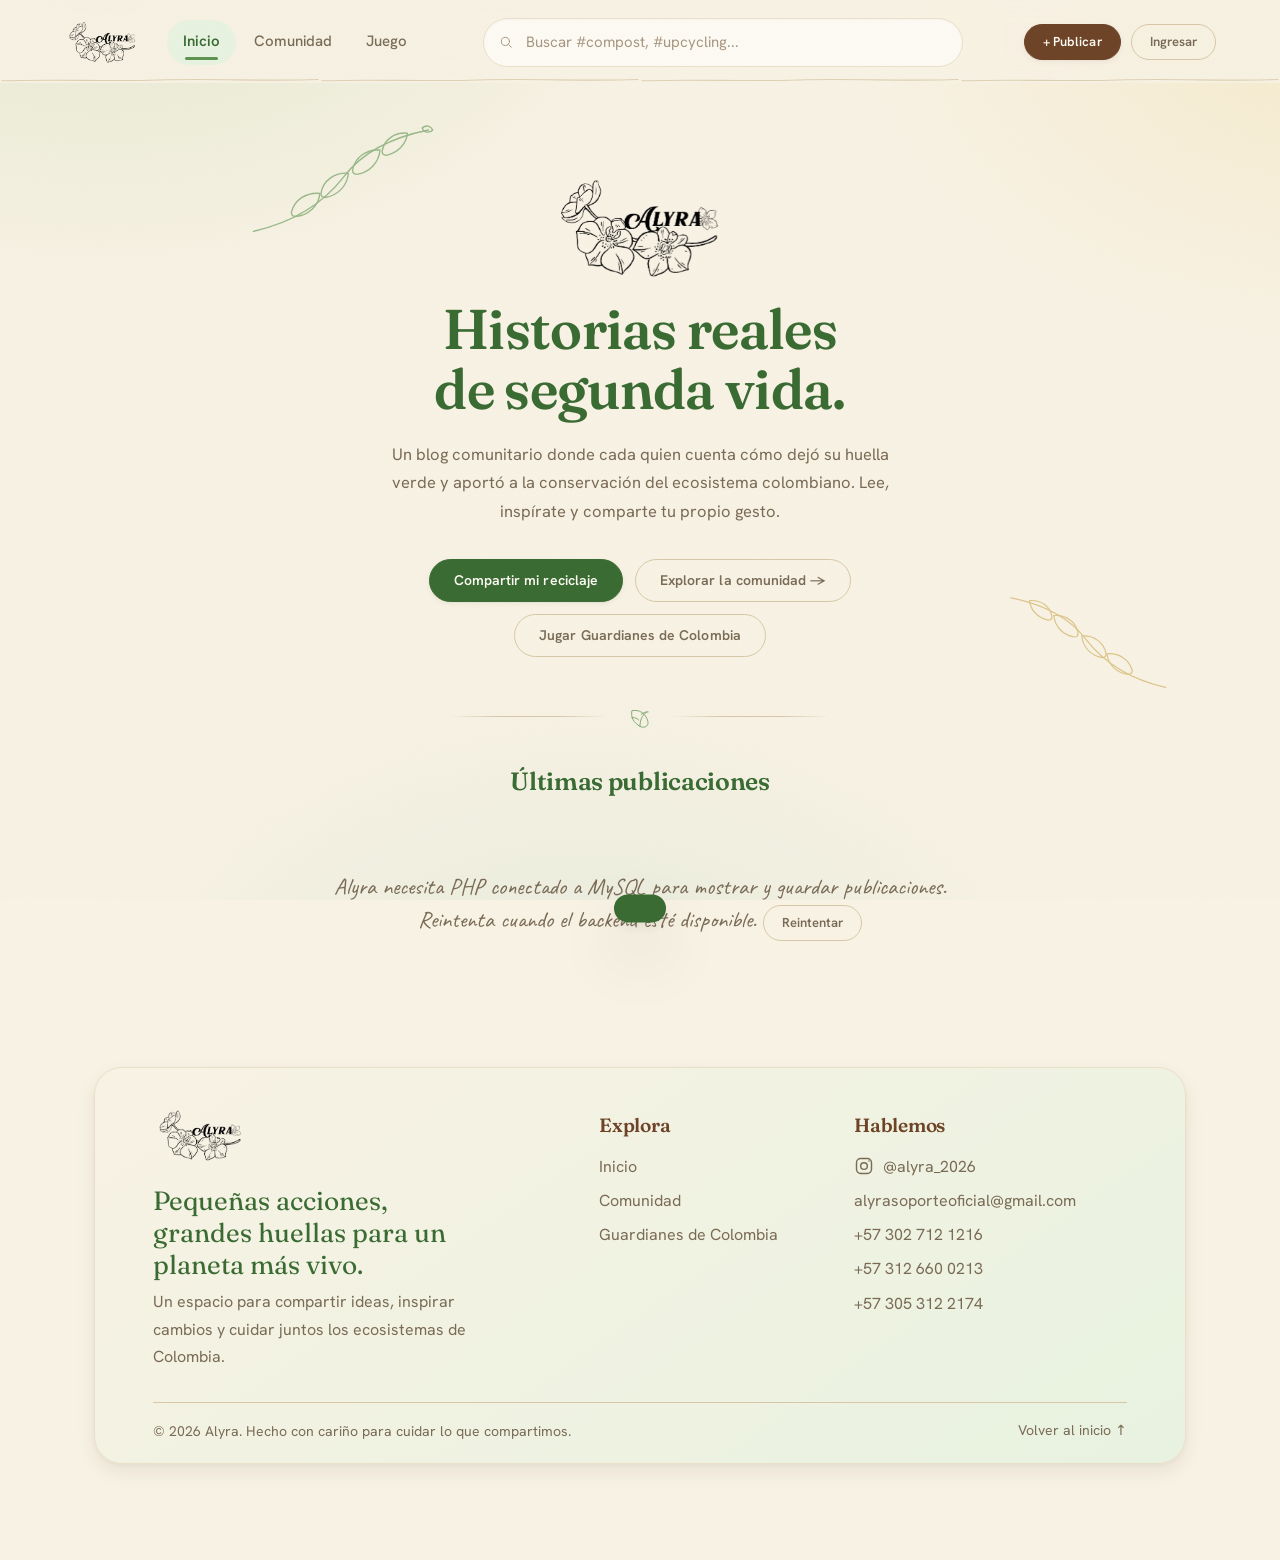
==== alyra_1.html @ 11d69b9b "Add support email to Alyra footer" ====
<!DOCTYPE html>
<html lang="es">

<head>
  <meta charset="UTF-8">
  <meta name="viewport" content="width=device-width, initial-scale=1.0">
  <title>Alyra · Recicla, comparte, inspira</title>
  <link rel="icon" type="image/png" id="alyra-favicon">
  <link rel="preconnect" href="https://fonts.googleapis.com">
  <link rel="preconnect" href="https://fonts.gstatic.com" crossorigin>
  <link
    href="https://fonts.googleapis.com/css2?family=Fraunces:ital,opsz,SOFT,WONK,wght@0,9..144,0..100,0..1,300..700;1,9..144,0..100,0..1,300..700&family=Hanken+Grotesk:wght@300..700&family=Caveat:wght@400..700&display=swap"
    rel="stylesheet">
  <link rel="stylesheet" href="herbario.css">
  <link rel="stylesheet" href="alyra.css">
</head>

<body class="grano">

  <!-- ============ AUTH SCREEN ============ -->
  <div id="auth-screen" class="hidden">
    <button class="auth-close" onclick="closeAuth()" aria-label="Cerrar"><svg viewBox="0 0 24 24" aria-hidden="true"><path d="M6 6 18 18M18 6 6 18"/></svg></button>
    <div class="auth-hero">
      <div class="blob blob-1"></div>
      <div class="blob blob-2"></div>
      <div class="blob blob-3"></div>
      <!-- Adorno botánico: ramita dibujada a trazo fino -->
      <svg class="deco deco-rama deco-rama-auth balancea" viewBox="0 0 180 120" aria-hidden="true" focusable="false">
        <g stroke-width="1.3" stroke-linecap="round" stroke-linejoin="round">
          <path d="M6 114C42 106 72 88 92 62 108 41 132 26 172 18" />
          <path d="M42 96c3-12 14-19 27-18-1 12-11 21-23 22-3 0-4-2-4-4Z" />
          <path d="M70 78c2-12 13-20 26-19-1 12-10 21-22 23-3 0-4-2-4-4Z" />
          <path d="M100 56c2-12 13-20 26-19-1 12-10 21-22 23-3 0-4-2-4-4Z" />
          <path d="M128 38c2-11 12-18 24-17-1 11-10 19-20 21-3 0-4-2-4-4Z" />
          <path d="M166 16c4-3 8-2 10 2-3 3-8 3-10-2Z" />
        </g>
      </svg>
      <svg class="rings-deco" viewBox="0 0 400 400">
        <circle cx="200" cy="200" r="180" stroke-width="1" />
        <circle cx="200" cy="200" r="140" stroke-width="1" />
        <circle cx="200" cy="200" r="100" stroke-width="1" />
        <circle cx="200" cy="200" r="60" stroke-width="1" />
      </svg>
      <div>
        <div class="logo-word"><img class="hero-logo js-logo-src" alt="Alyra"></div>
        <h1>Cada gesto<br>deja una huella.</h1>
        <p class="sub">Un lugar para contar cómo reciclaste, reutilizaste o le diste una segunda vida a algo — y ver el
          impacto crecer en comunidad.</p>
      </div>
    </div>

    <div class="auth-form-wrap">
      <div class="auth-card">
        <p class="auth-reason hidden" id="auth-reason"></p>
        <div class="auth-toggle">
          <button id="tab-login" class="active" onclick="switchAuthTab('login')">Ingresar</button>
          <button id="tab-signup" onclick="switchAuthTab('signup')">Registrarme</button>
        </div>

        <div id="login-panel">
          <h2>Bienvenido de nuevo</h2>
          <p class="hint">Ingresa para seguir compartiendo tu huella verde.</p>
          <div class="error-msg" id="login-error"></div>
          <div class="field"><label for="login-email">Correo</label><input id="login-email" type="email"
              placeholder="tu@correo.com"></div>
          <div class="field"><label for="login-pass">Contraseña</label><input id="login-pass" type="password"
              placeholder="••••••••"></div>
          <button class="btn btn-solid auth-submit" onclick="handleLogin()">Ingresar a Alyra</button>
          <div class="auth-switch-line"><span onclick="mostrarRecuperacion()">¿Olvidaste tu contraseña?</span></div>
          <div class="auth-switch-line">¿No tienes cuenta? <span onclick="switchAuthTab('signup')">Regístrate</span>
          </div>
        </div>

        <div id="recovery-panel" class="hidden">
          <h2>Recupera tu cuenta</h2>
          <p class="hint">Si encontramos una cuenta y el correo está configurado, enviaremos un enlace para cambiar la contraseña.</p>
          <div class="error-msg" id="recovery-error"></div>
          <div class="success-msg" id="recovery-success" role="status"></div>
          <div class="field"><label for="recovery-email">Correo de tu cuenta</label><input id="recovery-email" type="email" placeholder="tu@correo.com" autocomplete="email"></div>
          <button class="btn btn-solid auth-submit" id="recovery-submit" onclick="solicitarRecuperacion()">Enviar enlace</button>
          <div class="auth-switch-line"><span onclick="volverLogin()">Volver a ingresar</span></div>
        </div>

        <div id="reset-panel" class="hidden">
          <h2>Nueva contraseña</h2>
          <p class="hint">Elige una contraseña de al menos 6 caracteres.</p>
          <div class="error-msg" id="reset-error"></div>
          <div class="success-msg" id="reset-success" role="status"></div>
          <div class="field"><label for="reset-pass">Nueva contraseña</label><input id="reset-pass" type="password" minlength="6" autocomplete="new-password" placeholder="Mínimo 6 caracteres"></div>
          <button class="btn btn-solid auth-submit" id="reset-submit" onclick="restablecerPassword()">Guardar contraseña</button>
          <div class="auth-switch-line"><span onclick="volverLogin()">Volver a ingresar</span></div>
        </div>

        <div id="signup-panel" class="hidden">
          <h2>Únete a Alyra</h2>
          <p class="hint">Crea tu cuenta y empieza a dejar tu anillo de impacto.</p>
          <div class="error-msg" id="signup-error"></div>
          <div class="field"><label for="su-name">Nombre de usuaria/o</label><input id="su-name" type="text"
              placeholder="Ej. Ana Reyes"></div>
          <div class="field"><label for="su-email">Correo</label><input id="su-email" type="email"
              placeholder="tu@correo.com"></div>
          <div class="field"><label for="su-pass">Contraseña</label><input id="su-pass" type="password"
              placeholder="Mínimo 6 caracteres"></div>
          <button class="btn btn-clay auth-submit" onclick="handleSignup()">Crear mi cuenta</button>
          <div class="auth-switch-line">¿Ya tienes cuenta? <span onclick="switchAuthTab('login')">Ingresa</span></div>
        </div>
        <div class="auth-switch-line"><span onclick="closeAuth()">Seguir explorando sin cuenta</span></div>
      </div>
    </div>
  </div>

  <!-- ============ TOPBAR (ancho completo, pegajosa arriba) ============ -->
  <div id="app-screen">
  <header class="topbar">
    <div class="topbar-inner">
      <div class="brand" onclick="navigateTo('home')">
        <img class="brand-logo js-logo-src" alt="Alyra">
      </div>
      <nav class="main-nav">
        <button class="nav-link active" id="nav-home" onclick="navigateTo('home')">Inicio</button>
        <button class="nav-link" id="nav-community" onclick="navigateTo('community')">Comunidad</button>
        <button class="nav-link" id="nav-game" onclick="navigateTo('game')">Juego</button>
      </nav>
      <div class="search-wrap"><span class="icon"><svg width="14" height="14" viewBox="0 0 24 24" fill="none" stroke="currentColor" stroke-width="3"><circle cx="11" cy="11" r="7"/><line x1="21" y1="21" x2="16.65" y2="16.65"/></svg></span><input type="text"
          placeholder="Buscar #compost, #upcycling..." id="search-input"></div>
      <div class="topbar-actions">
        <button class="btn btn-clay btn-small" onclick="openCompose()">+ Publicar</button>
        <button class="btn btn-ghost btn-small" id="nav-login" onclick="openAuth(null, null, 'login')">Ingresar</button>
        <div class="avatar-menu-wrap hidden" id="account-wrap">
          <button class="avatar-btn" onclick="toggleAvatarMenu()" aria-label="Menú de cuenta">
            <div class="avatar" id="topbar-avatar"></div>
          </button>
          <div id="avatar-menu" class="avatar-menu hidden">
            <button onclick="navigateTo('profile'); closeAvatarMenu();">Ver perfil</button>
            <button onclick="navigateTo('settings'); closeAvatarMenu();">Configuración</button>
            <button class="danger" onclick="handleLogout()">Cerrar sesión</button>
          </div>
        </div>
      </div>
    </div>
  </header>

    <!-- ---- INICIO (portada estilo blog) ---- -->
    <div id="home-view">
      <div class="blog-hero reveal">
        <!-- Adornos botánicos: dos ramitas que se dibujan solas al entrar -->
        <svg class="deco deco-rama deco-rama-izq balancea" viewBox="0 0 180 120" aria-hidden="true" focusable="false">
          <g stroke-width="1.3" stroke-linecap="round" stroke-linejoin="round">
            <path d="M6 114C42 106 72 88 92 62 108 41 132 26 172 18" />
            <path d="M42 96c3-12 14-19 27-18-1 12-11 21-23 22-3 0-4-2-4-4Z" />
            <path d="M70 78c2-12 13-20 26-19-1 12-10 21-22 23-3 0-4-2-4-4Z" />
            <path d="M100 56c2-12 13-20 26-19-1 12-10 21-22 23-3 0-4-2-4-4Z" />
            <path d="M128 38c2-11 12-18 24-17-1 11-10 19-20 21-3 0-4-2-4-4Z" />
            <path d="M166 16c4-3 8-2 10 2-3 3-8 3-10-2Z" />
          </g>
        </svg>
        <svg class="deco deco-rama deco-rama-der balancea" viewBox="0 0 180 120" aria-hidden="true" focusable="false">
          <g stroke-width="1.3" stroke-linecap="round" stroke-linejoin="round">
            <path d="M6 114C42 106 72 88 92 62 108 41 132 26 172 18" />
            <path d="M42 96c3-12 14-19 27-18-1 12-11 21-23 22-3 0-4-2-4-4Z" />
            <path d="M70 78c2-12 13-20 26-19-1 12-10 21-22 23-3 0-4-2-4-4Z" />
            <path d="M100 56c2-12 13-20 26-19-1 12-10 21-22 23-3 0-4-2-4-4Z" />
            <path d="M128 38c2-11 12-18 24-17-1 11-10 19-20 21-3 0-4-2-4-4Z" />
          </g>
        </svg>
        <img class="blog-hero-logo js-logo-src" alt="Alyra">
        <h1>Historias reales<br>de segunda vida.</h1>
        <p class="blog-hero-sub">Un blog comunitario donde cada quien cuenta cómo dejó su huella verde y aportó a la conservación del ecosistema colombiano. Lee, inspírate y comparte tu propio gesto.</p>
        <div class="blog-hero-actions">
          <button class="btn btn-solid" onclick="openCompose()">Compartir mi reciclaje</button>
          <button class="btn btn-ghost" onclick="navigateTo('community')">Explorar la comunidad →</button>
          <button class="btn btn-ghost" onclick="navigateTo('game')">Jugar Guardianes de Colombia</button>
        </div>
      </div>

      <!-- Separador de sección: dos reglas finas y una hoja dibujada -->
      <div class="separador-botanico reveal" aria-hidden="true">
        <span class="linea-fina"></span>
        <svg class="deco deco-hoja flota" viewBox="0 0 48 36" focusable="false">
          <g stroke-width="1.3" stroke-linecap="round" stroke-linejoin="round">
            <path d="M24 34c-10-5-15-14-13-25 12-2 21 4 25 15 2 6 0 10-4 11-3 1-6 1-8-1Z" />
            <path d="M24 34c0-10 3-17 11-23" />
            <path d="M22 24c-3-3-7-4-11-4" />
            <path d="M26 15c3-3 7-4 11-4" />
          </g>
        </svg>
        <span class="linea-fina"></span>
      </div>

      <div class="blog-latest reveal">
        <h2>Últimas publicaciones</h2>
        <div id="blog-latest-list"></div>
      </div>
    </div>

    <!-- ---- COMUNIDAD (la red social, ahora una sección) ---- -->
    <div id="community-view" class="hidden">

      <div class="controls-row">
        <div class="view-toggle">
          <button id="tab-feed" class="active" onclick="switchView('feed')">Diario</button>
          <button id="tab-grid" onclick="switchView('grid')">Galería</button>
        </div>
        <div style="font-size:12.5px;color:var(--corteza-soft);">Ordenado por: <b
            style="color:var(--musgo-900)">Recientes</b> · <b id="hero-member-count"
            style="color:var(--musgo-900)">0</b> guardianes en Alyra</div>
      </div>

      <div class="layout">
        <div>
          <div id="feed-view"></div>
          <div id="grid-view" class="hidden"></div>
        </div>

        <div class="sidebar">
          <div class="side-card profile-card" id="profile-card"></div>

          <div class="side-card">
            <h3>Temas para explorar</h3>
            <div class="topic-pill-list" id="topic-pill-list"></div>
          </div>

          <div class="side-card">
            <h3>Cuentas que inspiran</h3>
            <div id="suggested-list"></div>
          </div>
        </div>
      </div>
    </div>

    <!-- ---- PROFILE (estilo blog de Tumblr) ---- -->
    <div id="profile-view" class="hidden">
      <button class="btn btn-ghost btn-small back-btn" onclick="navigateTo('home')">← Volver al inicio</button>
      <div class="profile-cover" id="profile-cover">
        <div class="profile-cover-avatar" id="profile-cover-avatar"></div>
      </div>
      <div class="profile-info-block">
        <h2 id="profile-name-big"></h2>
        <div class="hint" id="profile-handle-big"></div>
        <p class="profile-bio" id="profile-bio-big"></p>
        <div class="profile-stats-row escalona" id="profile-stats-row"></div>
        <button class="btn btn-solid btn-small" onclick="navigateTo('settings')">Editar perfil</button>
      </div>
      <div class="profile-tabs">
        <button id="ptab-posts" class="active" onclick="switchProfileTab('posts')">Publicaciones</button>
        <button id="ptab-liked" onclick="switchProfileTab('liked')">Con impacto dado</button>
      </div>
      <div id="profile-grid" class="profile-grid"></div>
    </div>
    

    <!-- ---- JUEGO: Guardianes de Colombia (carpeta /juego, PHP + MySQL) ---- -->
    <div id="game-view" class="hidden">
      <div class="game-intro reveal">
        <p class="game-kicker">
          <svg class="deco deco-brote" viewBox="0 0 34 44" aria-hidden="true" focusable="false">
            <g stroke-width="1.6" stroke-linecap="round" stroke-linejoin="round">
              <path d="M17 42V18" />
              <path d="M17 24c-7 1-12-3-13-11 8-2 14 2 16 9" />
              <path d="M17 18c1-8 7-13 15-13 0 8-6 14-14 15" />
            </g>
          </svg>
          Diario de campo interactivo
        </p>
        <h2>Guardianes de Colombia</h2>
        <p>Recorre las regiones del país, abre el diario de cada especie y juega su minijuego para subir la salud del
          ecosistema. Todo empieza en 0 y tu avance queda guardado en tu cuenta de guardián.</p>

        <div class="game-stats" id="game-stats">
          <div class="game-stat"><span class="n">6</span><span class="l">Regiones</span></div>
          <div class="game-stat"><span class="n">19</span><span class="l">Especies</span></div>
          <div class="game-stat"><span class="n">8</span><span class="l">Minijuegos</span></div>
        </div>

        <div class="game-region-strip" id="game-region-strip">
          <span class="region-chip"><svg class="chip-ic" viewBox="0 0 24 24" aria-hidden="true" focusable="false"><path d="M2 19 9 8l4.3 6.3L16.6 10 22 19Z"/></svg>Andina</span>
          <span class="region-chip"><svg class="chip-ic" viewBox="0 0 24 24" aria-hidden="true" focusable="false"><path d="M1.5 9.5c2.3-2.6 4.5-2.6 6.8 0s4.5 2.6 6.8 0 4.5-2.6 6.8 0"/><path d="M1.5 14c2.3-2.6 4.5-2.6 6.8 0s4.5 2.6 6.8 0 4.5-2.6 6.8 0"/><path d="M1.5 18.5c2.3-2.6 4.5-2.6 6.8 0s4.5 2.6 6.8 0 4.5-2.6 6.8 0"/></svg>Caribe</span>
          <span class="region-chip"><svg class="chip-ic" viewBox="0 0 24 24" aria-hidden="true" focusable="false"><path d="M6.5 13.5c-2.2 0-3.5-1.6-3.5-3.4S4.4 6.8 6.4 6.8c.5-2.4 2.5-3.9 4.9-3.9 2.6 0 4.6 1.8 5 4.3 1.9.2 3.2 1.6 3.2 3.3 0 1.8-1.5 3-3.4 3Z"/><path d="M8.5 16.5 7.5 20"/><path d="M12.5 16.5 11.5 20"/><path d="M16.5 16.5 15.5 20"/></svg>Pacífica</span>
          <span class="region-chip"><svg class="chip-ic" viewBox="0 0 24 24" aria-hidden="true" focusable="false"><path d="M12 21v-5"/><path d="M12 16c-3.7 0-6.6-3-6.6-6.7S8.3 3 12 3s6.6 2.6 6.6 6.3S15.7 16 12 16Z"/></svg>Amazonía</span>
          <span class="region-chip"><svg class="chip-ic" viewBox="0 0 24 24" aria-hidden="true" focusable="false"><path d="M12 21V6"/><path d="M12 14c-3 0-4.8-1.9-5-4.9 3 .2 4.8 2 5 4.9Z"/><path d="M12 14c3 0 4.8-1.9 5-4.9-3 .2-4.8 2-5 4.9Z"/><path d="M12 8.5c0-2.6 1.3-4.3 3.6-5 .1 2.7-1.3 4.4-3.6 5Z"/></svg>Orinoquía</span>
          <span class="region-chip"><svg class="chip-ic" viewBox="0 0 24 24" aria-hidden="true" focusable="false"><path d="M2.5 20.5c3.5-2.2 15.5-2.2 19 0"/><path d="M12 20V11"/><path d="M12 11C9.6 8 6.6 7.6 4.2 9.6 5.8 6.2 9.7 6.6 12 11Z"/><path d="M12 11c2.4-3 5.4-3.4 7.8-1.4C18.2 6.2 14.3 6.6 12 11Z"/></svg>Insular</span>
        </div>

        <p class="hint">Puedes jugar sin cuenta; para guardar tu avance en MySQL, inicia sesión o crea tu cuenta de guardián. El juego se conecta al backend de Alyra cuando el servicio está disponible.</p>
        <a class="game-newtab" href="/api/index.php?handler=juego/index.php" target="_blank" rel="noopener">↗ Abrir en una pestaña aparte</a>
      </div>
      <div class="game-status hidden" id="game-status"></div>
      <div class="game-frame reveal">
        <div class="game-frame-tab">
          <svg class="deco deco-brote" viewBox="0 0 34 44" aria-hidden="true" focusable="false">
            <g stroke-width="1.6" stroke-linecap="round" stroke-linejoin="round">
              <path d="M17 42V18" />
              <path d="M17 24c-7 1-12-3-13-11 8-2 14 2 16 9" />
              <path d="M17 18c1-8 7-13 15-13 0 8-6 14-14 15" />
            </g>
          </svg>
          <span>Cuaderno de campo · Guardianes de Colombia</span>
        </div>
        <iframe id="game-frame" title="Guardianes de Colombia" data-src="/api/index.php?handler=juego/index.php&amp;embed=1"></iframe>
      </div>
    </div>

    <!-- ---- SETTINGS ---- -->
    <div id="settings-view" class="hidden">
      <button class="btn btn-ghost btn-small back-btn" onclick="navigateTo('profile')">← Volver al perfil</button>
      <h2 style="margin:0 0 20px;">Configuración</h2>
      <div class="settings-grid">
        <div class="side-card">
          <h3>Perfil</h3>
          <div class="field"><label for="set-name">Nombre</label><input id="set-name"></div>
          <div class="field"><label for="set-handle">Usuario</label><input id="set-handle"></div>
          <div class="field"><label for="set-bio">Biografía</label><textarea id="set-bio" rows="3"
              placeholder="Cuenta qué te trajo a Alyra..."></textarea></div>
          <button class="btn btn-solid btn-small" onclick="saveProfileSettings()">Guardar cambios</button>
        </div>

        <div class="side-card">
          <h3>Apariencia de tu blog</h3>
          <p class="hint" style="display:block;margin-bottom:12px;">Elige el color que identifica tu portada y avatar.
          </p>
          <div class="accent-swatches" id="accent-swatches"></div>
        </div>

        <div class="side-card">
          <h3>Cuenta</h3>
          <div class="field"><label for="set-email">Correo</label><input id="set-email" disabled></div>
          <div class="field"><label for="set-pass-actual">Contraseña actual</label><input type="password"
              id="set-pass-actual" autocomplete="current-password" placeholder="••••••••"></div>
          <div class="field"><label for="set-pass">Nueva contraseña</label><input type="password" id="set-pass"
              autocomplete="new-password" placeholder="Mínimo 6 caracteres"></div>
          <button class="btn btn-ghost btn-small" onclick="saveAccountSettings()">Actualizar contraseña</button>
        </div>

        <div class="side-card">
          <h3>Notificaciones</h3>
          <div class="toggle-row"><span>Nuevas reacciones a mis publicaciones</span><label class="switch"><input
                type="checkbox" checked><span class="slider"></span></label></div>
          <div class="toggle-row"><span>Nuevos seguidores</span><label class="switch"><input type="checkbox"
                checked><span class="slider"></span></label></div>
          <div class="toggle-row"><span>Resumen semanal de impacto</span><label class="switch"><input
                type="checkbox"><span class="slider"></span></label></div>
        </div>

        <div class="side-card">
          <h3>Privacidad</h3>
          <div class="toggle-row"><span>Perfil privado (no apareces en las sugerencias de la comunidad; tus publicaciones siguen siendo públicas)</span><label
              class="switch"><input type="checkbox" id="set-private"><span class="slider"></span></label></div>
        </div>

        <div class="side-card" style="border-color:var(--terracota-500);">
          <h3 style="color:var(--terracota-700);">Zona de riesgo</h3>
          <p class="hint" style="display:block;margin-bottom:12px;">Esta acción no se puede deshacer.</p>
          <button class="btn btn-small" style="border-color:var(--terracota-700); color:var(--terracota-700);"
            onclick="deleteAccount()">Eliminar cuenta</button>
        </div>
      </div>
    </div>

    <footer class="site-footer">
      <div class="footer-main">
        <section class="footer-brand" aria-label="Acerca de Alyra">
          <a class="footer-brand-link" href="#inicio" onclick="navigateTo('home'); return false;" aria-label="Alyra, ir al inicio">
            <img class="footer-logo js-logo-src" alt="">
          </a>
          <p class="footer-tagline">Pequeñas acciones, grandes huellas para un planeta más vivo.</p>
          <p class="footer-description">Un espacio para compartir ideas, inspirar cambios y cuidar juntos los ecosistemas de Colombia.</p>
        </section>

        <nav class="footer-links" aria-label="Explora Alyra">
          <h2>Explora</h2>
          <button type="button" onclick="navigateTo('home')">Inicio</button>
          <button type="button" onclick="navigateTo('community')">Comunidad</button>
          <button type="button" onclick="navigateTo('game')">Guardianes de Colombia</button>
        </nav>

        <section class="footer-contact" aria-label="Contacto">
          <h2>Hablemos</h2>
          <a class="footer-social" href="https://www.instagram.com/alyra_2026/" target="_blank" rel="noopener noreferrer" aria-label="Visita Alyra en Instagram (se abre en una nueva pestaña)">
            <svg viewBox="0 0 24 24" aria-hidden="true" focusable="false"><rect x="3" y="3" width="18" height="18" rx="5"/><circle cx="12" cy="12" r="4"/><circle class="instagram-dot" cx="18" cy="6" r="1"/></svg>
            <span>@alyra_2026</span>
          </a>
          <a href="mailto:alyrasoporteoficial@gmail.com">alyrasoporteoficial@gmail.com</a>
          <a href="tel:+573027121216">+57 302 712 1216</a>
          <a href="tel:+573126600213">+57 312 660 0213</a>
          <a href="tel:+573053122174">+57 305 312 2174</a>
        </section>
      </div>

      <div class="footer-bottom">
        <span>© 2026 Alyra. Hecho con cariño para cuidar lo que compartimos.</span>
        <a href="#inicio" onclick="navigateTo('home'); return false;">Volver al inicio ↑</a>
      </div>
    </footer>
  </div>

  <!-- compose modal -->
  <div id="compose-modal" class="modal-overlay hidden">
    <div class="modal-box">
      <div class="modal-head">
        <h2>Comparte tu reciclaje</h2>
        <button class="close-x" onclick="closeCompose()" aria-label="Cerrar"><svg viewBox="0 0 24 24" aria-hidden="true"><path d="M6 6 18 18M18 6 6 18"/></svg></button>
      </div>

      <div class="compose-tabs escalona">
        <button class="ctab active" id="ctab-emoji" onclick="switchComposeTab('emoji')">Emoji temático</button>
        <button class="ctab" id="ctab-upload" onclick="switchComposeTab('upload')">Foto o video</button>
      </div>

      <div id="emoji-panel" class="media-picker"></div>

      <div id="upload-panel" class="hidden">
        <label class="upload-drop" for="file-input">
          <span id="upload-placeholder"><svg width="20" height="20" viewBox="0 0 24 24" aria-hidden="true" focusable="false"><rect x="3" y="5" width="18" height="14" rx="3"/><circle cx="8.5" cy="10" r="1.6"/><path d="m4 17 4.8-4.5a2 2 0 0 1 2.7 0L15 16"/><path d="m13.5 14.5 2-1.8a2 2 0 0 1 2.7 0L21 15.5"/></svg>Toca para elegir una foto o video de tu dispositivo</span>
          <div id="upload-preview" class="hidden"></div>
        </label>
        <input type="file" id="file-input" accept="image/*,video/*" class="hidden" onchange="handleFileSelect(event)">
      </div>

      <div class="field">
        <label for="compose-text">Cuenta qué hiciste</label>
        <textarea id="compose-text" rows="4" maxlength="2000"
          placeholder="Ej: le di una segunda vida a estas botellas convirtiéndolas en macetas para mi balcón..."></textarea>
      </div>
      <div class="field">
        <label for="compose-tags">Etiquetas (separadas por coma)</label>
        <input id="compose-tags" type="text" placeholder="upcycling, plastico, jardin">
      </div>
      <button class="btn btn-clay auth-submit" onclick="submitPost()">Publicar</button>
    </div>
  </div>

  <div id="toast"></div>


  <script>/* ============================================================
ESTADO DE LA APLICACIÓN
------------------------------------------------------------
La interfaz mantiene estado temporal en JavaScript, pero las cuentas,
publicaciones, comentarios y reacciones persistentes vienen de la API PHP
conectada a MySQL. Sin ese backend, Alyra muestra un error y no guarda localmente.
============================================================ */
    var RAMPS = ["musgo", "terracota", "mostaza", "agua", "rosa", "cielo"];
    /* ============================================================
    CONECTAR CON BASE DE DATOS: TABLA `usuarios`
    ------------------------------------------------------------
    Columnas sugeridas:
    id INT PK, nombre VARCHAR, correo VARCHAR UNIQUE,
    contrasena_hash VARCHAR, usuario VARCHAR UNIQUE (el @handle),
    bio TEXT, color_acento VARCHAR(10), es_privado TINYINT(1),
    creado_en DATETIME
    Reemplaza este arreglo `users` por peticiones fetch() a:
    GET  /api/usuarios.php?correo=...   (verificar existencia)
    POST /api/registro.php              (INSERT con password_hash())
    POST /api/login.php                 (SELECT + password_verify())
    ============================================================ */
    var users = [];
    var currentUser = null;
    var currentView = "feed";
    var currentRoute = "home";
    var currentProfileTab = "posts";
    /* ============================================================
    CONECTAR CON BASE DE DATOS: contador de miembros en tiempo real
    ------------------------------------------------------------
    Hoy `memberCount` solo sube cuando alguien se registra en ESTE
    navegador. Para que sea real entre todas las personas conectadas:
    1) Al registrar, el backend hace: INSERT INTO usuarios (...)
    2) Un endpoint GET /api/miembros_total.php ejecuta:
    SELECT COUNT(*) AS total FROM usuarios;
    3) Aquí se reemplaza este número fijo por polling periódico
    (setInterval cada 15-30s pidiendo ese endpoint) o por una
    conexión en tiempo real (WebSocket / Server-Sent Events)
    que emita el nuevo total cada vez que alguien se registra.
    ============================================================ */
    var memberCount = 0;
    function renderMemberCount() {
      var el = document.getElementById("hero-member-count");
      if (el) el.textContent = memberCount;
    }
    function rampFor(str) {
      var s = 0; for (var i = 0; i < str.length; i++) { s += str.charCodeAt(i); }
      return RAMPS[s % RAMPS.length];
    }
    function initials(name) {
      var partes = String(name || "").trim().split(/\s+/);
      var primera = partes[0] ? partes[0][0] : "?";
      var segunda = partes[1] ? partes[1][0] : "";
      return (primera + segunda).toUpperCase();
    }
    function colorFor(seedOrUser) {
      if (typeof seedOrUser === "object" && seedOrUser.accent) {
        return "var(--" + seedOrUser.accent + "-500)";
      }
      return "var(--" + rampFor(String(seedOrUser)) + "-500)";
    }
    var mediaEmojis = ["🪴", "♻️", "🍃", "🧵", "🥫", "🌿", "📦", "🍶", "🪵", "🌍"];
    /* ============================================================
    CONECTAR CON BASE DE DATOS: TABLA `publicaciones`
    ------------------------------------------------------------
    Columnas sugeridas:
    id INT PK, usuario_id INT FK -> usuarios.id, texto TEXT,
    tipo_media ENUM('ninguno','emoji','imagen','video'),
    valor_media VARCHAR (emoji o URL del archivo subido),
    impacto INT DEFAULT 0, comentarios INT DEFAULT 0,
    reblogs INT DEFAULT 0, creado_en DATETIME
    Etiquetas en tabla aparte `publicaciones_etiquetas`
    (publicacion_id, etiqueta) para poder buscarlas por #tag.
    Reemplaza el arreglo `posts` por:
    GET /api/publicaciones.php -> SELECT ... ORDER BY creado_en DESC
    ============================================================ */
    var posts = [];
    var suggested = [];
    var comentariosCache = Object.create(null);
    var comentariosCargando = Object.create(null);
    /* ============================================================
    BACKEND OBLIGATORIO (PHP + MySQL)
    ------------------------------------------------------------
    Alyra necesita el backend PHP + MySQL para cargar y guardar datos. Si no
    está disponible, se informa el error y no se simula una escritura local.
    ============================================================ */
    var MODO_API = true;
    var backendError = "";
    var CLAVE_POSTS = "alyra_posts_local";   // copia local del diario (modo estático)
    var archivoPendiente = null;              // archivo elegido en el compose, aún sin subir
    var filtroBusqueda = "";                  // texto del buscador del topbar

    /* Escapa texto antes de meterlo en el HTML: con backend real las
       publicaciones vienen de otras personas, y un texto con <script> debe
       mostrarse como texto, nunca ejecutarse. */
    function esc(valor) {
      return String(valor == null ? "" : valor)
        .replace(/&/g, "&amp;")
        .replace(/</g, "&lt;")
        .replace(/>/g, "&gt;")
        .replace(/"/g, "&quot;")
        .replace(/'/g, "&#39;");
    }

    /* apiFetch: trae JSON y lo devuelve listo. Si el servidor contesta con
       algo que no es JSON (hosting estático) o con un error HTTP, lanza una
       excepción cuyo .message ya sirve para mostrar en pantalla. */
    function apiFetch(ruta, opciones) {
      return fetch(ruta, Object.assign({ credentials: "same-origin" }, opciones || {}))
        .then(function (r) {
          return r.text().then(function (txt) {
            var data = null;
            try { data = txt ? JSON.parse(txt) : null; } catch (e) { data = null; }
            if (!data) {
              var err = new Error("El servidor no respondió con datos (¿está instalado el backend PHP?).");
              err.sinBackend = true;
              throw err;
            }
            if (!r.ok) {
              var fallo = new Error(data.error || data.mensaje || "No se pudo completar la operación.");
              fallo.datos = data;
              throw fallo;
            }
            return data;
          });
        });
    }
    function apiPost(ruta, cuerpo) {
      return apiFetch(ruta, {
        method: "POST",
        headers: { "Content-Type": "application/json" },
        body: JSON.stringify(cuerpo || {})
      });
    }

    /* ---- Diario local (solo modo estático): no se pierde al recargar ---- */
    function cargarPublicacionesLocal() {
      try {
        var crudo = JSON.parse(localStorage.getItem(CLAVE_POSTS) || "[]");
        posts = (crudo || []).filter(function (p) {
          // Las fotos subidas usan un blob: que vive solo en la pestaña que lo creó.
          return !(p.mediaSrc && String(p.mediaSrc).indexOf("blob:") === 0);
        });
      } catch (e) { posts = []; }
    }
    function guardarPublicacionesLocal() {
      if (MODO_API) return;
      try {
        var conservables = posts.filter(function (p) {
          return !(p.mediaSrc && String(p.mediaSrc).indexOf("blob:") === 0);
        });
        localStorage.setItem(CLAVE_POSTS, JSON.stringify(conservables));
      } catch (e) { /* sin localStorage el diario vive en memoria */ }
    }
    /* ---------------- auth ---------------- */
    function switchAuthTab(tab) {
      document.getElementById("tab-login").classList.toggle("active", tab === "login");
      document.getElementById("tab-signup").classList.toggle("active", tab === "signup");
      document.getElementById("login-panel").classList.toggle("hidden", tab !== "login");
      document.getElementById("signup-panel").classList.toggle("hidden", tab !== "signup");
      document.getElementById("recovery-panel").classList.add("hidden");
      document.getElementById("reset-panel").classList.add("hidden");
      document.getElementById("login-error").style.display = "none";
      document.getElementById("signup-error").style.display = "none";
    }
    function showError(id, msg) {
      var el = document.getElementById(id);
      el.textContent = msg;
      el.style.display = "block";
    }
    function mostrarRecuperacion() {
      document.getElementById("login-panel").classList.add("hidden");
      document.getElementById("signup-panel").classList.add("hidden");
      document.getElementById("recovery-panel").classList.remove("hidden");
      document.getElementById("reset-panel").classList.add("hidden");
      document.getElementById("tab-login").classList.add("active");
      document.getElementById("tab-signup").classList.remove("active");
      var email = document.getElementById("login-email").value.trim();
      if (email) document.getElementById("recovery-email").value = email;
    }
    function volverLogin() {
      switchAuthTab("login");
      document.getElementById("recovery-success").style.display = "none";
      document.getElementById("reset-success").style.display = "none";
      var url = new URL(window.location.href);
      url.searchParams.delete("restablecer");
      window.history.replaceState({}, "", url.pathname + url.search + url.hash);
    }
    function solicitarRecuperacion() {
      var correo = document.getElementById("recovery-email").value.trim().toLowerCase();
      if (!correo) { showError("recovery-error", "Escribe el correo de tu cuenta."); return; }
      var boton = document.getElementById("recovery-submit");
      boton.disabled = true;
      apiPost("api/solicitar_recuperacion.php", { correo: correo })
        .then(function (d) {
          var aviso = document.getElementById("recovery-success");
          aviso.textContent = d.mensaje || "Si el correo corresponde a una cuenta, enviaremos un enlace.";
          aviso.style.display = "block";
          document.getElementById("recovery-error").style.display = "none";
        })
        .catch(function (e) { showError("recovery-error", e.message); })
        .then(function () { boton.disabled = false; });
    }
    function restablecerPassword() {
      var token = new URL(window.location.href).searchParams.get("restablecer") || "";
      var pass = document.getElementById("reset-pass").value;
      if (pass.length < 6) { showError("reset-error", "La contraseña debe tener al menos 6 caracteres."); return; }
      var boton = document.getElementById("reset-submit");
      boton.disabled = true;
      apiPost("api/restablecer_password.php", { token: token, contrasena: pass })
        .then(function (d) {
          document.getElementById("reset-success").textContent = d.mensaje || "Contraseña actualizada.";
          document.getElementById("reset-success").style.display = "block";
          document.getElementById("reset-error").style.display = "none";
          document.getElementById("reset-pass").value = "";
        })
        .catch(function (e) { showError("reset-error", e.message); })
        .then(function () { boton.disabled = false; });
    }
    /* Inicio de sesión.
       · Con backend: POST api/login.php — la base de datos valida con
         password_verify() y el servidor devuelve la cookie de sesión.
       · Sin backend: se compara contra el arreglo local (demostración). */
    function handleLogin() {
      var email = document.getElementById("login-email").value.trim().toLowerCase();
      var pass = document.getElementById("login-pass").value;
      if (!email || !pass) { showError("login-error", "Ingresa tu correo y contraseña."); return; }

      if (!MODO_API) {
        var found = users.find(function (u) { return u.email.toLowerCase() === email && u.pass === pass; });
        if (!found) { showError("login-error", "Correo o contraseña incorrectos."); return; }
        currentUser = found;
        enterApp();
        return;
      }

      apiPost("api/login.php", { correo: email, contrasena: pass })
        .then(function (d) {
          currentUser = d.usuario;
          enterApp();
          showToast(d.mensaje || "¡Bienvenida de nuevo!");
        })
        .catch(function (e) { showError("login-error", e.message); });
    }
    /* Registro de cuenta.
       · Con backend: POST api/registro.php crea la fila en `usuarios` con
         password_hash() y abre la sesión (la misma sirve para el juego).
       · Sin backend: cuenta solo en este navegador. */
    function handleSignup() {
      var name = document.getElementById("su-name").value.trim();
      var email = document.getElementById("su-email").value.trim().toLowerCase();
      var pass = document.getElementById("su-pass").value;
      if (!name || !email || !pass) { showError("signup-error", "Completa todos los campos."); return; }
      if (pass.length < 6) { showError("signup-error", "La contraseña debe tener al menos 6 caracteres."); return; }

      if (!MODO_API) {
        if (users.some(function (u) { return u.email.toLowerCase() === email; })) {
          showError("signup-error", "Ya existe una cuenta con ese correo."); return;
        }
        var handle = "@" + name.trim().split(" ")[0].toLowerCase().replace(/[^a-z0-9_.-]/g, "");
        var newUser = { id: "u" + Date.now(), name: name, email: email, pass: pass, handle: handle, bio: "", accent: RAMPS[users.length % RAMPS.length], isPrivate: false };
        users.push(newUser);
        memberCount++;
        renderMemberCount();
        currentUser = newUser;
        enterApp();
        showToast("Cuenta creada. Bienvenida a Alyra 🌱");
        return;
      }

      apiPost("api/registro.php", { nombre: name, correo: email, contrasena: pass })
        .then(function (d) {
          currentUser = d.usuario;
          enterApp();
          var esRegistroNuevo = (d.mensaje || "").indexOf("¡Cuenta creada!") === 0;
          showToast(esRegistroNuevo ? (d.correoBienvenidaEnviado ? "Cuenta creada. Revisa tu correo 🌱" : "Cuenta creada. El correo de bienvenida está pendiente de configuración.") : (d.mensaje || "¡Bienvenida a Alyra!"));
        })
        .catch(function (e) { showError("signup-error", e.message); });
    }
    var pendingAction = null;
    /* Acceso opcional: se abre solo cuando la persona lo pide o cuando una acción lo necesita. */
    function openAuth(reason, action, tab) {
      pendingAction = action || null;
      var r = document.getElementById("auth-reason");
      r.textContent = reason || "";
      r.classList.toggle("hidden", !reason);
      switchAuthTab(tab || "signup");
      document.getElementById("auth-screen").classList.remove("hidden");
      document.body.style.overflow = "hidden";
    }
    function closeAuth() {
      pendingAction = null;
      document.getElementById("auth-screen").classList.add("hidden");
      document.body.style.overflow = "";
    }
    function requireAuth(reason, action) {
      if (currentUser) return true;
      openAuth(reason, action, "signup");
      return false;
    }
    function followUser(name) {
      if (!requireAuth("Crea una cuenta para seguir a " + name + " y ver sus publicaciones.", function () { followUser(name); })) return;
      showToast("Ahora sigues a " + name);
    }
    function handleLogout() {
      if (MODO_API) {
        // Primero se cierra la sesión en el servidor; cuando responde, el feed
        // se recarga ya sin las reacciones de esa cuenta.
        apiPost("api/logout.php", {}).then(function () { cargarPublicaciones(); }).catch(function () { });
      }
      currentUser = null;
      closeAvatarMenu();
      refreshSession();
      navigateTo("home");
      showToast("Sesión cerrada");
    }
    function refreshSession() {
      var guest = !currentUser;
      document.getElementById("nav-login").classList.toggle("hidden", !guest);
      document.getElementById("account-wrap").classList.toggle("hidden", guest);
      if (!guest) renderTopbarAvatar();
      renderProfileCard();
      renderSuggested();
      renderTopics();
      renderFeed();
      renderGrid();
      renderBlogPreview();
    }
    function enterApp() {
      var next = pendingAction;
      closeAuth();
      refreshSession();
      // Al cambiar quién está conectado cambian las reacciones visibles:
      // se vuelve a pedir el feed al servidor.
      if (MODO_API) cargarPublicaciones();
      if (next) next();
    }
    /* ---------------- navegación entre vistas ---------------- */
    function navigateTo(route) {
      if ((route === "profile" || route === "settings") && !currentUser) {
        openAuth("Ingresa para ver tu perfil.", function () { navigateTo(route); }, "login");
        return;
      }
      currentRoute = route;
      document.getElementById("home-view").classList.toggle("hidden", route !== "home");
      document.getElementById("community-view").classList.toggle("hidden", route !== "community");
      document.getElementById("profile-view").classList.toggle("hidden", route !== "profile");
      document.getElementById("settings-view").classList.toggle("hidden", route !== "settings");
      document.getElementById("game-view").classList.toggle("hidden", route !== "game");
      document.getElementById("nav-game").classList.toggle("active", route === "game");
      if (route === "game") loadGame();
      document.getElementById("nav-home").classList.toggle("active", route === "home");
      document.getElementById("nav-community").classList.toggle("active", route === "community");
      if (route === "home") renderBlogPreview();
      if (route === "profile") renderProfileView();
      if (route === "settings") renderSettingsView();
      window.scrollTo({ top: 0, behavior: "instant" });
    }
    /* ---------------- juego: carga y diagnóstico ---------------- */
    function gameMsg(html) {
      var st = document.getElementById("game-status");
      st.innerHTML = html;
      st.classList.toggle("hidden", !html);
    }
    /* El juego dentro de Alyra también requiere PHP + MySQL. La página
       estática se conserva como archivo del prototipo, pero no se carga como
       sustituto porque su progreso no se guarda en la base del proyecto. */
    var gameFallbackUsed = false;

    /* Mantiene el punto de entrada anterior y muestra el requisito de backend. */
    function usarVersionEstatica(gf) {
      gameFallbackUsed = true;
      gameMsg("<b>El juego requiere el servidor PHP conectado a MySQL.</b> Inicia el backend e importa el esquema raíz <code>database.sql</code> para guardar el progreso.");
    }

    /* loadGame confirma que el servidor ejecuta PHP y puede responder con
       HTML desde la ruta conectada a MySQL. */
    function loadGame() {
      var gf = document.getElementById("game-frame");
      if (gf.getAttribute("src")) return;
      gf.onload = checkGame;

      // Abrir con doble clic no puede conectar a MySQL.
      if (location.protocol === "file:") { usarVersionEstatica(gf); return; }

      fetch("/api/index.php?handler=juego/index.php&embed=1")
        .then(function (r) {
          if (!r.ok) throw new Error("respuesta " + r.status);
          // PHP ejecutado devuelve HTML; si falla MySQL, se muestra el error.
          var ct = (r.headers.get("content-type") || "").toLowerCase();
          if (ct.indexOf("text/html") === -1) throw new Error("no es HTML");
          return r.text();
        })
        .then(function (txt) {
          // Si el "<?php" llega literal, el servidor no lo interpretó.
          if (txt.indexOf("<" + "?php") !== -1) throw new Error("PHP sin ejecutar");
          if (txt.indexOf('id="mapa"') === -1) throw new Error("sin mapa");
          gf.setAttribute("src", "/api/index.php?handler=juego/index.php&embed=1");
        })
        .catch(function () { usarVersionEstatica(gf); });

      /* Red de seguridad: si pasados 6 segundos el iframe sigue sin dibujar
         el mapa, informa que no se pudo conectar al juego con MySQL. */
      setTimeout(function () {
        if (gameFallbackUsed) return;
        var dibujado = false;
        try { dibujado = !!(gf.contentDocument && gf.contentDocument.getElementById("mapa")); } catch (e) { dibujado = false; }
        if (!dibujado) usarVersionEstatica(gf);
      }, 6000);
    }
    function checkGame() {
      var gf = document.getElementById("game-frame");
      try {
        var d = gf.contentDocument, txt = (d.body ? d.body.innerText : "").slice(0, 300);
        // #mapa solo existe si el juego se dibujó de verdad.
        if (d.getElementById("mapa")) { gameMsg(""); return; }

        // Si no hay mapa, el juego no está operativo con el backend actual.
        if (!gameFallbackUsed) {
          usarVersionEstatica(gf);
          return;
        }

        if (txt.indexOf("base de datos") !== -1 || txt.indexOf('"ok"') !== -1) {
          gameMsg("<b>El juego se encontró, pero no se pudo conectar a MySQL.</b> Revisa la conexión y el esquema raíz <code>database.sql</code>.");
        } else if (/404|not found|no encontrad/i.test(d.title + " " + txt)) {
          gameMsg("<b>No se encontró la carpeta del juego.</b> <code>juego/</code> debe estar junto a <code>alyra_1.html</code>, con <code>index.html</code>, <code>script.js</code> y <code>style.css</code> dentro.");
        } else {
          gameMsg("<b>El juego no terminó de cargar.</b> Comprueba el servidor PHP y la conexión con MySQL.");
        }
      } catch (e) {
        // contentDocument puede quedar bloqueado por el navegador.
        if (!gameFallbackUsed) {
          usarVersionEstatica(gf);
          return;
        }
        gameMsg("<b>No se pudo leer el juego.</b> Confirma que el servidor PHP esté conectado a MySQL.");
      }
    }
    function toggleAvatarMenu() {
      document.getElementById("avatar-menu").classList.toggle("hidden");
    }
    function closeAvatarMenu() {
      document.getElementById("avatar-menu").classList.add("hidden");
    }
    document.addEventListener("click", function (e) {
      var wrap = document.querySelector(".avatar-menu-wrap");
      if (wrap && !wrap.contains(e.target)) closeAvatarMenu();
    });
    /* ---------------- render: chrome ---------------- */
    function renderTopbarAvatar() {
      var el = document.getElementById("topbar-avatar");
      el.style.background = colorFor(currentUser);
      el.textContent = initials(currentUser.name);
    }
    function renderProfileCard() {
      if (!currentUser) {
        document.getElementById("profile-card").innerHTML =
          '<div class="uname">Únete a Alyra</div>' +
          '<div class="uhandle">Con una cuenta puedes publicar, seguir a otras personas y dar impacto.</div>' +
          '<button class="btn btn-clay btn-small" onclick="openAuth(null, null, \'signup\')">Crear mi cuenta</button>';
        return;
      }
      var el = document.getElementById("profile-card");
      var mios = posts.filter(function (p) { return p.authorId === currentUser.id; });
      var myPosts = mios.length;
      var myImpact = mios.reduce(function (a, p) { return a + p.impact; }, 0);
      el.innerHTML =
        '<div class="avatar" style="background:' + colorFor(currentUser) + '">' + initials(currentUser.name) + '</div>' +
        '<div class="uname">' + esc(currentUser.name) + '</div>' +
        '<div class="uhandle">' + esc(currentUser.handle) + '</div>' +
        '<button class="btn btn-ghost btn-small" onclick="openCompose()">Compartir reciclaje</button>' +
        '<div class="profile-stats">' +
        '<div><div class="n">' + myPosts + '</div><div class="l">Publicaciones</div></div>' +
        '<div><div class="n">' + myImpact + '</div><div class="l">Impacto</div></div>' +
        '<div><div class="n">128</div><div class="l">Siguiendo</div></div>' +
        '</div>';
    }
    function renderSuggested() {
      var el = document.getElementById("suggested-list");
      if (suggested.length === 0) {
        el.innerHTML = '<p class="hint" style="display:block;">Todavía no hay cuentas para sugerir. Invita a más personas a unirse.</p>';
        return;
      }
      el.innerHTML = suggested.map(function (s) {
        return '<div class="suggest-row">' +
          '<div class="avatar" style="background:' + colorFor(s.accent ? { accent: s.accent } : s.name) + '">' + initials(s.name) + '</div>' +
          '<div class="info"><div class="n">' + esc(s.name) + '</div><div class="d">' + esc(s.desc) + '</div></div>' +
          '<button class="btn btn-ghost btn-small" data-seguir="' + esc(s.name) + '" onclick="followUser(this.dataset.seguir)">Seguir</button>' +
          '</div>';
      }).join("");
    }
    function renderTopics() {
      var el = document.getElementById("topic-pill-list");
      var topics = ["compost", "upcycling", "cero-residuos", "huerta", "textil", "electronicos"];
      el.innerHTML = topics.map(function (t) {
        var r = rampFor(t);
        return '<button class="topic-pill" style="background:var(--' + r + '-100);color:var(--' + r + '-700);" onclick="setSearch(\'' + t + '\')">#' + t + '</button>';
      }).join("");
    }
    /* ---------------- render: feed / grid ---------------- */
    function ringsBadgeSVG(count, reacted) {
      var fillC = reacted ? "#EFA96D" : "none";
      var strokeC = reacted ? "#D0854A" : "#6FA857";
      return '<svg class="rings-badge" viewBox="0 0 30 30">' +
        '<circle cx="15" cy="15" r="13" fill="' + fillC + '" fill-opacity="0.15" stroke="' + strokeC + '" stroke-width="1.4"/>' +
        '<circle cx="15" cy="15" r="9" fill="none" stroke="' + strokeC + '" stroke-width="1.4" stroke-opacity="0.7"/>' +
        '<circle cx="15" cy="15" r="4.5" fill="' + (reacted ? strokeC : '#C3E3B3') + '"/>' +
        '</svg>';
    }
    /* Ruta de archivo permitida en <img>/<video>: solo lo que subió el
       servidor a uploads/, o un blob/data generado en este mismo navegador. */
    function srcSeguro(u) {
      u = String(u || "");
      if (u.indexOf("uploads/") === 0 || u.indexOf("blob:") === 0 || u.indexOf("data:") === 0) return u;
      return "";
    }
    function mediaBlockFor(p) {
      if (!p.hasMedia) return "";
      if (p.mediaKind === "emoji") {
        var r = rampFor(p.tags[0] || "musgo");
        return '<div class="post-media" style="background:var(--' + r + '-100);"><span>' + esc(p.emoji) + '</span></div>';
      }
      var src = srcSeguro(p.mediaSrc);
      if (!src) return "";
      if (p.mediaKind === "image") {
        return '<div class="post-media post-media-real"><img src="' + esc(src) + '" alt=""></div>';
      }
      if (p.mediaKind === "video") {
        return '<div class="post-media post-media-real"><video src="' + esc(src) + '" controls muted playsinline></video></div>';
      }
      return "";
    }
    function postCardHTML(p) {
      var cat = rampFor(p.tags[0] || "musgo");
      var mediaBlock = mediaBlockFor(p);
      var bodyBlock;
      if (p.hasMedia && mediaBlock) {
        bodyBlock = '<div class="post-body"><p>' + esc(p.text) + '</p></div>';
      } else if (p.text.length <= 90) {
        bodyBlock = '<div class="post-body text-post quote-style" style="border-left:3px solid var(--' + cat + '-500);"><p class="quote-text">' + esc(p.text) + '</p></div>';
      } else {
        bodyBlock = '<div class="post-body text-post twitter-style"><p>' + esc(p.text) + '</p></div>';
      }
      var tagsHTML = p.tags.map(function (t) {
        var r = rampFor(t);
        return '<span class="tag" style="background:var(--' + r + '-100);color:var(--' + r + '-700);">#' + esc(t) + '</span>';
      }).join("");
      return '<div class="post-card" style="border-left-color:var(--' + cat + '-500);">' +
        '<div class="post-head">' +
        '<div class="avatar" style="width:38px;height:38px;font-size:13px;background:' + colorFor(p.accent ? { accent: p.accent } : p.author) + '">' + initials(p.author) + '</div>' +
        '<div class="who"><div class="name">' + esc(p.author) + '</div><div class="meta">' + esc(p.handle) + ' · ' + esc(p.time) + '</div></div>' +
        '</div>' +
        mediaBlock +
        bodyBlock +
        '<div class="post-tags">' + tagsHTML + '</div>' +
        '<div class="post-actions">' +
        '<button class="impact-btn" onclick="toggleImpact(' + p.id + ')">' + ringsBadgeSVG(p.impact, p.reacted) + '<span class="impact-count">' + p.impact + '</span></button>' +
        '<button class="action-mini" type="button" onclick="toggleComentarios(' + p.id + ', this)" aria-expanded="false">💬 <span class="comments-count">' + p.comments + '</span></button>' +
        '<button class="action-mini ' + (p.rebloggedByMe ? 'on' : '') + '" onclick="toggleReblog(' + p.id + ')">♻️ ' + p.reblogs + '</button>' +
        (currentUser && Number(currentUser.id) === Number(p.authorId) ? '<button class="action-mini delete-action" type="button" onclick="borrarPublicacion(' + p.id + ')" aria-label="Borrar publicación">Borrar</button>' : '') +
        '</div>' +
        '<section class="comments-panel hidden" data-post-id="' + p.id + '" aria-label="Comentarios de la publicación">' +
          '<div class="comments-list"><p class="comments-empty">Abre los comentarios para ver la conversación.</p></div>' +
          '<form class="comment-form" onsubmit="enviarComentario(event, ' + p.id + ', this)">' +
            '<label class="sr-only" for="comment-input-' + p.id + '">Escribe un comentario</label>' +
            '<textarea id="comment-input-' + p.id + '" name="texto" maxlength="1000" rows="2" placeholder="Escribe un comentario…" required></textarea>' +
            '<button class="btn btn-primary btn-small" type="submit">Comentar</button>' +
          '</form>' +
        '</section>' +
        '</div>';
    }
    function renderComentarios(panel, lista) {
      var contenedor = panel.querySelector(".comments-list");
      if (!contenedor) return;
      if (!lista || !lista.length) {
        contenedor.innerHTML = '<p class="comments-empty">Todavía no hay comentarios. ¡Inicia la conversación!</p>';
        return;
      }
      contenedor.innerHTML = lista.map(function (c) {
        return '<article class="comment-item">' +
          '<div class="comment-meta"><strong>' + esc(c.author || "Persona") + '</strong> <span>' + esc(c.handle || "") + ' · ' + esc(c.time || "ahora") + '</span>' + (currentUser && (Number(currentUser.id) === Number(c.authorId) || Number(currentUser.id) === Number((posts.find(function (p) { return String(p.id) === String(panel.dataset.postId); }) || {}).authorId)) ? '<button class="comment-delete delete-action" type="button" onclick="borrarComentario(' + Number(c.id) + ', ' + Number(panel.dataset.postId) + ')" aria-label="Borrar comentario">Borrar</button>' : '') + '</div>' +
          '<p>' + esc(c.text || "") + '</p>' +
          '</article>';
      }).join("");
    }
    function borrarPublicacion(id) {
      var p = posts.find(function (item) { return String(item.id) === String(id); });
      if (!p || !currentUser || Number(p.authorId) !== Number(currentUser.id)) return;
      if (!window.confirm("¿Borrar esta publicación y todos sus comentarios? Esta acción no se puede deshacer.")) return;
      apiFetch("api/publicaciones.php", { method: "DELETE", headers: { "Content-Type": "application/json" }, body: JSON.stringify({ id: id }) })
        .then(function () {
          posts = posts.filter(function (item) { return String(item.id) !== String(id); });
          delete comentariosCache[id];
          renderFeed(); renderGrid(); renderProfileCard(); renderBlogPreview();
          if (currentRoute === "profile") renderProfileView();
          showToast("Publicación borrada");
        }).catch(function (e) { showToast(e.message || "No se pudo borrar la publicación."); });
    }
    function borrarComentario(id, postId) {
      var p = posts.find(function (item) { return String(item.id) === String(postId); });
      var lista = comentariosCache[postId] || [];
      var c = lista.find(function (item) { return String(item.id) === String(id); });
      if (!c || !currentUser || (Number(c.authorId) !== Number(currentUser.id) && (!p || Number(p.authorId) !== Number(currentUser.id)))) return;
      if (!window.confirm("¿Borrar este comentario?")) return;
      apiFetch("api/comentarios.php", { method: "DELETE", headers: { "Content-Type": "application/json" }, body: JSON.stringify({ id: id }) })
        .then(function () {
          comentariosCache[postId] = lista.filter(function (item) { return String(item.id) !== String(id); });
          if (p) p.comments = Math.max(0, Number(p.comments || 0) - 1);
          document.querySelectorAll('.comments-panel[data-post-id="' + postId + '"]').forEach(function (panel) { renderComentarios(panel, comentariosCache[postId]); });
          document.querySelectorAll('.post-card').forEach(function (card) {
            if (card.querySelector('.comments-panel[data-post-id="' + postId + '"]')) {
              var count = card.querySelector('.comments-count'); if (count) count.textContent = String(p ? p.comments : comentariosCache[postId].length);
            }
          });
          renderBlogPreview();
          showToast("Comentario borrado");
        }).catch(function (e) { showToast(e.message || "No se pudo borrar el comentario."); });
    }
    function toggleComentarios(id, boton) {
      var tarjeta = boton && boton.closest ? boton.closest(".post-card") : null;
      var panel = tarjeta && tarjeta.querySelector(".comments-panel");
      if (!panel) return;
      var abrir = panel.classList.contains("hidden");
      panel.classList.toggle("hidden", !abrir);
      boton.setAttribute("aria-expanded", abrir ? "true" : "false");
      if (!abrir) return;
      if (!MODO_API) {
        renderComentarios(panel, comentariosCache[id] || []);
        return;
      }
      if (comentariosCache[id]) {
        renderComentarios(panel, comentariosCache[id]);
        return;
      }
      var lista = panel.querySelector(".comments-list");
      lista.innerHTML = '<p class="comments-empty">Cargando comentarios…</p>';
      if (comentariosCargando[id]) return;
      comentariosCargando[id] = true;
      apiFetch("api/comentarios.php?publicacion=" + encodeURIComponent(id))
        .then(function (d) {
          comentariosCache[id] = d.comentarios || [];
          renderComentarios(panel, comentariosCache[id]);
        })
        .catch(function (e) {
          lista.innerHTML = '<p class="comments-error">' + esc(e.message || "No se pudieron cargar los comentarios.") + '</p>';
        })
        .then(function () { comentariosCargando[id] = false; });
    }
    function enviarComentario(evento, id, formulario) {
      evento.preventDefault();
      if (!requireAuth("Inicia sesión para comentar esta publicación.", function () { var p = document.querySelector('.comments-panel[data-post-id="' + id + '"]'); if (p) { var f = p.querySelector(".comment-form"); if (f) f.querySelector("textarea").focus(); } })) return;
      var campo = formulario.querySelector('textarea[name="texto"]');
      var texto = campo ? campo.value.trim() : "";
      if (!texto) return;
      if (!MODO_API) {
        var pLocal = posts.find(function (p) { return String(p.id) === String(id); });
        if (!pLocal) return;
        var local = comentariosCache[id] || (comentariosCache[id] = []);
        local.push({ id: "c" + Date.now(), authorId: currentUser.id, author: currentUser.name, handle: currentUser.handle, text: texto, time: "ahora" });
        pLocal.comments = local.length;
        renderComentarios(formulario.closest(".comments-panel"), local);
        if (campo) campo.value = "";
        renderFeed(); renderBlogPreview();
        showToast("Comentario agregado");
        return;
      }
      var boton = formulario.querySelector('button[type="submit"]');
      if (boton) boton.disabled = true;
      apiPost("api/comentarios.php", { publicacion_id: id, texto: texto })
        .then(function (d) {
          if (!comentariosCache[id]) comentariosCache[id] = [];
          if (d.comentario) comentariosCache[id].push(d.comentario);
          var publicacion = posts.find(function (p) { return String(p.id) === String(id); });
          if (publicacion) publicacion.comments = Number(publicacion.comments || 0) + 1;
          if (campo) campo.value = "";
          renderComentarios(formulario.closest(".comments-panel"), comentariosCache[id]);
          document.querySelectorAll('.comments-panel[data-post-id="' + id + '"]').forEach(function (panel) {
            var lista = panel.querySelector(".comments-list");
            if (lista) renderComentarios(panel, comentariosCache[id]);
          });
          document.querySelectorAll('.post-card').forEach(function (card) {
            var panel = card.querySelector('.comments-panel[data-post-id="' + id + '"]');
            if (panel) { var count = card.querySelector('.comments-count'); if (count) count.textContent = String(publicacion ? publicacion.comments : comentariosCache[id].length); }
          });
          showToast("Comentario guardado");
        })
        .catch(function (e) { showToast(e.message || "No se pudo guardar el comentario."); })
        .then(function () { if (boton) boton.disabled = false; });
    }

    function renderBlogPreview() {
      var el = document.getElementById("blog-latest-list");
      if (!el) return;
      if (backendError) {
        el.innerHTML = '<div class="empty-note" role="alert">' + esc(backendError) +
          ' <button class="btn btn-ghost btn-small" type="button" onclick="arrancar()">Reintentar</button></div>';
        return;
      }
      if (posts.length === 0) {
        el.innerHTML = '<div class="empty-note">Aún no hay publicaciones en la comunidad. Sé la primera persona en compartir tu reciclaje.</div>';
        return;
      }
      el.innerHTML = posts.slice(0, 3).map(postCardHTML).join("") +
        '<div style="text-align:center;margin:6px 0 10px;"><button class="btn btn-ghost btn-small" onclick="navigateTo(\'community\')">Ver toda la comunidad →</button></div>';
    }
    function renderFeed() {
      var el = document.getElementById("feed-view");
      if (backendError) {
        el.innerHTML = '<div class="empty-note" role="alert">' + esc(backendError) +
          ' <button class="btn btn-ghost btn-small" type="button" onclick="arrancar()">Reintentar</button></div>';
        return;
      }
      var lista = postsVisibles();
      if (lista.length === 0) {
        el.innerHTML = filtroBusqueda
          ? '<div class="empty-note">No encontramos publicaciones para «' + esc(filtroBusqueda) + '». Prueba con otra palabra o con la etiqueta sin #.</div>'
          : '<div class="empty-note">Aún no hay publicaciones. Sé la primera en compartir tu reciclaje.</div>';
        return;
      }
      el.innerHTML = lista.map(postCardHTML).join("");
    }
    function gridTileHTML(p) {
      var cat = rampFor(p.tags[0] || "musgo");
      if (p.hasMedia && p.mediaKind === "emoji") {
        return '<div class="grid-tile" style="background:var(--' + cat + '-100);" onclick="switchView(\'feed\')">' +
          '<span>' + esc(p.emoji) + '</span>' +
          '<div class="hover-stats"><span>♻️ ' + p.impact + '</span><span>💬 ' + p.comments + '</span></div>' +
          '</div>';
      }
      if (p.hasMedia && p.mediaKind === "image" && srcSeguro(p.mediaSrc)) {
        return '<div class="grid-tile" onclick="switchView(\'feed\')">' +
          '<img src="' + esc(srcSeguro(p.mediaSrc)) + '" alt="">' +
          '<div class="hover-stats"><span>♻️ ' + p.impact + '</span><span>💬 ' + p.comments + '</span></div>' +
          '</div>';
      }
      if (p.hasMedia && p.mediaKind === "video" && srcSeguro(p.mediaSrc)) {
        return '<div class="grid-tile" onclick="switchView(\'feed\')">' +
          '<video src="' + esc(srcSeguro(p.mediaSrc)) + '" muted></video>' +
          '<div class="hover-stats"><span>♻️ ' + p.impact + '</span><span>💬 ' + p.comments + '</span></div>' +
          '</div>';
      }
      return '<div class="grid-tile text-tile" style="background:var(--' + cat + '-100);" onclick="switchView(\'feed\')">' +
        '<p>' + esc(p.text) + '</p>' +
        '<div class="hover-stats"><span>♻️ ' + p.impact + '</span><span>💬 ' + p.comments + '</span></div>' +
        '</div>';
    }
    function renderGrid() {
      var el = document.getElementById("grid-view");
      el.innerHTML = postsVisibles().map(gridTileHTML).join("");
    }
    function switchView(v) {
      currentView = v;
      document.getElementById("tab-feed").classList.toggle("active", v === "feed");
      document.getElementById("tab-grid").classList.toggle("active", v === "grid");
      document.getElementById("feed-view").classList.toggle("hidden", v !== "feed");
      document.getElementById("grid-view").classList.toggle("hidden", v !== "grid");
      navigateTo("community");
    }
    /* Impacto (♻️): con backend alterna la fila en la tabla `impactos`
       (clave única = imposible reaccionar dos veces) y el servidor devuelve
       el contador ya corregido. Sin backend, se ajusta el arreglo local. */
    function reRenderReaccion() {
      renderFeed();
      renderGrid();
      renderBlogPreview();
      if (currentRoute === "profile") renderProfileView();
    }
    function toggleImpact(id) {
      if (!requireAuth("Crea una cuenta para darle impacto a esta publicación.", function () { toggleImpact(id); })) return;
      var p = posts.find(function (x) { return x.id === id; });
      if (!p) return;

      if (!MODO_API) {
        p.reacted = !p.reacted;
        p.impact += p.reacted ? 1 : -1;
        guardarPublicacionesLocal();
        reRenderReaccion();
        return;
      }
      apiPost("api/impacto.php", { publicacion_id: id })
        .then(function (d) {
          p.impact = d.impact;
          p.reacted = d.reacted;
          reRenderReaccion();
        })
        .catch(function (e) { showToast(e.message); });
    }
    /* Reblog: mismo patrón que el impacto, con la tabla `reblogs`. */
    function toggleReblog(id) {
      if (!requireAuth("Crea una cuenta para reblogear esta publicación.", function () { toggleReblog(id); })) return;
      var p = posts.find(function (x) { return x.id === id; });
      if (!p) return;

      if (!MODO_API) {
        p.rebloggedByMe = !p.rebloggedByMe;
        p.reblogs += p.rebloggedByMe ? 1 : -1;
        guardarPublicacionesLocal();
        reRenderReaccion();
        if (p.rebloggedByMe) showToast("Reblogueado a tu diario ♻️");
        return;
      }
      apiPost("api/reblog.php", { publicacion_id: id })
        .then(function (d) {
          p.reblogs = d.reblogs;
          p.rebloggedByMe = d.reblogged;
          reRenderReaccion();
          if (p.rebloggedByMe) showToast("Reblogueado a tu diario ♻️");
        })
        .catch(function (e) { showToast(e.message); });
    }
    function setSearch(term) {
      document.getElementById("search-input").value = "#" + term;
      filtroBusqueda = String(term).toLowerCase();
      navigateTo("community");
      renderFeed();
      renderGrid();
      showToast("Mostrando resultados para #" + term);
    }
    /* El buscador del topbar filtra el diario mientras se escribe (por texto,
       por etiqueta o por autor). */
    (function () {
      var caja = document.getElementById("search-input");
      if (!caja) return;
      caja.addEventListener("input", function (e) {
        filtroBusqueda = e.target.value.trim().replace(/^#+/, "").toLowerCase();
        if (currentRoute === "community") { renderFeed(); renderGrid(); }
      });
      caja.addEventListener("keydown", function (e) {
        if (e.key === "Enter") navigateTo("community");
      });
    })();
    /* Qué publicaciones muestra el diario/galería: todas, o las que casan
       con lo que se está buscando. */
    function postsVisibles() {
      if (!filtroBusqueda) return posts;
      var q = filtroBusqueda.toLowerCase();
      return posts.filter(function (p) {
        if (String(p.text || "").toLowerCase().indexOf(q) !== -1) return true;
        if (String(p.author || "").toLowerCase().indexOf(q) !== -1) return true;
        return (p.tags || []).some(function (t) { return String(t).toLowerCase().indexOf(q) !== -1; });
      });
    }
    /* ---------------- vista de perfil (estilo blog de Tumblr) ---------------- */
    function renderProfileView() {
      var cover = document.getElementById("profile-cover");
      cover.style.background = "var(--" + currentUser.accent + "-500)";
      cover.innerHTML =
        '<div class="cover-dot" style="width:60px;height:60px;background:var(--' + currentUser.accent + '-300);top:-10px;right:60px;"></div>' +
        '<div class="cover-dot" style="width:34px;height:34px;background:var(--' + currentUser.accent + '-700);bottom:20px;right:140px;"></div>' +
        '<div class="profile-cover-avatar" style="background:var(--' + currentUser.accent + '-700);">' + initials(currentUser.name) + '</div>';
      document.getElementById("profile-name-big").textContent = currentUser.name;
      document.getElementById("profile-handle-big").textContent = currentUser.handle + (currentUser.isPrivate ? " · perfil privado" : "");
      document.getElementById("profile-bio-big").textContent = currentUser.bio || "Todavía no ha escrito una biografía.";
      var myPosts = posts.filter(function (p) { return p.authorId === currentUser.id; });
      var myImpactGiven = posts.filter(function (p) { return p.reacted; }).length;
      var totalImpact = myPosts.reduce(function (a, p) { return a + p.impact; }, 0);
      document.getElementById("profile-stats-row").innerHTML =
        '<div><div class="n">' + myPosts.length + '</div><div class="l">Publicaciones</div></div>' +
        '<div><div class="n">' + totalImpact + '</div><div class="l">Impacto recibido</div></div>' +
        '<div><div class="n">' + myImpactGiven + '</div><div class="l">Impacto dado</div></div>';
      renderProfileGrid();
    }
    function switchProfileTab(tab) {
      currentProfileTab = tab;
      document.getElementById("ptab-posts").classList.toggle("active", tab === "posts");
      document.getElementById("ptab-liked").classList.toggle("active", tab === "liked");
      renderProfileGrid();
    }
    function renderProfileGrid() {
      var el = document.getElementById("profile-grid");
      var list = currentProfileTab === "posts"
        ? posts.filter(function (p) { return p.authorId === currentUser.id; })
        : posts.filter(function (p) { return p.reacted; });
      if (list.length === 0) {
        el.innerHTML = '<div class="empty-note" style="grid-column:1/-1;">' +
          (currentProfileTab === "posts" ? "Aún no has publicado nada. Comparte tu primer reciclaje." : "Todavía no le has dado impacto a ninguna publicación.") +
          '</div>';
        return;
      }
      el.innerHTML = list.map(gridTileHTML).join("");
    }
    /* ---------------- configuración ---------------- */
    function renderSettingsView() {
      document.getElementById("set-name").value = currentUser.name;
      document.getElementById("set-handle").value = currentUser.handle;
      document.getElementById("set-bio").value = currentUser.bio || "";
      document.getElementById("set-email").value = currentUser.email;
      document.getElementById("set-private").checked = !!currentUser.isPrivate;
      var wrap = document.getElementById("accent-swatches");
      wrap.innerHTML = RAMPS.map(function (r) {
        var sel = currentUser.accent === r ? "sel" : "";
        return '<div class="swatch ' + sel + '" style="background:var(--' + r + '-500);" onclick="setAccent(\'' + r + '\')" title="' + r + '"></div>';
      }).join("");
    }
    function setAccent(r) {
      currentUser.accent = r;
      renderSettingsView();
      renderTopbarAvatar();
      renderProfileCard();
      if (currentRoute === "profile") renderProfileView();
      // El color se guarda en la base en cuanto se elige: el endpoint acepta
      // solo el acento y conserva el resto del perfil.
      if (MODO_API) {
        apiPost("api/perfil.php", { color_acento: r })
          .then(function (d) { if (d.usuario) currentUser = d.usuario; })
          .catch(function (e) { showToast(e.message); });
      }
    }
    /* Perfil: con backend hace UPDATE en `usuarios` (nombre, @usuario, bio,
       color de acento y privacidad) y devuelve el perfil ya guardado. */
    function saveProfileSettings() {
      var name = document.getElementById("set-name").value.trim();
      var handle = document.getElementById("set-handle").value.trim();
      var bio = document.getElementById("set-bio").value.trim();
      if (!name || !handle) { showToast("El nombre y el usuario no pueden quedar vacíos"); return; }

      if (!MODO_API) {
        currentUser.name = name;
        currentUser.handle = handle.startsWith("@") ? handle : "@" + handle;
        currentUser.bio = bio;
        currentUser.isPrivate = document.getElementById("set-private").checked;
        renderTopbarAvatar();
        renderProfileCard();
        showToast("Perfil actualizado");
        return;
      }

      apiPost("api/perfil.php", {
        nombre: name,
        usuario: handle,
        bio: bio,
        color_acento: currentUser.accent,
        es_privado: document.getElementById("set-private").checked ? 1 : 0
      }).then(function (d) {
        currentUser = d.usuario;
        renderTopbarAvatar();
        renderProfileCard();
        renderSettingsView();
        if (currentRoute === "profile") renderProfileView();
        showToast(d.mensaje || "Perfil actualizado");
      }).catch(function (e) { showToast(e.message); });
    }
    /* Contraseña: el servidor exige la ACTUAL (para que un link truquero en
       otra página no pueda cambiarla) y guarda la nueva con password_hash(). */
    function saveAccountSettings() {
      var pass = document.getElementById("set-pass").value;
      if (!pass) { showToast("Escribe una nueva contraseña primero"); return; }
      if (pass.length < 6) { showToast("La contraseña debe tener al menos 6 caracteres"); return; }

      if (!MODO_API) {
        currentUser.pass = pass;
        document.getElementById("set-pass").value = "";
        showToast("Contraseña actualizada");
        return;
      }

      var actual = document.getElementById("set-pass-actual").value;
      if (!actual) { showToast("Escribe primero tu contraseña actual"); return; }
      apiPost("api/password.php", { actual: actual, nueva: pass })
        .then(function (d) {
          document.getElementById("set-pass").value = "";
          document.getElementById("set-pass-actual").value = "";
          showToast(d.mensaje || "Contraseña actualizada");
        })
        .catch(function (e) { showToast(e.message); });
    }
    /* Eliminar cuenta: con backend el servidor borra la fila de `usuarios`
       y TODO lo que cuelga de ella (sesiones, publicaciones, impactos,
       reblogs y progreso del juego) por ON DELETE CASCADE. */
    function deleteAccount() {
      if (!confirm("¿Seguro que quieres eliminar tu cuenta de Alyra? Esta acción no se puede deshacer.")) return;

      if (!MODO_API) {
        users = users.filter(function (u) { return u.email !== currentUser.email; });
        posts = posts.filter(function (p) { return p.authorId !== currentUser.id; });
        guardarPublicacionesLocal();
        memberCount = Math.max(0, memberCount - 1);
        renderMemberCount();
        showToast("Cuenta eliminada");
        handleLogout();
        return;
      }

      apiPost("api/eliminar_cuenta.php", {})
        .then(function (d) {
          showToast(d.mensaje || "Cuenta eliminada");
          currentUser = null;
          posts = [];
          closeAvatarMenu();
          refreshSession();
          navigateTo("home");
          cargarPublicaciones();
          cargarComunidad();
        })
        .catch(function (e) { showToast(e.message); });
    }
    /* ---------------- compose modal ---------------- */
    var selectedMedia = { type: "none", kind: null, value: null };
    function openCompose() {
      if (!requireAuth("Crea una cuenta para publicar tu reciclaje.", openCompose)) return;
      switchComposeTab("emoji");
      var picker = document.getElementById("emoji-panel");
      var opts = ['<div class="media-opt none-opt sel" onclick="pickEmoji(this,null)">Aa</div>'].concat(
        mediaEmojis.map(function (e) {
          return '<div class="media-opt" onclick="pickEmoji(this,\'' + e + '\')">' + e + '</div>';
        })
      );
      picker.innerHTML = opts.join("");
      selectedMedia = { type: "none", kind: null, value: null };
      document.getElementById("upload-placeholder").classList.remove("hidden");
      document.getElementById("upload-preview").classList.add("hidden");
      document.getElementById("upload-preview").innerHTML = "";
      document.getElementById("file-input").value = "";
      document.getElementById("compose-modal").classList.remove("hidden");
    }
    function switchComposeTab(tab) {
      document.getElementById("ctab-emoji").classList.toggle("active", tab === "emoji");
      document.getElementById("ctab-upload").classList.toggle("active", tab === "upload");
      document.getElementById("emoji-panel").classList.toggle("hidden", tab !== "emoji");
      document.getElementById("upload-panel").classList.toggle("hidden", tab !== "upload");
    }
    function pickEmoji(el, emoji) {
      document.querySelectorAll("#emoji-panel .media-opt").forEach(function (o) { o.classList.remove("sel"); });
      el.classList.add("sel");
      selectedMedia = emoji ? { type: "emoji", kind: "emoji", value: emoji } : { type: "none", kind: null, value: null };
    }
    /* CONECTAR CON BASE DE DATOS: en un backend real, este archivo debe
    subirse por POST (multipart/form-data) a un endpoint PHP que use
    move_uploaded_file() para guardarlo en el servidor (o en un bucket
    de almacenamiento), y solo se guarda la URL resultante en la
    columna `valor_media` de la tabla `publicaciones` — nunca el
    archivo completo dentro de la base de datos. Aquí, para la vista
    previa en el navegador, se usa una URL local temporal. */
    function handleFileSelect(event) {
      var file = event.target.files[0];
      if (!file) return;
      var isVideo = file.type.startsWith("video");
      var isImage = file.type.startsWith("image");
      if (!isVideo && !isImage) { showToast("Elige un archivo de imagen o video"); return; }
      // Se guarda el archivo original: es lo que se subirá al servidor
      // (api/subir_media.php) al publicar. La URL de abajo es solo la vista
      // previa local, que muere al cerrar la pestaña.
      archivoPendiente = file;
      var url = URL.createObjectURL(file);
      selectedMedia = { type: "upload", kind: isVideo ? "video" : "image", value: url };
      document.getElementById("upload-placeholder").classList.add("hidden");
      var preview = document.getElementById("upload-preview");
      preview.classList.remove("hidden");
      preview.innerHTML = isVideo
        ? '<video src="' + url + '" controls muted playsinline></video>'
        : '<img src="' + url + '" alt="Vista previa">';
    }
    function closeCompose() {
      document.getElementById("compose-modal").classList.add("hidden");
      document.getElementById("compose-text").value = "";
      document.getElementById("compose-tags").value = "";
      archivoPendiente = null;
      selectedMedia = { type: "none", kind: null, value: null };
    }
    /* Sube la foto/video elegido y devuelve {ok, url, tipo}. El archivo viaja
       como multipart/form-data; fetch pone él solo el encabezado correcto. */
    function subirArchivo() {
      var fd = new FormData();
      fd.append("archivo", archivoPendiente);
      return apiFetch("api/subir_media.php", { method: "POST", body: fd });
    }
    /* Publicar:
       · Con backend: primero se sube el archivo (si lo hay) y después se
         crea la publicación con api/publicaciones.php; el servidor devuelve
         la publicación armada (con su id real) y se coloca arriba del diario.
       · Sin backend: la operación se detiene; Alyra no presenta datos locales
         como si fueran publicaciones guardadas en MySQL. */
    function submitPost() {
      var text = document.getElementById("compose-text").value.trim();
      var tagsRaw = document.getElementById("compose-tags").value.trim();
      if (!text) { showToast("Cuenta un poco qué reciclaste primero"); return; }
      var tags = tagsRaw ? tagsRaw.split(",").map(function (t) { return t.trim().toLowerCase(); }).filter(Boolean) : ["reciclaje"];
      var hasMedia = selectedMedia.type !== "none";

      if (!MODO_API) {
        showToast("Alyra requiere conexión con MySQL para publicar.");
        return;
      }

      var paso = selectedMedia.type === "upload" ? subirArchivo() : Promise.resolve(null);
      paso.then(function (subida) {
        var tipo = "ninguno", valor = null;
        if (subida) { tipo = subida.tipo; valor = subida.url; }
        else if (selectedMedia.type === "emoji") { tipo = "emoji"; valor = selectedMedia.value; }
        return apiPost("api/publicaciones.php", {
          texto: text,
          etiquetas: tags,
          tipo_media: tipo,
          valor_media: valor
        });
      }).then(function (d) {
        backendError = "";
        if (d.publicacion) posts.unshift(d.publicacion);
        renderFeed();
        renderGrid();
        renderProfileCard();
        renderBlogPreview();
        closeCompose();
        showToast(d.mensaje || "Publicado en tu diario Alyra 🌍");
      }).catch(function (e) {
        // El modal queda abierto para poder reintentar sin perder lo escrito.
        showToast(e.message);
      });
    }
    /* ---------------- toast ---------------- */
    var toastTimer;
    function showToast(msg) {
      var t = document.getElementById("toast");
      t.textContent = msg;
      t.classList.add("show");
      clearTimeout(toastTimer);
      toastTimer = setTimeout(function () { t.classList.remove("show"); }, 2400);
    }
    /* ============================================================
    ARRANQUE
    ------------------------------------------------------------
    1) Se requiere api/sesion.php y la conexión PHP + MySQL.
       Si falla la API, se muestra un error; no se usa almacenamiento local.
    2) Se vuelve a pintar la interfaz con lo que haya llegado.
    ============================================================ */
    function cargarPublicaciones() {
      return apiFetch("api/publicaciones.php")
        .then(function (d) {
          backendError = "";
          posts = d.publicaciones || [];
          renderFeed();
          renderGrid();
          renderBlogPreview();
          renderProfileCard();
          if (currentRoute === "profile") renderProfileView();
        });
    }
    function cargarComunidad() {
      return apiFetch("api/comunidad.php")
        .then(function (d) {
          memberCount = d.miembros || 0;
          suggested = d.sugeridos || [];
          renderMemberCount();
          renderSuggested();
        });
    }
    function arrancar() {
      apiFetch("api/sesion.php")
        .then(function (d) {
          MODO_API = true;
          currentUser = d.usuario || null;
          return cargarPublicaciones().then(function () {
            // Las sugerencias son secundarias; un error ahí no debe ocultar
            // el feed público que sí llegó desde MySQL.
            return cargarComunidad().catch(function () {
              suggested = [];
              memberCount = 0;
              renderSuggested();
              renderMemberCount();
            });
          });
        })
        .catch(function () {
          MODO_API = true;
          backendError = "Alyra necesita PHP conectado a MySQL para mostrar y guardar publicaciones. Reintenta cuando el backend esté disponible.";
          posts = [];
          suggested = [];
          memberCount = 0;
          renderSuggested();
          renderFeed();
          renderBlogPreview();
        })
        .then(function () {
          renderMemberCount();
          refreshSession();
        });
    }
    var tokenRecuperacion = new URL(window.location.href).searchParams.get("restablecer");
    if (tokenRecuperacion) {
      openAuth("Restablece tu contraseña para volver a Alyra.", null, "login");
      document.getElementById("login-panel").classList.add("hidden");
      document.getElementById("signup-panel").classList.add("hidden");
      document.getElementById("recovery-panel").classList.add("hidden");
      document.getElementById("reset-panel").classList.remove("hidden");
    }
    renderMemberCount();
    refreshSession();
    navigateTo("home");
    arrancar();
    /* ---------------- animación: revelar al hacer scroll ---------------- */
    if ("IntersectionObserver" in window) {
      var revealObserver = new IntersectionObserver(function (entries) {
        entries.forEach(function (entry) {
          if (entry.isIntersecting) {
            entry.target.classList.add("is-visible");
            revealObserver.unobserve(entry.target);
          }
        });
      }, { threshold: 0.12 });
      document.querySelectorAll(".reveal").forEach(function (el) { revealObserver.observe(el); });
    } else {
      document.querySelectorAll(".reveal").forEach(function (el) { el.classList.add("is-visible"); });
    }
  </script>
  <script>var ALYRA_LOGO = "[data-uri]";
    document.getElementById("alyra-favicon").href = ALYRA_LOGO;
    document.querySelectorAll(".js-logo-src").forEach(function (el) { el.src = ALYRA_LOGO; });</script>
</body>

</html>
---- herbario.css ----
/* =============================================================================
   herbario.css — Sistema de diseño compartido de Alyra
   =============================================================================
   Lo usan a la vez la página principal (alyra_1.html) y el juego
   (juego/index.php), para que todo se sienta de una sola pieza.

   Dirección de arte: HERBARIO. Papel tibio, tinta cálida, acuarela botánica,
   formas orgánicas asimétricas y sombras suaves. Nada de esquinas duras,
   nada de neón, nada de degradados borrosos genéricos.
   ========================================================================== */

:root {
  /* ---- Papel y tinta ----
     Papel crema aireado, como el diseño original, pero con un paso más de
     profundidad para que las capas se distingan sin ensuciar el color. ---- */
  --papel:       #FDFAF3;   /* fondo principal, papel tibio y claro */
  --papel-2:     #F8F2E4;   /* papel con un tono más */
  --papel-3:     #F0E8D6;   /* papel sombreado */
  --tinta:       #3A2E20;   /* marrón tinta, cálido, nunca negro */
  --tinta-soft:  #7A6B56;   /* texto secundario */
  --tinta-tenue: #A79781;   /* texto terciario, leyendas */
  --linea:       #EADFC8;   /* reglas y bordes suaves */
  --linea-fuerte:#D7C7A6;

  /* ---- Hoja (verdes del bosque) ---- */
  --hoja-900: #3A6B33;
  --hoja-700: #5E9450;
  --hoja-500: #8FBD7B;
  --hoja-300: #BFDCAF;
  --hoja-100: #E8F2E0;

  /* ---- Tierra (cortezas y barro) ---- */
  --tierra-900: #6E4428;
  --tierra-700: #A9703F;
  --tierra-500: #DFA471;
  --tierra-300: #F1C9A2;
  --tierra-100: #FAEBDC;

  /* ---- Miel (ocres y polen) ---- */
  --miel-700: #C09A33;
  --miel-500: #E7C45E;
  --miel-300: #F4DE9C;
  --miel-100: #FDF3DA;

  /* ---- Agua (ríos y mar) ---- */
  --agua-900: #2A6E64;
  --agua-700: #4E9D88;
  --agua-500: #86C9B2;
  --agua-300: #B8E1D3;
  --agua-100: #E6F4EE;

  /* ---- Flor (rosas apagados) ---- */
  --flor-700: #B4607F;
  --flor-500: #E08FAC;
  --flor-300: #F2BCCD;
  --flor-100: #FBE8EE;

  /* ---- Cielo ---- */
  --cielo-700: #4E85B4;
  --cielo-500: #8ABEE2;
  --cielo-300: #BEDCF1;
  --cielo-100: #E8F2FA;

  /* ---- Semánticos ---- */
  --bien:  var(--hoja-700);
  --mal:   #A8503C;
  --aviso: var(--miel-700);

  /* ---- Sombras: suaves, cálidas, en capas. Nunca duras ni grises ---- */
  --sombra-sm: 0 1px 2px rgba(36, 30, 22, .04), 0 2px 6px rgba(36, 30, 22, .05);
  --sombra-md: 0 2px 4px rgba(36, 30, 22, .04), 0 8px 20px rgba(36, 30, 22, .07);
  --sombra-lg: 0 4px 8px rgba(36, 30, 22, .05), 0 18px 44px rgba(36, 30, 22, .10);
  --sombra-xl: 0 6px 12px rgba(36, 30, 22, .06), 0 30px 70px rgba(36, 30, 22, .14);

  /* ---- Radios ----
     La base es redondeada y amable, como el diseño original (píldoras y
     tarjetas suaves). Las formas asimétricas quedan como ACENTO puntual
     (medallones, manchas, piedras), no como lenguaje general. ---- */
  --r-pastilla: 999px;      /* botones, chips, pestañas */
  --r-tarjeta:  20px;       /* tarjetas y paneles */
  --r-suave:    14px;       /* campos, elementos pequeños */
  --r-grande:   28px;       /* ventanas y bloques grandes */
  /* acentos orgánicos, usar con moderación */
  --r-piedra:  26px 20px 24px 18px;
  --r-piedra2: 20px 26px 18px 24px;
  --r-blob:    58% 42% 48% 52% / 52% 46% 54% 48%;
  --r-blob-2:  44% 56% 62% 38% / 46% 58% 42% 54%;
  --r-hoja:    100% 12% 100% 12%;
  --r-hoja-2:  12% 100% 12% 100%;

  /* ---- Tipografía ----
     Volvemos al serif cálido del diseño original (Fraunces), pero usado con
     intención: pesos y tamaños ópticos deliberados, y acompañado de una
     sans humanista tibia y de una letra manuscrita para las notas de campo. */
  --f-display: 'Fraunces', 'Georgia', serif;            /* títulos */
  --f-texto:   'Hanken Grotesk', system-ui, sans-serif; /* cuerpo */
  --f-mano:    'Caveat', cursive;                       /* notas escritas a mano */

  /* ---- Grano de papel (SVG inline, se aplica con .grano) ---- */
  --grano: url("data:image/svg+xml,%3Csvg xmlns='http://www.w3.org/2000/svg' width='200' height='200'%3E%3Cfilter id='n'%3E%3CfeTurbulence type='fractalNoise' baseFrequency='0.8' numOctaves='4' stitchTiles='stitch'/%3E%3CfeColorMatrix type='saturate' values='0'/%3E%3C/filter%3E%3Crect width='200' height='200' filter='url(%23n)' opacity='0.42'/%3E%3C/svg%3E");

  /* ---- Curvas de animación ---- */
  --ease-suave: cubic-bezier(.22, .68, .32, 1);
  --ease-brote: cubic-bezier(.2, .9, .3, 1.08);
}

/* =============================================================================
   GRANO DE PAPEL
   Se pone sobre el <body> con un pseudo-elemento para que no afecte nada más.
   ========================================================================== */
.grano::before {
  content: "";
  position: fixed;
  inset: 0;
  background-image: var(--grano);
  opacity: .055;
  pointer-events: none;
  z-index: 9999;
  mix-blend-mode: multiply;
}

/* =============================================================================
   ANIMACIONES COMPARTIDAS
   Todas lentas y suaves: nada de rebotes de videojuego.
   ========================================================================== */

/* brote: algo que crece desde abajo, como un tallo saliendo */
@keyframes brote {
  0%   { opacity: 0; transform: translateY(14px) scale(.96); }
  100% { opacity: 1; transform: translateY(0) scale(1); }
}

/* deriva: flotación lenta, como una hoja sobre agua quieta */
@keyframes deriva {
  0%, 100% { transform: translateY(0) rotate(var(--giro, 0deg)); }
  50%      { transform: translateY(-9px) rotate(calc(var(--giro, 0deg) + 1.5deg)); }
}

/* respira: latido muy suave, para cosas vivas */
@keyframes respira {
  0%, 100% { transform: scale(1); }
  50%      { transform: scale(1.035); }
}

/* hojaCae: partícula que cae girando (aciertos del juego) */
@keyframes hojaCae {
  0%   { opacity: 1; transform: translate(0, 0) rotate(0deg) scale(1); }
  100% { opacity: 0; transform: translate(var(--dx, 0px), var(--dy, -60px)) rotate(var(--rot, 180deg)) scale(.5); }
}

/* ondaAgua: círculo que se expande y se desvanece */
@keyframes ondaAgua {
  0%   { opacity: .5; transform: translate(-50%, -50%) scale(.3); }
  100% { opacity: 0;  transform: translate(-50%, -50%) scale(2.6); }
}

/* temblorSuave: negación amable, sin violencia */
@keyframes temblorSuave {
  0%, 100% { transform: translateX(0); }
  25%      { transform: translateX(-4px); }
  75%      { transform: translateX(4px); }
}

/* aparecePapel: entrada de ventanas/overlays */
@keyframes aparecePapel {
  0%   { opacity: 0; transform: translateY(18px) scale(.975); }
  100% { opacity: 1; transform: translateY(0) scale(1); }
}

/* balanceo: vaivén lento, como una rama con brisa. Usa --giro para inclinar */
@keyframes balanceo {
  0%, 100% { transform: rotate(calc(var(--giro, 0deg) - 2.5deg)); }
  50%      { transform: rotate(calc(var(--giro, 0deg) + 2.5deg)); }
}

/* giroLento: rotación continua muy lenta, para adornos circulares */
@keyframes giroLento {
  0%   { transform: rotate(0deg); }
  100% { transform: rotate(360deg); }
}

/* brilloPasa: un destello de luz que cruza una superficie (usar con
   background-position sobre un degradado, o sobre un ::after inclinado) */
@keyframes brilloPasa {
  0%   { transform: translateX(-120%) skewX(-18deg); opacity: 0; }
  40%  { opacity: .5; }
  100% { transform: translateX(220%) skewX(-18deg); opacity: 0; }
}

/* latidoLuz: halo que crece y se desvanece, para cosas destacadas */
@keyframes latidoLuz {
  0%, 100% { box-shadow: 0 0 0 0 rgba(143, 189, 123, .45); }
  50%      { box-shadow: 0 0 0 14px rgba(143, 189, 123, 0); }
}

/* dibujaTrazo: dibuja un trazo SVG. Requiere stroke-dasharray/offset iguales */
@keyframes dibujaTrazo {
  0%   { stroke-dashoffset: var(--largo, 300); }
  100% { stroke-dashoffset: 0; }
}

/* subeNumero: el marcador salta un poco cuando cambia una cifra */
@keyframes subeNumero {
  0%   { transform: translateY(0) scale(1); }
  40%  { transform: translateY(-5px) scale(1.16); }
  100% { transform: translateY(0) scale(1); }
}

/* creceBarra: una barra de progreso que se llena desde la izquierda */
@keyframes creceBarra {
  0%   { transform: scaleX(0); }
  100% { transform: scaleX(1); }
}

/* entraDesdeLado: entradas laterales suaves. Usa --desde (px) */
@keyframes entraDesdeLado {
  0%   { opacity: 0; transform: translateX(var(--desde, -20px)); }
  100% { opacity: 1; transform: translateX(0); }
}

/* =============================================================================
   UTILIDADES DE ANIMACIÓN
   Clases pequeñas para no repetir las mismas declaraciones por todo el sitio.
   ========================================================================== */

/* .brota — entrada estándar de cualquier bloque */
.brota { animation: brote .6s var(--ease-suave) both; }

/* .flota — flotación continua (hojas, insignias, adornos) */
.flota { animation: deriva 7s ease-in-out infinite; }

/* .respirando — latido lento para elementos vivos */
.respirando { animation: respira 4.5s ease-in-out infinite; }

/* .balancea — vaivén de rama */
.balancea { animation: balanceo 6s ease-in-out infinite; }

/* Escalonado: aplicado a los hijos de un contenedor, cada uno entra un
   poco después que el anterior. Evita tener que escribir delays a mano. */
.escalona > * { animation: brote .55s var(--ease-suave) both; }
.escalona > *:nth-child(1) { animation-delay: .04s; }
.escalona > *:nth-child(2) { animation-delay: .10s; }
.escalona > *:nth-child(3) { animation-delay: .16s; }
.escalona > *:nth-child(4) { animation-delay: .22s; }
.escalona > *:nth-child(5) { animation-delay: .28s; }
.escalona > *:nth-child(6) { animation-delay: .34s; }
.escalona > *:nth-child(7) { animation-delay: .40s; }
.escalona > *:nth-child(8) { animation-delay: .46s; }

/* ---- Respeto por quien prefiere menos movimiento ---- */
@media (prefers-reduced-motion: reduce) {
  *,
  *::before,
  *::after {
    animation-duration: .001ms !important;
    animation-iteration-count: 1 !important;
    transition-duration: .001ms !important;
  }
}
---- alyra.css ----
/* =============================================================================
   alyra.css — Lámina principal de Alyra
   =============================================================================
   Esta hoja viste la página pública (alyra_1.html). Se apoya por completo en
   "herbario.css", que se carga ANTES y trae el vocabulario común del proyecto:
   la paleta de papel y tinta, las sombras suaves en capas, los radios, las
   tres tipografías y las animaciones compartidas.

   Dirección de arte: herbario luminoso. Papel crema claro, acuarela pastel,
   serif cálido (Fraunces), formas redondeadas y amables, mucho aire y
   movimiento lento por todas partes.

   Reglas de la casa:
     · ninguna sombra dura, ningún borde negro grueso, ninguna esquina de
       videojuego;
     · nada se hunde al hacer clic: todo se eleva con suavidad;
     · las formas asimétricas (--r-blob, --r-piedra) son un acento puntual,
       no el lenguaje general.
   ========================================================================== */


/* =============================================================================
   1. PUENTE DE VARIABLES
   -----------------------------------------------------------------------------
   El proyecto nació con nombres propios (--musgo, --terracota, --mostaza...)
   y hay cientos de reglas —y también el JavaScript de la página— que los
   siguen usando. En vez de renombrarlos uno por uno, aquí los volvemos a
   definir EN TÉRMINOS de los tokens del herbario. Así, cambiar el herbario
   cambia el sitio entero de una sola vez.

   Ojo: --papel, --linea, --agua-* y --cielo-* ya existen en herbario.css con
   el mismo nombre y el valor correcto; no se redefinen aquí (hacerlo sería
   una referencia circular).
   ========================================================================== */
:root {
    /* Fondo de la página: papel un punto más tostado que el de las tarjetas,
       para que una tarjeta se despegue sola del fondo sin necesidad de bordes. */
    --crema: var(--papel-2);

    /* Verdes del bosque */
    --musgo-100: var(--hoja-100);
    --musgo-300: var(--hoja-300);
    --musgo-500: var(--hoja-500);
    --musgo-700: var(--hoja-700);
    --musgo-900: var(--hoja-900);

    /* Barro, corteza y raíz */
    --terracota-100: var(--tierra-100);
    --terracota-300: var(--tierra-300);
    --terracota-500: var(--tierra-500);
    --terracota-700: var(--tierra-700);

    /* Polen, miel y ocres */
    --mostaza-100: var(--miel-100);
    --mostaza-300: var(--miel-300);
    --mostaza-500: var(--miel-500);
    --mostaza-700: var(--miel-700);

    /* Flores: rosas apagados, nunca fucsia */
    --rosa-100: var(--flor-100);
    --rosa-300: var(--flor-300);
    --rosa-500: var(--flor-500);
    --rosa-700: var(--flor-700);

    /* Tinta: marrón cálido, nunca negro */
    --corteza: var(--tinta);
    --corteza-soft: var(--tinta-soft);
    --corteza-tenue: var(--tinta-tenue);

    /* Sombra por defecto del proyecto: difusa, en capas, cálida */
    --sombra: var(--sombra-md);

    /* Trazo de tinta dibujado a mano: regla suave bajo la barra superior */
    --regla-dibujada: url("data:image/svg+xml,%3Csvg xmlns='http://www.w3.org/2000/svg' viewBox='0 0 320 8' preserveAspectRatio='none'%3E%3Cpath d='M2 5.1C54 2.4 104 6.4 158 4.1 212 1.8 266 6 318 3.4' fill='none' stroke='%23D7C7A6' stroke-width='1.4' stroke-linecap='round'/%3E%3C/svg%3E");

    /* Subrayado dibujado a mano para pestañas activas */
    --subrayado-hoja: url("data:image/svg+xml,%3Csvg xmlns='http://www.w3.org/2000/svg' viewBox='0 0 120 10' preserveAspectRatio='none'%3E%3Cpath d='M3 6.6C23 3.1 45 7.6 65 4.7 83 2 101 7 117 3.8' fill='none' stroke='%235E9450' stroke-width='2.4' stroke-linecap='round'/%3E%3C/svg%3E");
}


/* =============================================================================
   2. ANIMACIONES PROPIAS DE ESTA PÁGINA
   -----------------------------------------------------------------------------
   herbario.css ya trae el repertorio común (brote, deriva, balanceo,
   brilloPasa, dibujaTrazo, subeNumero, creceBarra, entraDesdeLado...).
   Aquí solo añadimos una variante de entrada que usa la propiedad `translate`
   en vez de `transform`. ¿Por qué? Porque una animación con fill "both" se
   queda dueña de la propiedad que animó: si usáramos `transform`, el hover
   de tarjetas y botones dejaría de funcionar. Separando las propiedades,
   la entrada y el hover conviven sin pelearse.
   ========================================================================== */
@keyframes entraPapel {
    0%   { opacity: 0; translate: 0 18px; }
    100% { opacity: 1; translate: 0 0; }
}

@keyframes entraPapelLado {
    0%   { opacity: 0; translate: var(--desde, 22px) 0; }
    100% { opacity: 1; translate: 0 0; }
}

/* Velo que se funde: solo opacidad. Las capas que ocupan toda la pantalla no
   pueden animar `transform`, porque eso rompe el posicionamiento fijo de lo
   que llevan dentro (por ejemplo el botón de cerrar). */
@keyframes apareceVelo {
    0%   { opacity: 0; }
    100% { opacity: 1; }
}


/* =============================================================================
   3. BASE Y TIPOGRAFÍA
   ========================================================================== */
* {
    box-sizing: border-box;
}

html,
body {
    margin: 0;
    padding: 0;
}

body {
    /* Papel crema con tres aguadas muy diluidas: verde arriba a la izquierda,
       miel arriba a la derecha y agua al pie. Nunca se leen como "degradado". */
    background-color: var(--crema);
    background-image:
        radial-gradient(56rem 38rem at 8% -12%, rgba(143, 189, 123, .22), transparent 66%),
        radial-gradient(46rem 32rem at 104% 2%, rgba(231, 196, 94, .18), transparent 64%),
        radial-gradient(48rem 34rem at 46% 116%, rgba(134, 201, 178, .16), transparent 68%);
    background-repeat: no-repeat;
    background-attachment: fixed;
    color: var(--tinta);
    font-family: var(--f-texto);
    font-size: 16px;
    line-height: 1.65;
    min-height: 100vh;
    -webkit-font-smoothing: antialiased;
    text-rendering: optimizeLegibility;
}

h1,
h2,
h3,
.display {
    font-family: var(--f-display);
    font-weight: 600;
    font-variation-settings: 'SOFT' 20, 'WONK' 1;
    color: var(--hoja-900);
    margin: 0;
    line-height: 1.14;
    letter-spacing: -.012em;
}

p {
    margin: 0 0 14px;
}

a {
    color: inherit;
}

button {
    font-family: var(--f-texto);
}

code {
    font-family: ui-monospace, SFMono-Regular, Menlo, Consolas, monospace;
    font-size: .86em;
    background: var(--papel-3);
    border-radius: 7px;
    padding: 1px 7px;
}

::selection {
    background: var(--hoja-300);
    color: var(--hoja-900);
}

:focus-visible {
    outline: 2px solid var(--hoja-700);
    outline-offset: 3px;
}


/* =============================================================================
   4. UTILIDADES Y SISTEMA DE ENTRADAS
   -----------------------------------------------------------------------------
   El <script> de la página marca los bloques .reveal con .is-visible cuando
   entran en pantalla (IntersectionObserver). Desde ahí se disparan todas las
   entradas escalonadas de esta hoja.
   ========================================================================== */
.hidden {
    display: none !important;
}

.reveal {
    opacity: 0;
    translate: 0 22px;
    transition:
        opacity 1s var(--ease-suave),
        translate 1.1s var(--ease-suave);
}

.reveal.is-visible {
    opacity: 1;
    translate: 0 0;
}


/* =============================================================================
   5. ADORNOS BOTÁNICOS
   -----------------------------------------------------------------------------
   Son SVG de trazo fino dibujados a mano que viven en el HTML. Aquí se
   colocan, se colorean y se les da vida: el trazo se dibuja solo al entrar
   en pantalla (dibujaTrazo) y luego la ramita se balancea con la brisa.
   ========================================================================== */
.deco {
    display: block;
    fill: none;
    stroke: currentColor;
    color: var(--hoja-500);
    pointer-events: none;
    overflow: visible;
}

/* Dentro de un bloque que aún no entró, el trazo está "sin dibujar" */
.reveal:not(.is-visible) .deco path,
.reveal:not(.is-visible) .deco circle {
    stroke-dasharray: var(--largo, 420);
    stroke-dashoffset: var(--largo, 420);
}

/* Al entrar, la línea se dibuja sola de principio a fin */
.reveal.is-visible .deco path,
.reveal.is-visible .deco circle {
    stroke-dasharray: var(--largo, 420);
    animation: dibujaTrazo 2s var(--ease-suave) both;
}

.reveal.is-visible .deco path:nth-child(1) { animation-delay: .12s; }
.reveal.is-visible .deco path:nth-child(2) { animation-delay: .34s; }
.reveal.is-visible .deco path:nth-child(3) { animation-delay: .48s; }
.reveal.is-visible .deco path:nth-child(4) { animation-delay: .62s; }
.reveal.is-visible .deco path:nth-child(5) { animation-delay: .76s; }
.reveal.is-visible .deco path:nth-child(6) { animation-delay: .90s; }
.reveal.is-visible .deco path:nth-child(7) { animation-delay: 1.04s; }
.reveal.is-visible .deco path:nth-child(8) { animation-delay: 1.18s; }

/* -- Ramita con hojas: esquinas del hero y de la portada de acceso -- */
.deco-rama {
    position: absolute;
    width: 190px;
    height: auto;
    opacity: .6;
    transform-origin: 10% 90%;
}

.deco-rama-izq {
    top: 2px;
    left: -58px;
    color: var(--hoja-700);
    --giro: -4deg;
    animation-duration: 9s;
}

.deco-rama-der {
    right: -62px;
    bottom: 10px;
    width: 168px;
    color: var(--miel-700);
    opacity: .5;
    /* se refleja con la propiedad `scale` para no estorbar al balanceo,
       que vive en `transform` */
    scale: -1 1;
    transform-origin: 90% 90%;
    --giro: 3deg;
    animation-duration: 11s;
    animation-delay: -3s;
}

/* En la portada de acceso la ramita va sobre fondo verde */
.deco-rama-auth {
    right: 28px;
    top: 44%;
    width: 200px;
    color: var(--hoja-300);
    opacity: .4;
    --giro: -2deg;
    animation-duration: 13s;
}

/* -- Separador de sección: dos reglas finas y una hoja al centro -- */
.separador-botanico {
    display: flex;
    align-items: center;
    justify-content: center;
    gap: 18px;
    max-width: 380px;
    margin: 2px auto 40px;
}

.separador-botanico .linea-fina {
    flex: 1;
    height: 1px;
    background: linear-gradient(90deg,
            transparent,
            var(--linea-fuerte) 30%,
            var(--linea-fuerte) 70%,
            transparent);
    transform-origin: center;
}

.separador-botanico.is-visible .linea-fina {
    animation: creceBarra 1.4s var(--ease-suave) both;
}

.separador-botanico .deco-hoja {
    width: 30px;
    height: auto;
    color: var(--hoja-700);
    opacity: .9;
}

/* -- Brote: acompaña los títulos del cuaderno de campo -- */
.deco-brote {
    width: 19px;
    height: auto;
    color: var(--hoja-700);
    flex-shrink: 0;
}


/* =============================================================================
   6. BOTONES
   -----------------------------------------------------------------------------
   Píldoras amables, como en el diseño original. Al pasar el cursor se elevan
   un poco, la sombra se abre y un destello muy tenue cruza la superficie.
   Nunca se hunden ni se desplazan en diagonal.
   ========================================================================== */
.btn {
    position: relative;
    isolation: isolate;
    overflow: hidden;
    display: inline-flex;
    align-items: center;
    justify-content: center;
    gap: 8px;
    font-family: var(--f-texto);
    font-size: 14px;
    font-weight: 600;
    letter-spacing: .004em;
    line-height: 1.2;
    padding: 12px 24px;
    color: var(--hoja-900);
    background: var(--papel);
    border: 1px solid var(--linea);
    border-radius: var(--r-pastilla);
    box-shadow: var(--sombra-sm);
    cursor: pointer;
    transition:
        transform .45s var(--ease-suave),
        box-shadow .45s var(--ease-suave),
        background-color .4s var(--ease-suave),
        border-color .4s var(--ease-suave),
        color .4s var(--ease-suave);
}

/* El destello que cruza al pasar el cursor */
.btn::after {
    content: "";
    position: absolute;
    top: -50%;
    bottom: -50%;
    left: 0;
    width: 42%;
    background: linear-gradient(90deg,
            rgba(255, 255, 255, 0),
            rgba(255, 255, 255, .5),
            rgba(255, 255, 255, 0));
    opacity: 0;
    transform: translateX(-120%) skewX(-18deg);
    pointer-events: none;
}

.btn:hover::after {
    animation: brilloPasa 1s var(--ease-suave);
}

.btn:hover {
    transform: translateY(-3px);
    border-color: var(--linea-fuerte);
    box-shadow: var(--sombra-lg);
}

.btn:active {
    transform: translateY(-1px);
    box-shadow: var(--sombra-md);
}

/* Verde de hoja profunda: la acción principal */
.btn-solid {
    background: var(--hoja-900);
    border-color: var(--hoja-900);
    color: var(--papel);
}

.btn-solid:hover {
    background: var(--hoja-700);
    border-color: var(--hoja-700);
    color: var(--papel);
}

/* Barro cocido: la acción cálida (publicar, registrarse) */
.btn-clay {
    background: var(--tierra-900);
    border-color: var(--tierra-900);
    color: var(--papel);
}

.btn-clay:hover {
    background: var(--tierra-700);
    border-color: var(--tierra-700);
    color: var(--papel);
}

/* Trazo apenas insinuado: la acción secundaria */
.btn-ghost {
    background: transparent;
    border-color: var(--linea-fuerte);
    color: var(--tinta-soft);
    box-shadow: none;
}

.btn-ghost:hover {
    background: var(--hoja-100);
    border-color: var(--hoja-300);
    color: var(--hoja-900);
    box-shadow: var(--sombra-sm);
}

.btn-small {
    padding: 9px 18px;
    font-size: 13px;
}


/* =============================================================================
   7. FORMULARIOS
   ========================================================================== */
input,
textarea {
    width: 100%;
    font-family: var(--f-texto);
    font-size: 15px;
    line-height: 1.5;
    padding: 12px 16px;
    border-radius: var(--r-suave);
    border: 1px solid var(--linea);
    background: var(--papel);
    color: var(--tinta);
    outline: none;
    box-shadow: inset 0 1px 2px rgba(58, 46, 32, .03);
    transition:
        border-color .4s var(--ease-suave),
        box-shadow .4s var(--ease-suave),
        background-color .4s var(--ease-suave);
}

textarea {
    resize: vertical;
}

input::placeholder,
textarea::placeholder {
    color: var(--tinta-tenue);
}

input:disabled {
    background: var(--papel-3);
    color: var(--tinta-tenue);
    opacity: 1;
}

input:focus,
textarea:focus {
    border-color: var(--hoja-500);
    box-shadow: 0 0 0 4px rgba(143, 189, 123, .22);
}

label {
    display: block;
    font-size: 13px;
    font-weight: 600;
    color: var(--tinta-soft);
    letter-spacing: .005em;
    margin: 0 0 7px 4px;
}

.field {
    margin-bottom: 18px;
}

/* El aviso de error entra con un temblor amable, nunca agresivo */
.error-msg {
    font-size: 13.5px;
    font-weight: 600;
    color: var(--mal);
    background: var(--tierra-100);
    border: 1px solid var(--tierra-300);
    border-radius: var(--r-suave);
    padding: 10px 15px;
    margin-bottom: 15px;
    display: none;
    animation: temblorSuave .5s var(--ease-suave);
}
.success-msg {
    display: none;
    color: var(--hoja-900);
    background: var(--hoja-100);
    border: 1px solid var(--hoja-300);
    border-radius: var(--r-suave);
    padding: 10px 15px;
    margin-bottom: 15px;
    font-size: 13.5px;
    line-height: 1.5;
}

.hint {
    font-size: 13.5px;
    line-height: 1.65;
    color: var(--tinta-soft);
}

/* Etiquetas de tema (#compost, #upcycling...): el JS les pone el color */
.tag {
    display: inline-block;
    font-family: var(--f-texto);
    font-size: 12px;
    font-weight: 600;
    letter-spacing: .01em;
    padding: 4px 13px;
    border-radius: var(--r-pastilla);
    margin: 0 6px 6px 0;
    transition: transform .35s var(--ease-brote);
}

.tag:hover {
    transform: translateY(-1px);
}


/* =============================================================================
   8. PANTALLA DE ACCESO
   -----------------------------------------------------------------------------
   Capa que se abre sobre el sitio. A la izquierda, una lámina verde con
   manchas de acuarela a la deriva; a la derecha, el formulario sobre papel.
   ========================================================================== */
#auth-screen {
    position: fixed;
    inset: 0;
    z-index: 100;
    overflow: auto;
    background: var(--crema);
    display: grid;
    grid-template-columns: 1.05fr .95fr;
    animation: apareceVelo .5s var(--ease-suave) both;
}

.auth-hero {
    background:
        radial-gradient(34rem 26rem at 16% 6%, rgba(143, 189, 123, .55), transparent 66%),
        radial-gradient(30rem 24rem at 94% 94%, rgba(42, 110, 100, .45), transparent 68%),
        var(--hoja-900);
    color: var(--papel);
    padding: 58px 56px;
    display: flex;
    flex-direction: column;
    justify-content: space-between;
    position: relative;
    overflow: hidden;
}

/* Anillos de crecimiento: giran tan lento que casi no se nota */
.rings-deco {
    position: absolute;
    right: -130px;
    bottom: -130px;
    width: 440px;
    height: 440px;
    opacity: .2;
    animation: giroLento 180s linear infinite;
}

.rings-deco circle {
    fill: none;
    stroke: var(--hoja-300);
    stroke-dasharray: 3 10;
}

/* Manchas de acuarela: sin borde, muy difusas, a la deriva.
   Aquí sí usamos las formas asimétricas del herbario: son su sitio natural. */
.blob {
    position: absolute;
    border: none;
    filter: blur(26px);
    opacity: .4;
    mix-blend-mode: screen;
    animation: deriva 18s var(--ease-suave) infinite;
    pointer-events: none;
}

.blob-1 {
    width: 250px;
    height: 220px;
    top: 8%;
    left: -66px;
    background: var(--miel-500);
    border-radius: var(--r-blob);
    animation-duration: 17s;
    --giro: -5deg;
}

.blob-2 {
    width: 190px;
    height: 200px;
    top: 44%;
    left: 12%;
    background: var(--flor-500);
    border-radius: var(--r-blob-2);
    animation-delay: -5s;
    animation-duration: 21s;
    --giro: 4deg;
}

.blob-3 {
    width: 220px;
    height: 180px;
    top: 20%;
    left: 44%;
    background: var(--agua-500);
    border-radius: var(--r-blob);
    animation-delay: -10s;
    animation-duration: 25s;
    --giro: -3deg;
}

.auth-hero .logo-word {
    position: relative;
    z-index: 1;
    animation: entraPapel .9s var(--ease-suave) .1s both;
}

.hero-logo {
    height: 52px;
    width: auto;
    display: block;
    filter: brightness(0) invert(1);
    opacity: .95;
}

.auth-hero h1 {
    color: var(--papel);
    font-size: clamp(38px, 5.6vw, 64px);
    line-height: 1.04;
    margin-top: 28px;
    position: relative;
    z-index: 1;
    animation: entraPapel 1s var(--ease-suave) .24s both;
}

.auth-hero .sub {
    font-family: var(--f-mano);
    font-size: 24px;
    line-height: 1.42;
    color: var(--hoja-300);
    max-width: 430px;
    margin-top: 20px;
    position: relative;
    z-index: 1;
    animation: entraPapel 1s var(--ease-suave) .4s both;
}

.auth-form-wrap {
    display: flex;
    align-items: center;
    justify-content: center;
    padding: 44px;
}

.auth-card {
    width: 100%;
    max-width: 390px;
    animation: entraPapelLado .9s var(--ease-suave) .18s both;
    --desde: 26px;
}

/* Las dos pestañas (Ingresar / Registrarme): papel levantado sobre papel */
.auth-toggle {
    display: flex;
    gap: 4px;
    background: var(--papel-3);
    padding: 5px;
    border-radius: var(--r-pastilla);
    margin-bottom: 28px;
}

.auth-toggle button {
    flex: 1;
    border: none;
    background: transparent;
    padding: 10px 0;
    border-radius: var(--r-pastilla);
    font-size: 13.5px;
    font-weight: 600;
    color: var(--tinta-soft);
    cursor: pointer;
    transition:
        background-color .45s var(--ease-suave),
        color .45s var(--ease-suave),
        box-shadow .45s var(--ease-suave);
}

.auth-toggle button:hover {
    color: var(--hoja-900);
}

.auth-toggle button.active {
    background: var(--papel);
    color: var(--hoja-900);
    box-shadow: var(--sombra-sm);
}

.auth-card h2 {
    font-size: 28px;
    margin-bottom: 6px;
}

.auth-card .hint {
    margin-bottom: 24px;
    display: block;
}

.auth-submit {
    width: 100%;
    margin-top: 8px;
}

.auth-switch-line {
    text-align: center;
    margin-top: 18px;
    font-size: 13.5px;
    color: var(--tinta-soft);
}

.auth-switch-line span {
    color: var(--hoja-900);
    font-weight: 600;
    cursor: pointer;
    text-decoration: underline;
    text-decoration-thickness: 1px;
    text-underline-offset: 3px;
    transition: color .35s var(--ease-suave);
}

.auth-switch-line span:hover {
    color: var(--tierra-900);
}

.auth-close {
    position: fixed;
    top: 20px;
    right: 24px;
    z-index: 101;
    display: flex;
    align-items: center;
    justify-content: center;
    width: 40px;
    height: 40px;
    border-radius: 50%;
    border: 1px solid var(--linea);
    background: var(--papel);
    color: var(--tinta-soft);
    cursor: pointer;
    box-shadow: var(--sombra-sm);
    transition:
        transform .5s var(--ease-suave),
        box-shadow .4s var(--ease-suave),
        color .4s var(--ease-suave),
        background-color .4s var(--ease-suave);
}

.auth-close svg {
    width: 15px;
    height: 15px;
    fill: none;
    stroke: currentColor;
    stroke-width: 1.6;
    stroke-linecap: round;
}

.auth-close:hover {
    background: var(--tierra-100);
    color: var(--tierra-900);
    transform: rotate(90deg);
    box-shadow: var(--sombra-md);
}

/* Nota que explica por qué pedimos cuenta */
.auth-reason {
    background: var(--hoja-100);
    color: var(--hoja-900);
    font-size: 14px;
    line-height: 1.5;
    padding: 12px 16px;
    border-radius: var(--r-tarjeta);
    margin: 0 0 18px;
    animation: entraPapel .6s var(--ease-suave) both;
}

@media (max-width:820px) {
    #auth-screen {
        grid-template-columns: 1fr;
    }

    .auth-hero {
        display: none;
    }

    .auth-form-wrap {
        padding: 34px 20px;
    }
}


/* =============================================================================
   9. ESTRUCTURA Y BARRA SUPERIOR
   ========================================================================== */
#app-screen {
    max-width: 1140px;
    margin: 0 auto;
    padding: 0 24px 96px;
}

.topbar {
    position: sticky;
    top: 0;
    z-index: 30;
    display: flex;
    align-items: center;
    justify-content: space-between;
    gap: 14px;
    width: 100vw;
    margin-left: calc(50% - 50vw);
    padding: 18px clamp(20px, 5vw, 80px) 16px;
    margin-bottom: 26px;
    background: rgba(248, 242, 228, .88);
    backdrop-filter: blur(12px) saturate(1.1);
    -webkit-backdrop-filter: blur(12px) saturate(1.1);
    animation: entraPapel .7s var(--ease-suave) both;
}

.topbar-inner {
    display: grid;
    grid-template-columns: auto auto minmax(260px, 1fr) auto;
    grid-template-areas: "brand nav search actions";
    align-items: center;
    gap: clamp(14px, 2vw, 30px);
    width: 100%;
    max-width: 1600px;
    margin-inline: auto;
    min-width: 0;
}

/* La regla de abajo es un trazo de tinta, no una línea de software */
.topbar::after {
    content: "";
    position: absolute;
    left: 0;
    right: 0;
    bottom: 0;
    height: 6px;
    background-image: var(--regla-dibujada);
    background-repeat: repeat-x;
    background-size: 320px 6px;
    opacity: .8;
    pointer-events: none;
}

.brand {
    grid-area: brand;
    display: flex;
    align-items: center;
    gap: 10px;
    cursor: pointer;
}

.brand-logo {
    height: clamp(44px, 3.2vw, 56px);
    width: auto;
    display: block;
    transition: transform .55s var(--ease-brote);
}

.brand:hover .brand-logo {
    transform: rotate(-4deg) scale(1.06);
}

.brand .word {
    font-family: var(--f-display);
    font-weight: 600;
    font-size: 25px;
    color: var(--hoja-900);
}

.search-wrap {
    grid-area: search;
    width: 100%;
    max-width: 480px;
    justify-self: center;
    margin: 0;
    position: relative;
}

.search-wrap input {
    padding-left: 42px;
    border-radius: var(--r-pastilla);
    background: var(--papel);
}

.search-wrap .icon {
    position: absolute;
    left: 16px;
    top: 50%;
    transform: translateY(-50%);
    display: flex;
    color: var(--tinta-tenue);
    pointer-events: none;
    transition: color .4s var(--ease-suave);
}

.search-wrap .icon svg {
    stroke-width: 1.7;
    stroke-linecap: round;
}

.search-wrap:focus-within .icon {
    color: var(--hoja-700);
}

.topbar-actions {
    grid-area: actions;
    display: flex;
    align-items: center;
    gap: 10px;
    position: relative;
}

.main-nav {
    grid-area: nav;
    display: flex;
    gap: 2px;
    margin-left: 0;
}

/* El elemento activo se marca con una aguada verde que crece y un trazo
   que se desliza de izquierda a derecha: nada aparece de golpe. */
.nav-link {
    position: relative;
    isolation: isolate;
    border: none;
    background: transparent;
    padding: 11px clamp(14px, 1.25vw, 22px) 14px;
    font-size: clamp(15px, 1vw, 17px);
    font-weight: 500;
    color: var(--tinta-soft);
    cursor: pointer;
    border-radius: var(--r-pastilla);
    transition: color .4s var(--ease-suave);
}

.nav-link::before {
    content: "";
    position: absolute;
    inset: 0;
    z-index: -1;
    border-radius: var(--r-pastilla);
    background: var(--hoja-100);
    opacity: 0;
    transform: scale(.72);
    transition:
        opacity .45s var(--ease-suave),
        transform .55s var(--ease-brote);
}

.nav-link::after {
    content: "";
    position: absolute;
    left: 18px;
    right: 18px;
    bottom: 5px;
    height: 2.5px;
    border-radius: var(--r-pastilla);
    background: var(--hoja-500);
    transform: scaleX(0);
    transform-origin: left center;
    transition:
        transform .55s var(--ease-suave),
        background-color .4s var(--ease-suave);
}

.nav-link:hover {
    color: var(--hoja-900);
}

.nav-link:hover::before {
    opacity: .7;
    transform: scale(1);
}

.nav-link:hover::after {
    transform: scaleX(.5);
}

.nav-link.active {
    color: var(--hoja-900);
    font-weight: 600;
}

.nav-link.active::before {
    opacity: 1;
    transform: scale(1);
}

.nav-link.active::after {
    transform: scaleX(1);
    background: var(--hoja-700);
}

@media (max-width:980px) {
    .topbar-inner {
        grid-template-columns: auto minmax(0, 1fr) auto;
        grid-template-areas:
            "brand nav actions"
            "search search search";
        row-gap: 12px;
    }

    .main-nav { justify-content: center; }
    .search-wrap { max-width: 720px; }
}

@media (max-width:640px) {
    .topbar {
        padding: 12px 16px 14px;
        margin-bottom: 18px;
    }

    .topbar-inner {
        grid-template-columns: minmax(0, 1fr) auto;
        grid-template-areas:
            "brand actions"
            "nav nav"
            "search search";
        row-gap: 10px;
    }

    .main-nav {
        width: min(100%, 380px);
        justify-self: center;
        justify-content: space-between;
    }

    .nav-link { padding: 8px 14px 11px; }
    .topbar-actions { gap: 7px; }
    .topbar-actions .btn-small { padding: 10px 15px; font-size: 13px; }
    .brand-logo { height: 42px; }
    .search-wrap { max-width: none; }
}

@media (max-width:380px) {
    .topbar { padding-inline: 11px; }
    .topbar-actions { gap: 5px; }
    .topbar-actions .btn-small { padding: 9px 11px; font-size: 12px; }
    .nav-link { padding-inline: 10px; font-size: 14px; }
}

/* Menú de la cuenta */
.avatar {
    width: 38px;
    height: 38px;
    border-radius: 50%;
    display: flex;
    align-items: center;
    justify-content: center;
    font-family: var(--f-display);
    font-weight: 600;
    font-size: 15px;
    color: var(--papel);
    flex-shrink: 0;
    box-shadow: var(--sombra-sm);
}

.avatar-btn {
    background: none;
    border: none;
    cursor: pointer;
    padding: 0;
    border-radius: 50%;
    transition: transform .45s var(--ease-brote);
}

.avatar-btn:hover {
    transform: translateY(-2px) scale(1.06);
}

.avatar-menu-wrap {
    position: relative;
}

.avatar-menu {
    position: absolute;
    right: 0;
    top: 50px;
    background: var(--papel);
    border: 1px solid var(--linea);
    border-radius: var(--r-tarjeta);
    padding: 8px;
    width: 196px;
    box-shadow: var(--sombra-lg);
    z-index: 50;
    animation: aparecePapel .45s var(--ease-brote) both;
}

.avatar-menu button {
    display: block;
    width: 100%;
    text-align: left;
    background: none;
    border: none;
    padding: 10px 14px;
    border-radius: var(--r-pastilla);
    font-size: 13.5px;
    font-weight: 500;
    color: var(--tinta);
    cursor: pointer;
    transition:
        background-color .35s var(--ease-suave),
        color .35s var(--ease-suave),
        padding-left .35s var(--ease-suave);
}

.avatar-menu button:hover {
    background: var(--hoja-100);
    color: var(--hoja-900);
    padding-left: 18px;
}

.avatar-menu button.danger:hover {
    background: var(--tierra-100);
    color: var(--tierra-900);
}

@media (max-width:720px) {
    .search-wrap {
        display: none;
    }

    .brand .word {
        font-size: 21px;
    }

    .brand-logo {
        height: 30px;
    }

    #app-screen {
        padding: 0 18px 72px;
    }
}


/* =============================================================================
   10. PORTADA (hero editorial del blog)
   -----------------------------------------------------------------------------
   Entrada escalonada: primero el logo, luego el título, el subtítulo y por
   último los botones, uno detrás de otro.
   ========================================================================== */
.blog-hero {
    position: relative;
    padding: 66px 12px 46px;
    text-align: center;
    max-width: 670px;
    margin: 0 auto;
}

.blog-hero-logo {
    width: clamp(144px, 16vw, 184px);
    max-width: 50vw;
    height: auto;
    display: block;
    margin: 0 auto;
}

.blog-hero h1 {
    font-size: clamp(34px, 5.2vw, 56px);
    line-height: 1.08;
    margin-top: 20px;
    position: relative;
    z-index: 1;
}

.blog-hero-sub {
    font-size: 16.5px;
    color: var(--tinta-soft);
    line-height: 1.72;
    margin: 20px auto 0;
    max-width: 500px;
    position: relative;
    z-index: 1;
}

.blog-hero-actions {
    display: flex;
    gap: 12px;
    justify-content: center;
    margin-top: 34px;
    flex-wrap: wrap;
    position: relative;
    z-index: 1;
}

.blog-hero.is-visible .blog-hero-logo {
    animation: brote .85s var(--ease-brote) .06s both;
}

.blog-hero.is-visible h1 {
    animation: brote .9s var(--ease-suave) .2s both;
}

.blog-hero.is-visible .blog-hero-sub {
    animation: brote .9s var(--ease-suave) .34s both;
}

.blog-hero.is-visible .blog-hero-actions > * {
    animation: entraPapel .75s var(--ease-suave) both;
}

.blog-hero.is-visible .blog-hero-actions > *:nth-child(1) { animation-delay: .46s; }
.blog-hero.is-visible .blog-hero-actions > *:nth-child(2) { animation-delay: .56s; }
.blog-hero.is-visible .blog-hero-actions > *:nth-child(3) { animation-delay: .66s; }

.blog-latest {
    max-width: 700px;
    margin: 0 auto;
}

.blog-latest h2 {
    font-size: 25px;
    margin-bottom: 24px;
    text-align: center;
}

@media (max-width:900px) {
    .deco-rama-izq,
    .deco-rama-der {
        display: none;
    }
}


/* =============================================================================
   11. DIARIO (feed) Y GALERÍA
   ========================================================================== */
.controls-row {
    display: flex;
    align-items: center;
    justify-content: space-between;
    margin-bottom: 24px;
    gap: 14px;
    flex-wrap: wrap;
    animation: entraPapel .7s var(--ease-suave) both;
}

.view-toggle {
    display: flex;
    gap: 4px;
    background: var(--papel-3);
    padding: 5px;
    border-radius: var(--r-pastilla);
}

.view-toggle button {
    border: none;
    background: transparent;
    padding: 9px 20px;
    border-radius: var(--r-pastilla);
    font-size: 13.5px;
    font-weight: 600;
    color: var(--tinta-soft);
    cursor: pointer;
    display: flex;
    align-items: center;
    gap: 6px;
    transition:
        background-color .45s var(--ease-suave),
        color .45s var(--ease-suave),
        box-shadow .45s var(--ease-suave);
}

.view-toggle button:hover {
    color: var(--hoja-900);
}

.view-toggle button.active {
    background: var(--papel);
    color: var(--hoja-900);
    box-shadow: var(--sombra-sm);
}

.layout {
    display: grid;
    grid-template-columns: 2fr 1fr;
    gap: 34px;
    align-items: start;
}

@media (max-width:920px) {
    .layout {
        grid-template-columns: 1fr;
    }

    .sidebar {
        order: -1;
    }
}

/* ---- Tarjeta de publicación: una hoja de papel suelta ----
   Las tarjetas las escribe el JavaScript, así que su entrada escalonada se
   resuelve con retardos por posición: al dibujarse, aparecen una tras otra. */
#feed-view .post-card {
    background: var(--papel);
    border: 1px solid var(--linea);
    border-left: 4px solid var(--hoja-500);
    border-radius: var(--r-tarjeta);
    overflow: hidden;
    margin-bottom: 26px;
    box-shadow: var(--sombra-sm);
    animation: entraPapel .55s var(--ease-suave) both;
    transition:
        transform .5s var(--ease-suave),
        box-shadow .5s var(--ease-suave),
        border-color .4s var(--ease-suave);
}

#feed-view .post-card:nth-child(1) { animation-delay: .03s; }
#feed-view .post-card:nth-child(2) { animation-delay: .09s; }
#feed-view .post-card:nth-child(3) { animation-delay: .15s; }
#feed-view .post-card:nth-child(4) { animation-delay: .21s; }
#feed-view .post-card:nth-child(5) { animation-delay: .27s; }
#feed-view .post-card:nth-child(n+6) { animation-delay: .32s; }

#feed-view .post-card:hover {
    transform: translateY(-5px);
    box-shadow: var(--sombra-xl);
}

.post-head {
    display: flex;
    align-items: center;
    gap: 12px;
    padding: 17px 20px 13px;
}

.post-head .who {
    flex: 1;
}

.post-head .name {
    font-weight: 600;
    font-size: 14.5px;
    color: var(--tinta);
}

.post-head .meta {
    font-size: 12.5px;
    color: var(--tinta-tenue);
}

.post-media {
    width: 100%;
    aspect-ratio: 16/10;
    display: flex;
    align-items: center;
    justify-content: center;
    font-size: 58px;
    position: relative;
    overflow: hidden;
}

/* El emoji temático respira muy despacio dentro de su aguada */
.post-media > span {
    animation: respira 7s ease-in-out infinite;
}

.post-media-real {
    padding: 0;
    background: var(--hoja-100) !important;
}

.post-media-real img,
.post-media-real video {
    width: 100%;
    height: 100%;
    object-fit: cover;
    display: block;
    transition: transform 1.2s var(--ease-suave);
}

#feed-view .post-card:hover .post-media-real img {
    transform: scale(1.04);
}

.post-body {
    padding: 17px 20px 6px;
}

.post-body p {
    margin: 0 0 12px;
    font-size: 15px;
    line-height: 1.68;
}

.post-body.text-post {
    padding-top: 4px;
    padding-bottom: 4px;
}

.post-body.text-post.twitter-style p {
    font-size: 16px;
    line-height: 1.62;
    color: var(--tinta);
}

/* Publicación corta: se lee como una nota escrita a mano en el cuaderno */
.post-body.text-post.quote-style {
    padding: 12px 20px 14px 18px;
    margin: 4px 20px 14px;
    background: var(--papel-2);
    border-radius: 4px var(--r-tarjeta) var(--r-tarjeta) 4px;
}

.post-body.text-post.quote-style p.quote-text {
    font-family: var(--f-mano);
    font-size: 26px;
    line-height: 1.34;
    color: var(--hoja-900);
    margin: 0;
}

.post-tags {
    padding: 0 20px 6px;
}

.post-actions {
    display: flex;
    align-items: center;
    gap: 20px;
    padding: 13px 20px 18px;
    border-top: 1px solid var(--linea);
    margin-top: 12px;
}
.delete-action {
    margin-left: auto;
    color: var(--mal, #a33a2b) !important;
    font-size: 12px;
}
.comment-delete {
    border: 0;
    background: transparent;
    cursor: pointer;
    text-decoration: underline;
}

.impact-btn {
    display: flex;
    align-items: center;
    gap: 8px;
    background: none;
    border: none;
    cursor: pointer;
    padding: 2px 4px;
    border-radius: var(--r-pastilla);
    transition: transform .45s var(--ease-brote);
}

.impact-btn:hover {
    transform: scale(1.07);
}

.rings-badge {
    width: 30px;
    height: 30px;
    flex-shrink: 0;
}

.impact-btn:hover .rings-badge {
    animation: respira 1.8s ease-in-out infinite;
}

.impact-count {
    font-size: 13.5px;
    font-weight: 600;
    color: var(--hoja-900);
}

.action-mini {
    display: flex;
    align-items: center;
    gap: 6px;
    background: none;
    border: none;
    cursor: pointer;
    font-size: 13.5px;
    color: var(--tinta-soft);
    font-weight: 500;
    padding: 2px 4px;
    transition: color .35s var(--ease-suave), transform .4s var(--ease-brote);
}

.action-mini:hover {
    color: var(--hoja-900);
    transform: translateY(-1px);
}

.action-mini.on {
    color: var(--tierra-900);
}

/* ---- Galería ---- */
#grid-view {
    display: grid;
    grid-template-columns: repeat(3, 1fr);
    gap: 14px;
}

.grid-tile {
    aspect-ratio: 1/1;
    border-radius: var(--r-tarjeta);
    overflow: hidden;
    position: relative;
    display: flex;
    align-items: center;
    justify-content: center;
    font-size: 40px;
    cursor: pointer;
    border: 1px solid var(--linea);
    box-shadow: var(--sombra-sm);
    animation: entraPapel .5s var(--ease-suave) both;
    transition:
        transform .5s var(--ease-suave),
        box-shadow .5s var(--ease-suave);
}

.grid-tile:nth-child(1) { animation-delay: .02s; }
.grid-tile:nth-child(2) { animation-delay: .06s; }
.grid-tile:nth-child(3) { animation-delay: .10s; }
.grid-tile:nth-child(4) { animation-delay: .14s; }
.grid-tile:nth-child(5) { animation-delay: .18s; }
.grid-tile:nth-child(6) { animation-delay: .22s; }
.grid-tile:nth-child(n+7) { animation-delay: .26s; }

.grid-tile:hover {
    transform: translateY(-4px);
    box-shadow: var(--sombra-lg);
}

.grid-tile img,
.grid-tile video {
    width: 100%;
    height: 100%;
    object-fit: cover;
    transition: transform 1.2s var(--ease-suave);
}

.grid-tile:hover img {
    transform: scale(1.06);
}

.grid-tile.text-tile {
    background: var(--papel);
    padding: 16px;
    align-items: flex-start;
    text-align: left;
}

.grid-tile.text-tile p {
    font-family: var(--f-mano);
    font-size: 18px;
    line-height: 1.26;
    color: var(--hoja-900);
    margin: 0;
    display: -webkit-box;
    -webkit-line-clamp: 5;
    line-clamp: 5;
    -webkit-box-orient: vertical;
    overflow: hidden;
}

.grid-tile .hover-stats {
    position: absolute;
    inset: 0;
    background: rgba(58, 107, 51, .66);
    backdrop-filter: blur(2px);
    -webkit-backdrop-filter: blur(2px);
    color: var(--papel);
    display: flex;
    align-items: center;
    justify-content: center;
    gap: 16px;
    opacity: 0;
    transition: opacity .45s var(--ease-suave);
    font-size: 13.5px;
    font-weight: 600;
}

.grid-tile:hover .hover-stats {
    opacity: 1;
}

@media (max-width:520px) {
    #grid-view {
        grid-template-columns: repeat(2, 1fr);
    }
}


/* =============================================================================
   12. COLUMNA LATERAL
   ========================================================================== */
.side-card {
    background: var(--papel);
    border: 1px solid var(--linea);
    border-radius: var(--r-tarjeta);
    padding: 22px;
    margin-bottom: 20px;
    box-shadow: var(--sombra-sm);
    animation: entraPapelLado .8s var(--ease-suave) both;
    --desde: 24px;
    transition: box-shadow .5s var(--ease-suave);
}

.sidebar .side-card:nth-child(1) { animation-delay: .06s; }
.sidebar .side-card:nth-child(2) { animation-delay: .16s; }
.sidebar .side-card:nth-child(3) { animation-delay: .26s; }

.side-card:hover {
    box-shadow: var(--sombra-md);
}

.side-card h3 {
    font-size: 19px;
    margin-bottom: 14px;
}

.profile-card {
    text-align: center;
}

.profile-card .avatar {
    width: 68px;
    height: 68px;
    font-size: 24px;
    margin: 0 auto 12px;
    animation: respira 6s ease-in-out infinite;
}

.profile-card .uname {
    font-weight: 600;
    font-size: 15.5px;
}

.profile-card .uhandle {
    font-size: 13px;
    color: var(--tinta-tenue);
    margin-bottom: 14px;
}

.profile-stats {
    display: flex;
    justify-content: center;
    gap: 22px;
    margin: 14px 0 4px;
    padding-top: 15px;
    border-top: 1px solid var(--linea);
}

.profile-stats div {
    text-align: center;
}

.profile-stats .n {
    font-family: var(--f-display);
    font-weight: 600;
    font-size: 20px;
    color: var(--hoja-900);
}

.profile-stats .l {
    font-size: 10px;
    letter-spacing: .12em;
    text-transform: uppercase;
    color: var(--tinta-soft);
}

.topic-pill-list {
    display: flex;
    flex-wrap: wrap;
    gap: 8px;
}

.topic-pill {
    font-size: 13px;
    padding: 7px 15px;
    border-radius: var(--r-pastilla);
    font-weight: 600;
    cursor: pointer;
    border: none;
    transition:
        transform .45s var(--ease-brote),
        box-shadow .4s var(--ease-suave);
}

.topic-pill:hover {
    transform: translateY(-3px) rotate(-1.5deg);
    box-shadow: var(--sombra-sm);
}

.suggest-row {
    display: flex;
    align-items: center;
    gap: 11px;
    padding: 9px 0;
    border-radius: var(--r-suave);
    transition: background-color .4s var(--ease-suave), padding-left .4s var(--ease-suave);
}

.suggest-row:hover {
    background: var(--papel-2);
    padding-left: 8px;
}

.suggest-row .avatar {
    width: 36px;
    height: 36px;
    font-size: 13px;
}

.suggest-row .info {
    flex: 1;
}

.suggest-row .n {
    font-size: 13.5px;
    font-weight: 600;
}

.suggest-row .d {
    font-size: 12px;
    color: var(--tinta-soft);
}


/* =============================================================================
   13. VENTANA PARA PUBLICAR
   ========================================================================== */
.modal-overlay {
    position: fixed;
    inset: 0;
    background: rgba(58, 46, 32, .4);
    backdrop-filter: blur(5px);
    -webkit-backdrop-filter: blur(5px);
    z-index: 100;
    display: flex;
    align-items: center;
    justify-content: center;
    padding: 22px;
    animation: apareceVelo .35s var(--ease-suave) both;
}

.modal-box {
    background: var(--papel);
    border: 1px solid var(--linea);
    border-radius: var(--r-grande);
    width: 100%;
    max-width: 540px;
    padding: 30px;
    max-height: 90vh;
    overflow-y: auto;
    box-shadow: var(--sombra-xl);
    animation: aparecePapel .6s var(--ease-brote) both;
}

.modal-head {
    display: flex;
    align-items: center;
    justify-content: space-between;
    margin-bottom: 20px;
}

.modal-head h2 {
    font-size: 25px;
}

.close-x {
    display: flex;
    align-items: center;
    justify-content: center;
    width: 34px;
    height: 34px;
    background: none;
    border: none;
    border-radius: 50%;
    cursor: pointer;
    color: var(--tinta-tenue);
    transition:
        background-color .35s var(--ease-suave),
        color .35s var(--ease-suave),
        transform .5s var(--ease-suave);
}

.close-x svg {
    width: 15px;
    height: 15px;
    fill: none;
    stroke: currentColor;
    stroke-width: 1.6;
    stroke-linecap: round;
}

.close-x:hover {
    background: var(--papel-3);
    color: var(--tinta);
    transform: rotate(90deg);
}

.compose-tabs {
    display: flex;
    gap: 8px;
    margin-bottom: 14px;
}

.ctab {
    border: 1px solid var(--linea);
    background: var(--papel-2);
    padding: 8px 18px;
    border-radius: var(--r-pastilla);
    font-size: 13px;
    font-weight: 600;
    color: var(--tinta-soft);
    cursor: pointer;
    transition:
        background-color .4s var(--ease-suave),
        border-color .4s var(--ease-suave),
        color .4s var(--ease-suave);
}

.ctab:hover {
    border-color: var(--hoja-300);
    color: var(--hoja-900);
}

.ctab.active {
    background: var(--hoja-100);
    border-color: var(--hoja-300);
    color: var(--hoja-900);
}

.media-picker {
    display: flex;
    gap: 10px;
    flex-wrap: wrap;
    margin-bottom: 18px;
}

.media-opt {
    width: 54px;
    height: 54px;
    border-radius: var(--r-suave);
    display: flex;
    align-items: center;
    justify-content: center;
    font-size: 25px;
    cursor: pointer;
    border: 1px solid var(--linea);
    background: var(--papel-2);
    transition:
        transform .45s var(--ease-brote),
        border-color .4s var(--ease-suave),
        background-color .4s var(--ease-suave),
        box-shadow .4s var(--ease-suave);
}

.media-opt:hover {
    transform: translateY(-3px) rotate(-3deg);
    box-shadow: var(--sombra-sm);
}

.media-opt.sel {
    border-color: var(--hoja-500);
    background: var(--hoja-100);
    animation: latidoLuz 2.6s var(--ease-suave) infinite;
}

.media-opt.none-opt {
    font-family: var(--f-mano);
    font-size: 20px;
    color: var(--tinta-soft);
    border-style: dashed;
    background: transparent;
}

.media-opt.none-opt.sel {
    color: var(--hoja-900);
}

.upload-drop {
    display: flex;
    align-items: center;
    justify-content: center;
    flex-direction: column;
    gap: 10px;
    border: 1px dashed var(--linea-fuerte);
    border-radius: var(--r-tarjeta);
    padding: 32px 18px;
    cursor: pointer;
    text-align: center;
    font-size: 13.5px;
    color: var(--tinta-soft);
    margin-bottom: 18px;
    background: var(--papel-2);
    transition:
        border-color .4s var(--ease-suave),
        background-color .4s var(--ease-suave),
        color .4s var(--ease-suave);
}

.upload-drop:hover {
    border-color: var(--hoja-500);
    background: var(--hoja-100);
    color: var(--hoja-900);
}

#upload-placeholder {
    display: inline-flex;
    align-items: center;
    gap: 10px;
}

#upload-placeholder svg {
    fill: none;
    stroke: currentColor;
    stroke-width: 1.5;
    stroke-linecap: round;
    stroke-linejoin: round;
    color: var(--hoja-700);
    flex-shrink: 0;
    transition: transform .5s var(--ease-brote);
}

.upload-drop:hover #upload-placeholder svg {
    transform: translateY(-2px) rotate(-6deg);
}

#upload-preview img,
#upload-preview video {
    max-width: 100%;
    max-height: 230px;
    border-radius: var(--r-suave);
    display: block;
    margin: 0 auto;
    box-shadow: var(--sombra-md);
    animation: aparecePapel .5s var(--ease-brote) both;
}


/* =============================================================================
   14. PERFIL
   ========================================================================== */
.back-btn {
    margin-bottom: 20px;
}

.profile-cover {
    height: 166px;
    border-radius: var(--r-grande);
    position: relative;
    margin-bottom: 58px;
    background: var(--hoja-500);
    overflow: hidden;
    box-shadow: var(--sombra-sm);
    animation: aparecePapel .7s var(--ease-suave) both;
}

/* Las manchas que el JS pinta sobre la portada: acuarela, no confeti */
.cover-dot {
    position: absolute;
    border-radius: var(--r-blob);
    opacity: .45;
    filter: blur(12px);
    animation: deriva 20s var(--ease-suave) infinite;
}

.cover-dot:nth-of-type(2) {
    border-radius: var(--r-blob-2);
    animation-delay: -7s;
    animation-duration: 26s;
}

.profile-cover-avatar {
    position: absolute;
    left: 28px;
    bottom: -42px;
    width: 96px;
    height: 96px;
    border-radius: 50%;
    border: 5px solid var(--crema);
    display: flex;
    align-items: center;
    justify-content: center;
    font-family: var(--f-display);
    font-weight: 600;
    font-size: 32px;
    color: var(--papel);
    box-shadow: var(--sombra-md);
    animation: brote .8s var(--ease-brote) .18s both;
}

.profile-info-block {
    padding: 0 4px;
    margin-bottom: 22px;
    animation: entraPapel .8s var(--ease-suave) .2s both;
}

.profile-info-block h2 {
    font-size: 31px;
    margin-bottom: 4px;
}

.profile-bio {
    font-size: 15px;
    color: var(--tinta-soft);
    line-height: 1.68;
    max-width: 540px;
    margin: 12px 0 18px;
}

.profile-stats-row {
    display: flex;
    gap: 28px;
    margin-bottom: 18px;
}

.profile-stats-row div {
    text-align: left;
}

.profile-stats-row .n {
    display: inline-block;
    font-family: var(--f-display);
    font-weight: 600;
    font-size: 23px;
    color: var(--hoja-900);
    animation: subeNumero .8s var(--ease-brote) .4s both;
}

.profile-stats-row .l {
    font-size: 10.5px;
    letter-spacing: .12em;
    text-transform: uppercase;
    color: var(--tinta-soft);
}

.profile-tabs {
    display: flex;
    gap: 8px;
    border-bottom: 1px solid var(--linea);
    margin-bottom: 20px;
}

.profile-tabs button {
    position: relative;
    border: none;
    background: none;
    padding: 11px 4px 14px;
    margin-right: 20px;
    font-weight: 500;
    font-size: 14px;
    color: var(--tinta-soft);
    cursor: pointer;
    transition: color .4s var(--ease-suave);
}

.profile-tabs button:hover {
    color: var(--hoja-900);
}

.profile-tabs button.active {
    color: var(--hoja-900);
    font-weight: 600;
}

/* El subrayado del perfil es un trazo dibujado que crece de izquierda a
   derecha cada vez que cambias de pestaña */
.profile-tabs button.active::after {
    content: "";
    position: absolute;
    left: 0;
    right: 0;
    bottom: -1px;
    height: 7px;
    background-image: var(--subrayado-hoja);
    background-repeat: no-repeat;
    background-size: 100% 100%;
    transform-origin: left center;
    animation: creceBarra .6s var(--ease-suave) both;
}

.profile-grid {
    display: grid;
    grid-template-columns: repeat(3, 1fr);
    gap: 14px;
}

@media (max-width:520px) {
    .profile-grid {
        grid-template-columns: repeat(2, 1fr);
    }
}


/* =============================================================================
   15. CONFIGURACIÓN
   ========================================================================== */
.settings-grid {
    display: grid;
    grid-template-columns: 1fr 1fr;
    gap: 20px;
}

/* Las tarjetas de ajustes también entran una tras otra */
.settings-grid > .side-card:nth-child(1) { animation-delay: .04s; }
.settings-grid > .side-card:nth-child(2) { animation-delay: .11s; }
.settings-grid > .side-card:nth-child(3) { animation-delay: .18s; }
.settings-grid > .side-card:nth-child(4) { animation-delay: .25s; }
.settings-grid > .side-card:nth-child(5) { animation-delay: .32s; }
.settings-grid > .side-card:nth-child(6) { animation-delay: .39s; }

@media (max-width:760px) {
    .settings-grid {
        grid-template-columns: 1fr;
    }
}

.accent-swatches {
    display: flex;
    gap: 13px;
    flex-wrap: wrap;
}

.swatch {
    width: 38px;
    height: 38px;
    border-radius: 50%;
    cursor: pointer;
    border: none;
    box-shadow: var(--sombra-sm);
    transition:
        transform .5s var(--ease-brote),
        box-shadow .45s var(--ease-suave),
        border-radius .6s var(--ease-suave);
}

.swatch:hover {
    transform: translateY(-3px) rotate(-6deg);
    border-radius: var(--r-blob);
}

.swatch.sel {
    box-shadow:
        0 0 0 3px var(--papel),
        0 0 0 4.5px var(--hoja-700),
        var(--sombra-sm);
}

.toggle-row {
    display: flex;
    align-items: center;
    justify-content: space-between;
    padding: 11px 0;
    font-size: 14px;
    gap: 14px;
}

.switch {
    position: relative;
    display: inline-block;
    width: 46px;
    height: 26px;
    flex-shrink: 0;
}

.switch input {
    opacity: 0;
    width: 0;
    height: 0;
}

.slider {
    position: absolute;
    cursor: pointer;
    inset: 0;
    background: var(--papel-3);
    border: 1px solid var(--linea);
    border-radius: var(--r-pastilla);
    transition:
        background-color .45s var(--ease-suave),
        border-color .45s var(--ease-suave);
}

.slider:before {
    content: "";
    position: absolute;
    width: 20px;
    height: 20px;
    left: 2px;
    top: 2px;
    background: var(--papel);
    border-radius: 50%;
    box-shadow: var(--sombra-sm);
    transition: transform .45s var(--ease-brote);
}

.switch input:checked+.slider {
    background: var(--hoja-500);
    border-color: var(--hoja-700);
}

.switch input:checked+.slider:before {
    transform: translateX(20px);
}


/* =============================================================================
   16. AVISOS
   ========================================================================== */
#toast {
    position: fixed;
    bottom: 28px;
    left: 50%;
    transform: translateX(-50%) translateY(180%);
    background: var(--hoja-900);
    color: var(--papel);
    border: none;
    padding: 14px 26px;
    border-radius: var(--r-pastilla);
    font-family: var(--f-texto);
    font-size: 14px;
    font-weight: 500;
    z-index: 200;
    box-shadow: var(--sombra-xl);
    transition: transform .65s var(--ease-brote);
    display: flex;
    align-items: center;
    gap: 8px;
}

#toast.show {
    transform: translateX(-50%) translateY(0);
}

.empty-note {
    padding: 50px 24px;
    text-align: center;
    color: var(--tinta-soft);
    font-family: var(--f-mano);
    font-size: 23px;
    line-height: 1.45;
    animation: entraPapel .7s var(--ease-suave) both;
}


/* =============================================================================
   17. SECCIÓN JUEGO — Guardianes de Colombia
   -----------------------------------------------------------------------------
   Se presenta como la página de un cuaderno de campo: una nota manuscrita,
   el título de la lámina, los datos anotados y la tira de las seis regiones,
   que entran una detrás de otra.
   ========================================================================== */
.game-kicker {
    display: flex;
    align-items: center;
    gap: 9px;
    font-family: var(--f-mano);
    font-size: 22px;
    color: var(--tierra-900);
    margin: 0 0 4px;
}

.game-intro {
    max-width: 740px;
    margin: 8px 0 32px;
}

.game-intro h2 {
    font-size: 40px;
    margin-bottom: 16px;
}

.game-intro p {
    margin: 0 0 12px;
    line-height: 1.72;
    color: var(--tinta);
}

.game-intro .hint {
    max-width: 650px;
}

.game-stats {
    display: flex;
    gap: 12px;
    margin: 24px 0;
    flex-wrap: wrap;
}

.game-stat {
    background: var(--papel);
    border: 1px solid var(--linea);
    border-radius: var(--r-tarjeta);
    padding: 15px 26px;
    min-width: 110px;
    text-align: center;
    box-shadow: var(--sombra-sm);
    transition:
        transform .5s var(--ease-suave),
        box-shadow .5s var(--ease-suave);
}

.game-stat:hover {
    transform: translateY(-4px) rotate(-1deg);
    box-shadow: var(--sombra-lg);
}

.game-stat .n {
    display: block;
    font-family: var(--f-display);
    font-weight: 600;
    font-size: 32px;
    color: var(--hoja-900);
    line-height: 1;
}

.game-stat .l {
    display: block;
    font-size: 10px;
    font-weight: 600;
    letter-spacing: .13em;
    text-transform: uppercase;
    color: var(--tinta-soft);
    margin-top: 7px;
}

/* Entradas escalonadas de los datos y de las regiones */
.reveal:not(.is-visible) .game-stat,
.reveal:not(.is-visible) .region-chip {
    opacity: 0;
}

.reveal.is-visible .game-stat,
.reveal.is-visible .region-chip {
    animation: entraPapel .7s var(--ease-suave) both;
}

.reveal.is-visible .game-stat:nth-child(1) { animation-delay: .08s; }
.reveal.is-visible .game-stat:nth-child(2) { animation-delay: .18s; }
.reveal.is-visible .game-stat:nth-child(3) { animation-delay: .28s; }

.reveal.is-visible .game-stat .n {
    animation: subeNumero .9s var(--ease-brote) both;
}

.reveal.is-visible .game-stat:nth-child(1) .n { animation-delay: .34s; }
.reveal.is-visible .game-stat:nth-child(2) .n { animation-delay: .44s; }
.reveal.is-visible .game-stat:nth-child(3) .n { animation-delay: .54s; }

.reveal.is-visible .region-chip:nth-child(1) { animation-delay: .14s; }
.reveal.is-visible .region-chip:nth-child(2) { animation-delay: .22s; }
.reveal.is-visible .region-chip:nth-child(3) { animation-delay: .30s; }
.reveal.is-visible .region-chip:nth-child(4) { animation-delay: .38s; }
.reveal.is-visible .region-chip:nth-child(5) { animation-delay: .46s; }
.reveal.is-visible .region-chip:nth-child(6) { animation-delay: .54s; }

/* ---- Tira de las seis regiones de Colombia ---- */
.game-region-strip {
    display: flex;
    flex-wrap: wrap;
    gap: 9px;
    margin: 0 0 22px;
}

.region-chip {
    display: inline-flex;
    align-items: center;
    gap: 8px;
    font-family: var(--f-texto);
    font-size: 13.5px;
    font-weight: 600;
    color: var(--hoja-900);
    background: var(--papel);
    border: 1px solid var(--linea);
    border-radius: var(--r-pastilla);
    padding: 7px 17px 7px 14px;
    cursor: default;
    box-shadow: var(--sombra-sm);
    transition:
        transform .5s var(--ease-brote),
        box-shadow .45s var(--ease-suave);
}

.region-chip .chip-ic {
    width: 15px;
    height: 15px;
    fill: none;
    stroke: currentColor;
    stroke-width: 1.5;
    stroke-linecap: round;
    stroke-linejoin: round;
    flex-shrink: 0;
    transition: transform .5s var(--ease-brote);
}

/* Cada región, su propia aguada */
.region-chip:nth-child(1) { background: var(--hoja-100); color: var(--hoja-900); }
.region-chip:nth-child(1) .chip-ic { color: var(--hoja-700); }
.region-chip:nth-child(2) { background: var(--agua-100); color: var(--agua-900); }
.region-chip:nth-child(2) .chip-ic { color: var(--agua-700); }
.region-chip:nth-child(3) { background: var(--cielo-100); color: var(--tinta); }
.region-chip:nth-child(3) .chip-ic { color: var(--cielo-700); }
.region-chip:nth-child(4) { background: var(--hoja-100); color: var(--hoja-900); }
.region-chip:nth-child(4) .chip-ic { color: var(--hoja-900); }
.region-chip:nth-child(5) { background: var(--miel-100); color: var(--tierra-900); }
.region-chip:nth-child(5) .chip-ic { color: var(--miel-700); }
.region-chip:nth-child(6) { background: var(--flor-100); color: var(--tinta); }
.region-chip:nth-child(6) .chip-ic { color: var(--flor-700); }

.region-chip:hover {
    transform: translateY(-4px) rotate(-1.6deg);
    box-shadow: var(--sombra-md);
}

.region-chip:hover .chip-ic {
    transform: rotate(8deg) scale(1.12);
}

/* Enlace para abrir el juego aparte */
.game-newtab {
    display: inline-block;
    font-size: 14px;
    font-weight: 600;
    color: var(--hoja-900);
    text-decoration: none;
    border-bottom: 1.5px solid var(--hoja-300);
    padding-bottom: 2px;
    margin-top: 6px;
    transition:
        color .4s var(--ease-suave),
        border-color .4s var(--ease-suave),
        translate .4s var(--ease-suave);
}

.game-newtab:hover {
    color: var(--tierra-900);
    border-color: var(--tierra-500);
    translate: 3px 0;
}

/* ---- Marco del juego: una lámina pegada en el cuaderno ---- */
.game-frame {
    border: 1px solid var(--linea);
    border-radius: var(--r-grande);
    overflow: hidden;
    background: var(--papel);
    box-shadow: var(--sombra-lg);
    transition: box-shadow .6s var(--ease-suave);
}

.game-frame:hover {
    box-shadow: var(--sombra-xl);
}

/* Encabezado de cuaderno de campo (antes era una barra tipo ventana .exe) */
.game-frame-tab {
    display: flex;
    align-items: center;
    gap: 10px;
    background:
        linear-gradient(90deg, var(--hoja-100), var(--papel-2) 55%, var(--miel-100));
    color: var(--tinta-soft);
    font-family: var(--f-mano);
    font-size: 21px;
    padding: 12px 22px 10px;
    border-bottom: 1px solid var(--linea);
}

.game-frame-tab .deco-brote {
    animation: balanceo 7s ease-in-out infinite;
    transform-origin: 50% 95%;
}

.game-frame iframe {
    display: block;
    width: 100%;
    height: 90vh;
    min-height: 700px;
    max-height: 980px;
    border: 0;
}

/* Nota de campo (avisos del cargador del juego) */
.game-status {
    position: relative;
    background: var(--miel-100);
    border: 1px solid var(--miel-300);
    border-radius: var(--r-tarjeta);
    color: var(--tinta);
    padding: 15px 22px 17px;
    font-size: 14.5px;
    line-height: 1.6;
    margin: 0 0 18px;
    max-width: 760px;
    box-shadow: var(--sombra-sm);
    animation: entraPapel .6s var(--ease-suave) both;
}

.game-status::before {
    content: "Nota de campo";
    display: block;
    font-family: var(--f-mano);
    font-size: 21px;
    color: var(--tierra-900);
    margin-bottom: 2px;
}

@media (max-width:760px) {
    .game-intro h2 {
        font-size: 31px;
    }

    .game-frame iframe {
        height: 84vh;
        min-height: 640px;
        max-height: 900px;
    }
}


/* =============================================================================
   18. MENOS MOVIMIENTO
   -----------------------------------------------------------------------------
   Si el sistema pide reducir el movimiento, todo se queda quieto y visible.
   herbario.css ya acorta todas las duraciones; aquí nos aseguramos además de
   que nada quede escondido esperando una animación que no va a ocurrir.
   ========================================================================== */
@media (prefers-reduced-motion: reduce) {
    .reveal {
        opacity: 1;
        translate: 0 0;
        transition: none;
    }

    .blob,
    .deco,
    .deco-rama,
    .cover-dot,
    .rings-deco,
    .post-media > span,
    .profile-card .avatar,
    .media-opt.sel {
        animation: none !important;
    }

    .reveal:not(.is-visible) .deco path,
    .reveal:not(.is-visible) .deco circle,
    .reveal.is-visible .deco path,
    .reveal.is-visible .deco circle {
        stroke-dasharray: none;
        stroke-dashoffset: 0;
        animation: none !important;
    }

    .game-stat,
    .region-chip,
    .reveal:not(.is-visible) .game-stat,
    .reveal:not(.is-visible) .region-chip {
        opacity: 1;
        animation: none !important;
    }
}

/* Comentarios de publicaciones: panel integrado con el feed y la API PHP/MySQL. */
.comments-panel {
  border-top: 1px solid var(--line, #e5e7eb);
  margin-top: 12px;
  padding-top: 12px;
}
.comments-panel.hidden { display: none !important; }
.comments-list { display: grid; gap: 10px; margin-bottom: 12px; }
.comment-item {
  background: var(--surface-soft, #f7f8f4);
  border-radius: 12px;
  padding: 10px 12px;
  overflow-wrap: anywhere;
}
.comment-meta { display: flex; flex-wrap: wrap; align-items: baseline; gap: 6px; }
.comment-meta strong { color: var(--ink, #26352b); font-size: .9rem; }
.comment-meta span, .comments-empty { color: var(--muted, #6b756d); font-size: .82rem; }
.comment-item p { margin: 5px 0 0; white-space: pre-wrap; overflow-wrap: anywhere; }
.comment-form { display: flex; align-items: flex-end; gap: 8px; }
.comment-form textarea {
  flex: 1; min-width: 0; resize: vertical; border: 1px solid var(--line, #d8ded8);
  border-radius: 10px; padding: 9px 11px; font: inherit; color: inherit;
  background: var(--surface, #fff); outline-offset: 2px;
}
.comment-form button:disabled { opacity: .55; cursor: wait; }
.comments-error { color: #a33a2b; font-size: .88rem; }
.sr-only { position: absolute; width: 1px; height: 1px; padding: 0; margin: -1px; overflow: hidden; clip: rect(0, 0, 0, 0); white-space: nowrap; border: 0; }
@media (max-width: 480px) {
  .comment-form { align-items: stretch; flex-direction: column; }
  .comment-form button { align-self: flex-end; }
}

/* =============================================================================
   PIE DE PÁGINA
   ========================================================================== */
.site-footer {
    margin-top: 76px;
    padding: 40px clamp(22px, 5vw, 58px) 20px;
    color: var(--tinta);
    background: linear-gradient(145deg, var(--papel-2), var(--hoja-100));
    border: 1px solid var(--linea);
    border-radius: var(--r-grande);
    box-shadow: var(--sombra-md);
}

.footer-main {
    display: grid;
    grid-template-columns: minmax(220px, 1.4fr) minmax(150px, .7fr) minmax(210px, 1fr);
    gap: clamp(28px, 5vw, 72px);
    padding-bottom: 32px;
}

.footer-brand-link {
    display: inline-flex;
    align-items: center;
    min-height: 52px;
    border-radius: var(--r-suave);
}

.footer-logo {
    display: block;
    width: 112px;
    max-height: 54px;
    object-fit: contain;
    object-position: left center;
}

.footer-tagline {
    max-width: 330px;
    margin: 15px 0 8px;
    color: var(--hoja-900);
    font-family: var(--f-display);
    font-size: clamp(1.3rem, 2.2vw, 1.65rem);
    line-height: 1.2;
}

.footer-description {
    max-width: 360px;
    margin: 0;
    color: var(--tinta-soft);
    line-height: 1.7;
}

.footer-links,
.footer-contact {
    display: flex;
    flex-direction: column;
    align-items: flex-start;
    gap: 11px;
}

.footer-links h2,
.footer-contact h2 {
    margin: 7px 0 7px;
    color: var(--tierra-900);
    font-family: var(--f-display);
    font-size: 1.2rem;
}

.footer-links button,
.footer-contact a,
.footer-bottom a {
    padding: 0;
    border: 0;
    color: var(--tinta-soft);
    background: transparent;
    font: inherit;
    line-height: 1.45;
    text-align: left;
    text-decoration: none;
    cursor: pointer;
    transition: color .18s ease, translate .18s ease;
}

.footer-links button:hover,
.footer-contact a:hover,
.footer-bottom a:hover {
    color: var(--hoja-900);
    translate: 2px 0;
}

.footer-links button:focus-visible,
.footer-contact a:focus-visible,
.footer-brand-link:focus-visible,
.footer-bottom a:focus-visible {
    outline: 2px solid var(--hoja-700);
    outline-offset: 4px;
}

.footer-contact .footer-social {
    display: inline-flex;
    align-items: center;
    gap: 9px;
}

.footer-social svg {
    width: 20px;
    height: 20px;
    fill: none;
    stroke: currentColor;
    stroke-width: 1.7;
}

.footer-social .instagram-dot {
    fill: currentColor;
    stroke: none;
}

.footer-bottom {
    display: flex;
    flex-wrap: wrap;
    justify-content: space-between;
    gap: 12px 24px;
    padding-top: 17px;
    border-top: 1px solid var(--linea-fuerte);
    color: var(--tinta-soft);
    font-size: .88rem;
}

@media (max-width: 720px) {
    .site-footer {
        margin-top: 52px;
        padding: 30px 24px 18px;
        border-radius: var(--r-tarjeta);
    }

    .footer-main {
        grid-template-columns: repeat(2, minmax(0, 1fr));
        gap: 28px 24px;
    }

    .footer-brand { grid-column: 1 / -1; }
}

@media (max-width: 430px) {
    .footer-main { grid-template-columns: 1fr; gap: 20px; }
    .footer-brand { grid-column: auto; }
    .footer-bottom { flex-direction: column; }
}
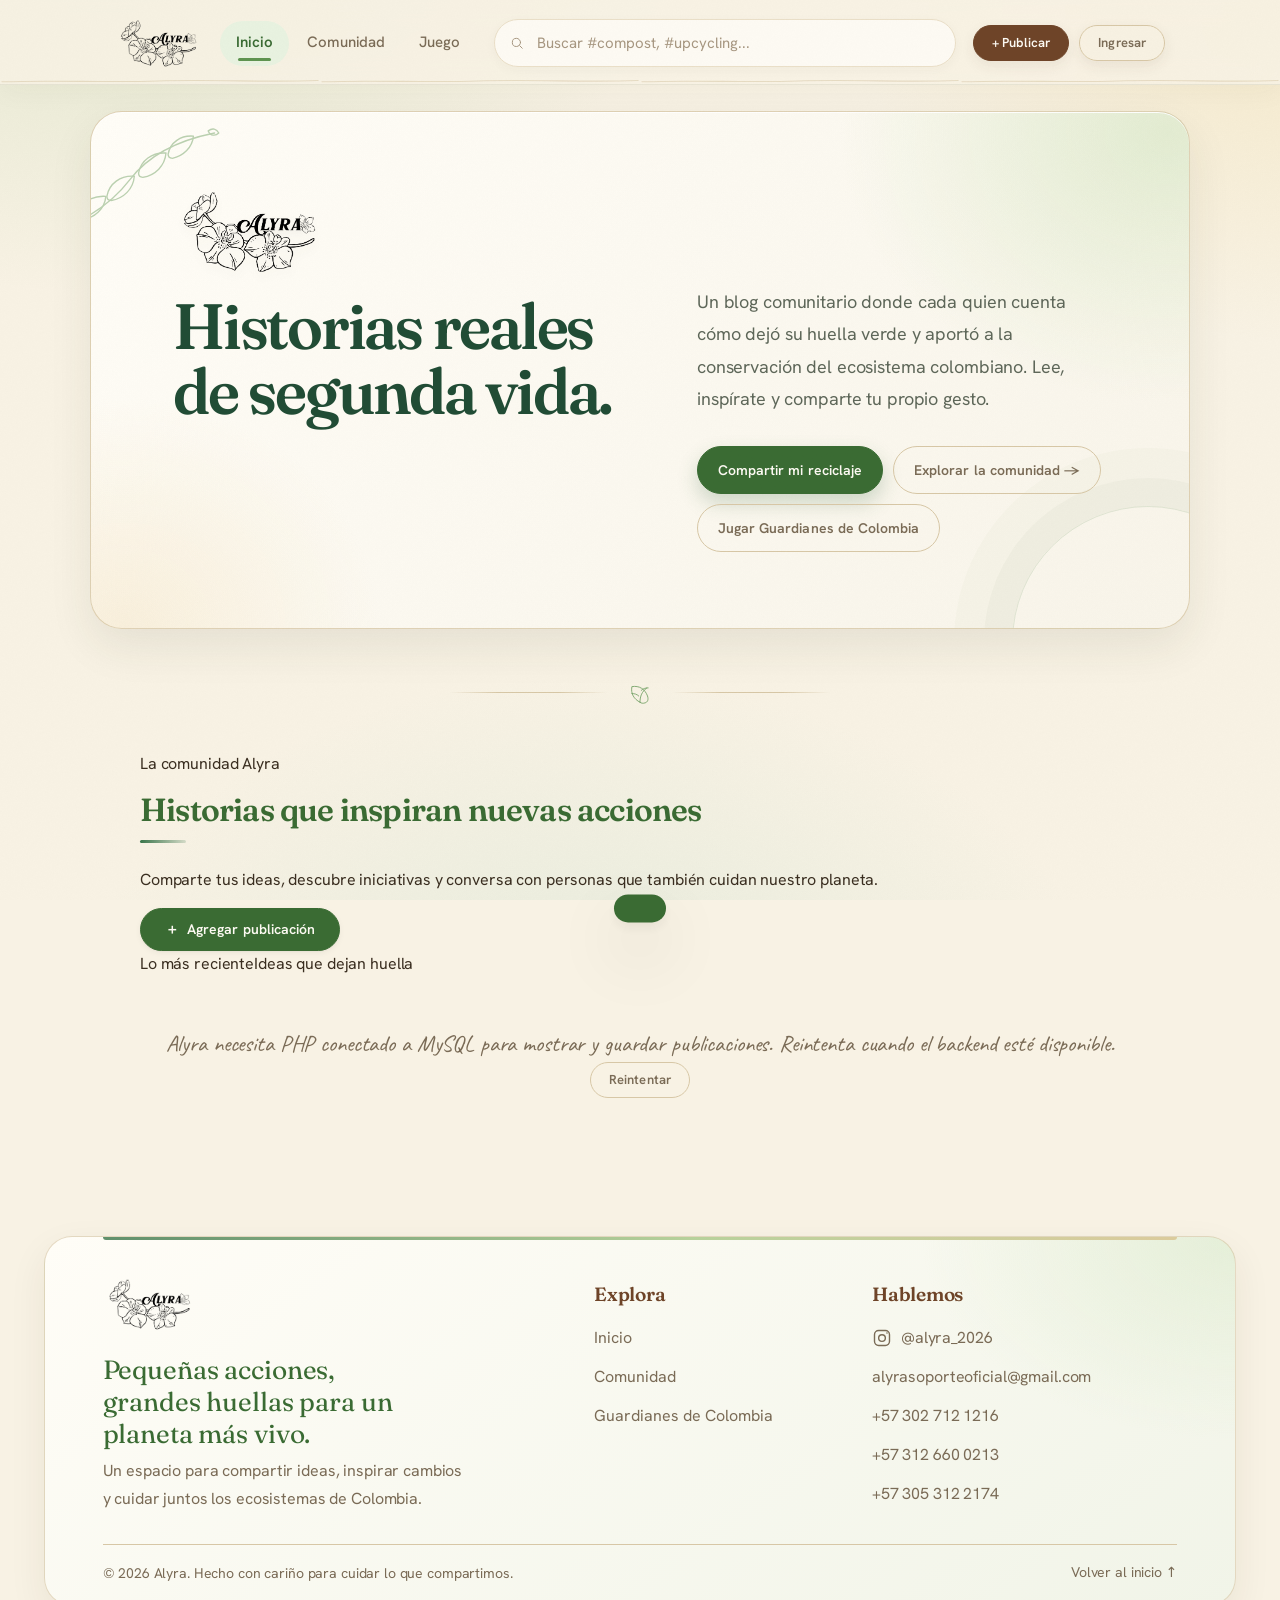
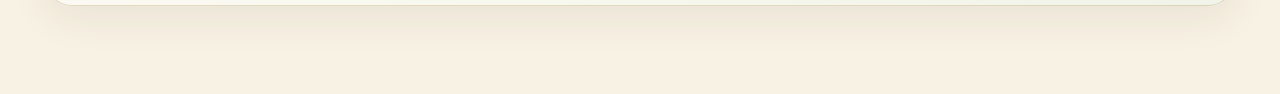
==== commit 5d55d399: "Recupera el feed social en la portada" ====
--- a/alyra_1.html
+++ b/alyra_1.html
@@ -187,10 +187,20 @@
         <span class="linea-fina"></span>
       </div>
 
-      <div class="blog-latest reveal">
-        <h2>Últimas publicaciones</h2>
-        <div id="blog-latest-list"></div>
-      </div>
+      <section class="blog-latest community-preview reveal" aria-labelledby="community-preview-title">
+        <div class="community-preview-heading">
+          <div class="community-preview-copy">
+            <p class="community-kicker"><span class="community-live-dot" aria-hidden="true"></span> La comunidad Alyra</p>
+            <h2 id="community-preview-title">Historias que inspiran nuevas acciones</h2>
+            <p>Comparte tus ideas, descubre iniciativas y conversa con personas que también cuidan nuestro planeta.</p>
+          </div>
+          <button class="btn btn-solid community-compose" type="button" onclick="openCompose()">
+            <span aria-hidden="true">＋</span> Agregar publicación
+          </button>
+        </div>
+        <div class="community-feed-label"><span>Lo más reciente</span><span>Ideas que dejan huella</span></div>
+        <div id="blog-latest-list" class="community-preview-list" aria-live="polite"></div>
+      </section>
     </div>
 
     <!-- ---- COMUNIDAD (la red social, ahora una sección) ---- -->
@@ -1131,11 +1141,14 @@
         return;
       }
       if (posts.length === 0) {
-        el.innerHTML = '<div class="empty-note">Aún no hay publicaciones en la comunidad. Sé la primera persona en compartir tu reciclaje.</div>';
-        return;
-      }
-      el.innerHTML = posts.slice(0, 3).map(postCardHTML).join("") +
-        '<div style="text-align:center;margin:6px 0 10px;"><button class="btn btn-ghost btn-small" onclick="navigateTo(\'community\')">Ver toda la comunidad →</button></div>';
+        el.innerHTML = '<div class="community-empty"><span class="community-empty-icon" aria-hidden="true">🌱</span>' +
+          '<strong>La primera historia puede ser la tuya.</strong>' +
+          '<p>Cuéntanos qué reutilizaste, cómo reciclaste o qué pequeño cambio te inspira.</p>' +
+          '<button class="btn btn-solid btn-small" type="button" onclick="openCompose()">Crear la primera publicación</button></div>';
+        return;
+      }
+      el.innerHTML = posts.slice(0, 4).map(postCardHTML).join("") +
+        '<div class="community-feed-more"><button class="btn btn-ghost" type="button" onclick="navigateTo(\'community\')">Explorar toda la comunidad <span aria-hidden="true">→</span></button></div>';
     }
     function renderFeed() {
       var el = document.getElementById("feed-view");
--- a/alyra.css
+++ b/alyra.css
@@ -2788,3 +2788,287 @@
     .footer-brand { grid-column: auto; }
     .footer-bottom { flex-direction: column; }
 }
+
+/* =============================================================================
+   Refinamiento editorial Alyra · octubre 2026
+   Mantiene el herbario botánico y mejora jerarquía, ritmo y adaptación.
+   ========================================================================== */
+html, body {
+    width: 100%;
+    max-width: 100%;
+    overflow-x: clip;
+}
+#app-screen {
+    width: 100%;
+    max-width: 1280px;
+    padding: 0 clamp(16px, 3.4vw, 48px) 88px;
+}
+.topbar {
+    width: 100vw;
+}
+.topbar-inner {
+    grid-template-columns: auto auto minmax(0, 1fr) auto;
+    gap: clamp(8px, 1.35vw, 22px);
+}
+.brand-logo { height: 50px; }
+.search-wrap { max-width: 560px; }
+.search-wrap input {
+    min-height: 46px;
+    border: 1px solid var(--linea);
+    box-shadow: 0 3px 12px rgba(58, 46, 32, .035);
+}
+.search-wrap:focus-within input {
+    border-color: var(--hoja-500);
+    box-shadow: 0 0 0 4px rgba(143, 189, 123, .16);
+}
+.topbar::after { opacity: .55; }
+
+.blog-hero {
+    display: grid;
+    grid-template-columns: minmax(0, 1.05fr) minmax(0, .95fr);
+    grid-template-rows: auto auto auto;
+    align-items: center;
+    column-gap: clamp(28px, 5.5vw, 76px);
+    max-width: 1100px;
+    margin: 24px auto 52px;
+    padding: clamp(34px, 6vw, 76px) clamp(28px, 6.5vw, 82px);
+    text-align: left;
+    border: 1px solid rgba(215, 199, 166, .72);
+    border-radius: 32px;
+    background:
+        radial-gradient(34rem 24rem at 100% 0%, rgba(232, 242, 224, .78), transparent 72%),
+        linear-gradient(135deg, rgba(255, 253, 247, .96), rgba(248, 242, 228, .96));
+    box-shadow: 0 18px 48px rgba(73, 62, 42, .075), inset 0 1px rgba(255,255,255,.85);
+}
+.blog-hero-logo {
+    grid-column: 1;
+    grid-row: 1;
+    width: clamp(118px, 12vw, 154px);
+    max-width: 100%;
+    margin: 0 0 18px;
+}
+.blog-hero h1 {
+    grid-column: 1;
+    grid-row: 2;
+    max-width: 560px;
+    margin: 0;
+    font-size: clamp(38px, 5.3vw, 64px);
+    line-height: 1.02;
+    letter-spacing: -.035em;
+}
+.blog-hero-sub {
+    grid-column: 2;
+    grid-row: 1 / span 2;
+    align-self: end;
+    max-width: 460px;
+    margin: 0 0 8px;
+    font-size: clamp(16px, 1.45vw, 18px);
+    line-height: 1.8;
+}
+.blog-hero-actions {
+    grid-column: 2;
+    grid-row: 3;
+    justify-content: flex-start;
+    gap: 10px;
+    margin-top: 22px;
+}
+.blog-hero-actions .btn { min-height: 46px; }
+.blog-hero .deco-rama { opacity: .42; }
+
+.blog-latest {
+    max-width: 900px;
+    margin: 0 auto;
+}
+.blog-latest h2 {
+    margin: 0 0 20px;
+    text-align: left;
+    font-size: clamp(25px, 3vw, 32px);
+}
+.blog-latest .post-card {
+    border-left-width: 3px;
+    border-radius: 20px;
+    background: rgba(255, 253, 247, .92);
+    box-shadow: 0 10px 30px rgba(58, 46, 32, .065);
+}
+#feed-view .post-card:hover {
+    transform: translateY(-3px);
+    box-shadow: 0 16px 38px rgba(58, 46, 32, .11);
+}
+.post-card { border-left-width: 3px; }
+.post-head { padding: 20px 22px 14px; }
+.post-body { padding-inline: 22px; }
+.btn { transition: transform .2s ease, box-shadow .2s ease, background-color .2s ease; }
+.btn:hover { transform: translateY(-1px); }
+.btn:focus-visible, .nav-link:focus-visible, .search-wrap input:focus-visible {
+    outline: 3px solid rgba(94, 148, 80, .38);
+    outline-offset: 3px;
+}
+.site-footer {
+    margin-top: 88px;
+    border-radius: 28px;
+    box-shadow: 0 14px 38px rgba(58, 46, 32, .07);
+}
+.footer-main { row-gap: 32px; }
+
+@media (max-width: 1020px) {
+    .topbar-inner {
+        grid-template-columns: auto minmax(0, 1fr) auto;
+        grid-template-areas:
+            "brand nav actions"
+            "search search search";
+        row-gap: 8px;
+    }
+    .search-wrap {
+        width: min(100%, 700px);
+        max-width: none;
+        justify-self: center;
+    }
+}
+@media (max-width: 720px) {
+    #app-screen { padding: 0 16px 56px; }
+    .topbar {
+        padding: 10px 16px 12px;
+        margin-bottom: 18px;
+    }
+    .topbar-inner {
+        grid-template-columns: minmax(0, 1fr) auto;
+        grid-template-areas:
+            "brand actions"
+            "nav nav"
+            "search search";
+        gap: 7px 10px;
+    }
+    .brand-logo { height: 43px; }
+    .main-nav { justify-content: center; }
+    .nav-link { padding: 8px 14px 10px; font-size: 14px; }
+    .topbar-actions { gap: 7px; }
+    .topbar-actions > .btn { padding: 8px 12px; font-size: 12px; }
+    .search-wrap input { min-height: 42px; }
+
+    .blog-hero {
+        grid-template-columns: minmax(0, 1fr);
+        grid-template-rows: auto;
+        gap: 0;
+        margin: 14px auto 38px;
+        padding: 34px 24px 30px;
+        border-radius: 24px;
+        text-align: center;
+    }
+    .blog-hero-logo,
+    .blog-hero h1,
+    .blog-hero-sub,
+    .blog-hero-actions {
+        grid-column: 1;
+        grid-row: auto;
+        justify-self: center;
+    }
+    .blog-hero-logo { width: 112px; margin: 0 auto 16px; }
+    .blog-hero h1 { font-size: clamp(36px, 10vw, 48px); }
+    .blog-hero-sub { margin: 17px auto 0; font-size: 15.5px; line-height: 1.7; }
+    .blog-hero-actions { justify-content: center; margin-top: 22px; }
+    .blog-hero-actions .btn { width: 100%; max-width: 320px; }
+    .blog-latest h2 { text-align: center; }
+    .post-head { padding: 16px 16px 12px; }
+    .post-body { padding-inline: 16px; }
+    .site-footer { margin-top: 56px; padding: 30px 22px 18px; border-radius: 22px; }
+}
+@media (prefers-reduced-motion: reduce) {
+    .btn, .post-card, .blog-hero, .nav-link { transition: none !important; }
+}
+
+
+
+/* =============================================================================
+   Dirección visual 2.0 · Alyra
+   Más jerarquía editorial, superficies cuidadas y mejor ritmo entre secciones.
+   ============================================================================= */
+:root {
+  --alyra-shadow-card: 0 18px 44px rgba(48, 61, 39, .085);
+  --alyra-shadow-hover: 0 24px 54px rgba(48, 61, 39, .14);
+  --alyra-green-deep: #214c35;
+  --alyra-green: #39754a;
+  --alyra-line: rgba(92, 112, 73, .17);
+}
+html { scroll-behavior: smooth; }
+body { letter-spacing: -.008em; }
+#main-content { max-width: 1280px; padding-inline: clamp(18px, 4vw, 56px); }
+.topbar { border-bottom: 1px solid rgba(92, 112, 73, .1); box-shadow: 0 8px 28px rgba(55, 62, 42, .035); }
+.topbar-inner { max-width: 1280px; margin-inline: auto; padding-inline: clamp(18px, 4vw, 56px); }
+.brand, .brand-logo { transition: transform .25s ease; }
+.brand:hover { transform: translateY(-1px); }
+.nav-link { transition: color .2s ease, background .2s ease, transform .2s ease; }
+.nav-link:hover { background: rgba(143, 189, 123, .13); transform: translateY(-1px); }
+.topbar-actions .btn { box-shadow: 0 5px 14px rgba(75, 56, 36, .08); }
+.blog-hero {
+  isolation: isolate; overflow: hidden; min-height: 430px;
+  border-color: rgba(215, 199, 166, .8);
+  box-shadow: var(--alyra-shadow-card), inset 0 1px rgba(255,255,255,.92);
+  background:
+    radial-gradient(28rem 23rem at 98% 4%, rgba(206, 226, 185, .54), transparent 73%),
+    radial-gradient(22rem 20rem at 3% 100%, rgba(243, 226, 192, .46), transparent 72%),
+    linear-gradient(135deg, #fffdf7 0%, #f8f4e9 100%);
+  transition: box-shadow .35s ease, transform .35s ease;
+}
+.blog-hero:hover { box-shadow: var(--alyra-shadow-hover), inset 0 1px rgba(255,255,255,.92); }
+.blog-hero::after {
+  content: ""; position: absolute; z-index: -1; width: 270px; height: 270px;
+  right: -95px; bottom: -150px; border: 1px solid rgba(77, 125, 72, .15);
+  border-radius: 50%; box-shadow: 0 0 0 28px rgba(77, 125, 72, .035), 0 0 0 58px rgba(77, 125, 72, .025);
+}
+.blog-hero-logo { filter: drop-shadow(0 5px 5px rgba(54, 48, 34, .08)); }
+.blog-hero h1 { max-width: 600px; color: var(--alyra-green-deep); }
+.blog-hero-sub { color: #5e6759; }
+.blog-hero-actions .btn { min-height: 48px; padding-inline: 20px; }
+.blog-hero-actions .btn-solid { box-shadow: 0 9px 20px rgba(50, 101, 57, .22); }
+.blog-hero-actions .btn-solid:hover { box-shadow: 0 13px 26px rgba(50, 101, 57, .28); }
+.separador-botanico { margin-top: 4px; margin-bottom: 48px; }
+.blog-latest { max-width: 1000px; }
+.blog-latest h2 { margin-bottom: 24px; letter-spacing: -.025em; }
+.blog-latest h2::after {
+  content: ""; display: block; width: 46px; height: 3px; margin-top: 12px;
+  border-radius: 99px; background: linear-gradient(90deg, var(--alyra-green), rgba(57,117,74,.18));
+}
+#blog-latest-list { display: grid; gap: 18px; }
+.blog-latest .post-card, #feed-view .post-card, #grid-view .post-card {
+  border: 1px solid var(--alyra-line); border-left: 3px solid var(--hoja-500);
+  border-radius: 22px; background: rgba(255, 253, 247, .94);
+  box-shadow: 0 10px 30px rgba(48, 61, 39, .055);
+  transition: transform .25s ease, box-shadow .25s ease, border-color .25s ease;
+}
+.blog-latest .post-card:hover, #feed-view .post-card:hover, #grid-view .post-card:hover {
+  transform: translateY(-4px); border-color: rgba(92, 142, 75, .32);
+  box-shadow: 0 20px 44px rgba(48, 61, 39, .12);
+}
+.post-head { gap: 12px; }
+.post-head .avatar { box-shadow: 0 0 0 3px rgba(143, 189, 123, .2); }
+.post-actions { border-top: 1px solid rgba(92, 112, 73, .12); }
+.site-footer {
+  position: relative; overflow: hidden; border: 1px solid rgba(215, 199, 166, .65);
+  background: radial-gradient(28rem 18rem at 100% 0%, rgba(211, 230, 194, .48), transparent 70%), linear-gradient(145deg, #fffdf7, #f1f4e8);
+}
+.site-footer::before {
+  content: ""; position: absolute; top: 0; left: clamp(22px, 5vw, 58px); right: clamp(22px, 5vw, 58px);
+  height: 3px; border-radius: 0 0 4px 4px;
+  background: linear-gradient(90deg, var(--alyra-green), #a6c786 55%, #d8c28c); opacity: .8;
+}
+.footer-contact a, .footer-links button { min-height: 28px; display: inline-flex; align-items: center; }
+.footer-contact a:hover, .footer-links button:hover { color: var(--alyra-green-deep); }
+.empty-state, .empty-posts, .empty-feed {
+  border: 1px dashed rgba(92, 142, 75, .32); border-radius: 22px;
+  background: rgba(255, 253, 247, .58); color: var(--tinta-soft);
+}
+.side-card, .profile-card { border: 1px solid var(--alyra-line); box-shadow: 0 10px 28px rgba(48, 61, 39, .055); }
+@media (max-width: 720px) {
+  #main-content { padding-inline: 16px; }
+  .blog-hero { min-height: 0; box-shadow: 0 12px 32px rgba(48, 61, 39, .075); }
+  .blog-hero-actions { width: 100%; }
+  .blog-hero-actions .btn { border-radius: 15px; }
+  .blog-latest { width: 100%; }
+  .blog-latest h2 { margin-bottom: 20px; }
+  .blog-latest .post-card, #feed-view .post-card, #grid-view .post-card { border-radius: 18px; }
+  .site-footer { margin-inline: 4px; }
+}
+@media (prefers-reduced-motion: reduce) {
+  html { scroll-behavior: auto; }
+  .blog-hero, .blog-latest .post-card, #feed-view .post-card, #grid-view .post-card, .nav-link, .brand { transition: none !important; }
+}
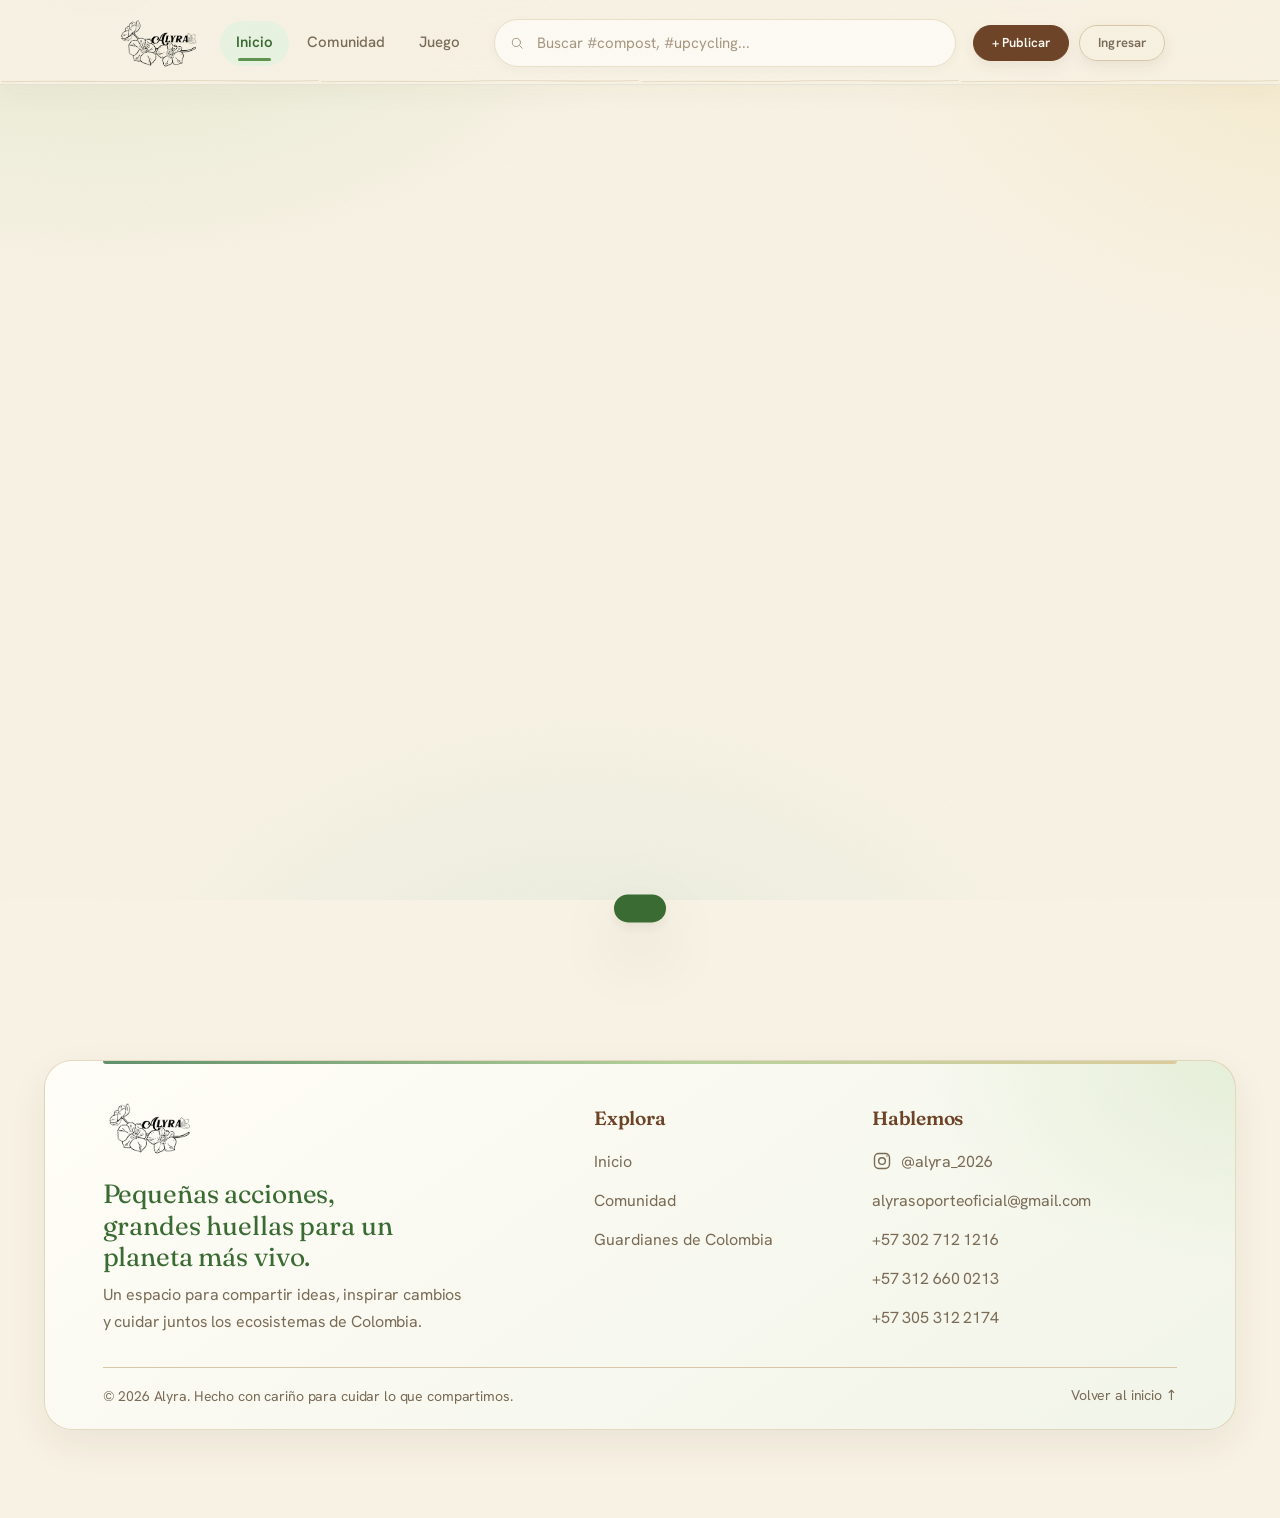
==== commit c9693cbe: "Permite cambiar y guardar la foto de perfil" ====
--- a/alyra_1.html
+++ b/alyra_1.html
@@ -324,6 +324,22 @@
           <button class="btn btn-solid btn-small" onclick="saveProfileSettings()">Guardar cambios</button>
         </div>
 
+        <div class="side-card profile-photo-settings">
+          <h3>Foto de perfil</h3>
+          <p class="hint">Elige una imagen para que las demás personas te reconozcan en Alyra.</p>
+          <div class="profile-photo-editor">
+            <div id="profile-photo-preview" class="profile-photo-preview" aria-label="Vista previa de tu foto"></div>
+            <div class="profile-photo-controls">
+              <label class="btn btn-ghost btn-small" for="profile-photo-input">Cambiar foto</label>
+              <button class="btn btn-ghost btn-small" id="remove-profile-photo" type="button" onclick="removeProfilePhoto()">Quitar foto</button>
+              <input id="profile-photo-input" class="hidden" type="file" accept="image/jpeg,image/png,image/webp,image/gif" onchange="handleAvatarSelect(event)">
+              <p class="profile-photo-hint">JPG, PNG, WEBP o GIF · máximo 5 MB</p>
+            </div>
+          </div>
+          <p id="profile-photo-note" class="profile-photo-note" role="status"></p>
+          <button class="btn btn-solid btn-small" id="save-profile-photo" type="button" onclick="saveProfilePhoto()">Guardar foto</button>
+        </div>
+
         <div class="side-card">
           <h3>Apariencia de tu blog</h3>
           <p class="hint" style="display:block;margin-bottom:12px;">Elige el color que identifica tu portada y avatar.
@@ -468,6 +484,9 @@
     var currentView = "feed";
     var currentRoute = "home";
     var currentProfileTab = "posts";
+    var avatarPendiente = null;
+    var avatarPreviewUrl = null;
+    var quitarAvatarPendiente = false;
     /* ============================================================
     CONECTAR CON BASE DE DATOS: contador de miembros en tiempo real
     ------------------------------------------------------------
@@ -495,6 +514,12 @@
       var primera = partes[0] ? partes[0][0] : "?";
       var segunda = partes[1] ? partes[1][0] : "";
       return (primera + segunda).toUpperCase();
+    }
+    function avatarContent(user) {
+      var photo = srcSeguro(user && user.avatar);
+      return photo
+        ? '<img class="avatar-photo" src="' + esc(photo) + '" alt="" loading="lazy">'
+        : esc(initials(user && user.name));
     }
     function colorFor(seedOrUser) {
       if (typeof seedOrUser === "object" && seedOrUser.accent) {
@@ -894,7 +919,7 @@
     function renderTopbarAvatar() {
       var el = document.getElementById("topbar-avatar");
       el.style.background = colorFor(currentUser);
-      el.textContent = initials(currentUser.name);
+      el.innerHTML = avatarContent(currentUser);
     }
     function renderProfileCard() {
       if (!currentUser) {
@@ -909,7 +934,7 @@
       var myPosts = mios.length;
       var myImpact = mios.reduce(function (a, p) { return a + p.impact; }, 0);
       el.innerHTML =
-        '<div class="avatar" style="background:' + colorFor(currentUser) + '">' + initials(currentUser.name) + '</div>' +
+        '<div class="avatar" style="background:' + colorFor(currentUser) + '">' + avatarContent(currentUser) + '</div>' +
         '<div class="uname">' + esc(currentUser.name) + '</div>' +
         '<div class="uhandle">' + esc(currentUser.handle) + '</div>' +
         '<button class="btn btn-ghost btn-small" onclick="openCompose()">Compartir reciclaje</button>' +
@@ -991,7 +1016,7 @@
       }).join("");
       return '<div class="post-card" style="border-left-color:var(--' + cat + '-500);">' +
         '<div class="post-head">' +
-        '<div class="avatar" style="width:38px;height:38px;font-size:13px;background:' + colorFor(p.accent ? { accent: p.accent } : p.author) + '">' + initials(p.author) + '</div>' +
+        '<div class="avatar" style="width:38px;height:38px;font-size:13px;background:' + colorFor(p.accent ? { accent: p.accent } : p.author) + '">' + avatarContent({ name: p.author, avatar: p.authorAvatar }) + '</div>' +
         '<div class="who"><div class="name">' + esc(p.author) + '</div><div class="meta">' + esc(p.handle) + ' · ' + esc(p.time) + '</div></div>' +
         '</div>' +
         mediaBlock +
@@ -1294,7 +1319,7 @@
       cover.innerHTML =
         '<div class="cover-dot" style="width:60px;height:60px;background:var(--' + currentUser.accent + '-300);top:-10px;right:60px;"></div>' +
         '<div class="cover-dot" style="width:34px;height:34px;background:var(--' + currentUser.accent + '-700);bottom:20px;right:140px;"></div>' +
-        '<div class="profile-cover-avatar" style="background:var(--' + currentUser.accent + '-700);">' + initials(currentUser.name) + '</div>';
+        '<div class="profile-cover-avatar" style="background:var(--' + currentUser.accent + '-700);">' + avatarContent(currentUser) + '</div>';
       document.getElementById("profile-name-big").textContent = currentUser.name;
       document.getElementById("profile-handle-big").textContent = currentUser.handle + (currentUser.isPrivate ? " · perfil privado" : "");
       document.getElementById("profile-bio-big").textContent = currentUser.bio || "Todavía no ha escrito una biografía.";
@@ -1333,11 +1358,77 @@
       document.getElementById("set-bio").value = currentUser.bio || "";
       document.getElementById("set-email").value = currentUser.email;
       document.getElementById("set-private").checked = !!currentUser.isPrivate;
+      var preview = document.getElementById("profile-photo-preview");
+      if (preview) { preview.style.background = colorFor(currentUser); preview.innerHTML = avatarContent(currentUser); }
+      var input = document.getElementById("profile-photo-input");
+      var save = document.getElementById("save-profile-photo");
+      var note = document.getElementById("profile-photo-note");
+      var remove = document.getElementById("remove-profile-photo");
+      if (input) input.disabled = !MODO_API;
+      if (save) save.disabled = !MODO_API;
+      if (note) note.textContent = MODO_API
+        ? "Tu foto se guardará en tu cuenta y aparecerá junto a tus publicaciones."
+        : "El servidor de perfiles no está conectado en esta versión; sin él no se puede guardar una foto de forma segura.";
+      if (remove) remove.classList.toggle("hidden", !currentUser.avatar);
       var wrap = document.getElementById("accent-swatches");
       wrap.innerHTML = RAMPS.map(function (r) {
         var sel = currentUser.accent === r ? "sel" : "";
-        return '<div class="swatch ' + sel + '" style="background:var(--' + r + '-500);" onclick="setAccent(\'' + r + '\')" title="' + r + '"></div>';
+        return '<div class="swatch ' + sel + '" style="background:var(--' + r + '-500);" onclick="setAccent(\\'' + r + '\\')" title="' + r + '"></div>';
       }).join("");
+    }
+    function handleAvatarSelect(event) {
+      var input = event.target, file = input.files && input.files[0];
+      if (!file) return;
+      if (!MODO_API) { showToast("No se puede guardar la foto sin el servidor de perfiles."); input.value = ""; return; }
+      if (["image/jpeg", "image/png", "image/webp", "image/gif"].indexOf(file.type) === -1) {
+        showToast("Elige una imagen JPG, PNG, WEBP o GIF."); input.value = ""; return;
+      }
+      if (file.size > 5 * 1024 * 1024) { showToast("La foto de perfil no puede pesar más de 5 MB."); input.value = ""; return; }
+      if (avatarPreviewUrl && avatarPreviewUrl.indexOf("blob:") === 0) URL.revokeObjectURL(avatarPreviewUrl);
+      avatarPendiente = file; quitarAvatarPendiente = false;
+      avatarPreviewUrl = URL.createObjectURL(file);
+      document.getElementById("profile-photo-preview").innerHTML =
+        '<img class="avatar-photo" src="' + esc(avatarPreviewUrl) + '" alt="Vista previa de la foto elegida">';
+      document.getElementById("save-profile-photo").textContent = "Guardar foto";
+    }
+    function removeProfilePhoto() {
+      if (!MODO_API) { showToast("No se puede guardar el cambio sin el servidor de perfiles."); return; }
+      quitarAvatarPendiente = true; avatarPendiente = null;
+      if (avatarPreviewUrl && avatarPreviewUrl.indexOf("blob:") === 0) URL.revokeObjectURL(avatarPreviewUrl);
+      avatarPreviewUrl = null;
+      var preview = document.getElementById("profile-photo-preview");
+      preview.innerHTML = esc(initials(currentUser.name)); preview.style.background = colorFor(currentUser);
+      document.getElementById("profile-photo-input").value = "";
+      document.getElementById("save-profile-photo").textContent = "Guardar cambios";
+    }
+    function saveProfilePhoto() {
+      if (!currentUser) return;
+      if (!MODO_API) { showToast("La foto no se guardó: esta página necesita el servidor Alyra conectado a PHP y MySQL."); return; }
+      if (!avatarPendiente && !quitarAvatarPendiente) { showToast("Elige una foto primero."); return; }
+      var button = document.getElementById("save-profile-photo");
+      button.disabled = true; button.textContent = "Guardando…";
+      var upload = Promise.resolve({ url: "" });
+      if (avatarPendiente) {
+        var form = new FormData();
+        form.append("archivo", avatarPendiente); form.append("tipo", "avatar");
+        upload = apiFetch("api/subir_media.php", { method: "POST", body: form });
+      }
+      upload.then(function (result) { return apiPost("api/perfil.php", { foto_perfil: result.url || "" }); })
+        .then(function (result) {
+          currentUser = result.usuario; avatarPendiente = null; quitarAvatarPendiente = false;
+          if (avatarPreviewUrl && avatarPreviewUrl.indexOf("blob:") === 0) URL.revokeObjectURL(avatarPreviewUrl);
+          avatarPreviewUrl = null; document.getElementById("profile-photo-input").value = "";
+          renderTopbarAvatar(); renderProfileCard(); renderSettingsView();
+          if (currentRoute === "profile") renderProfileView();
+          posts.forEach(function (post) {
+            if (Number(post.authorId) === Number(currentUser.id)) post.authorAvatar = currentUser.avatar || "";
+          });
+          renderFeed(); renderGrid(); renderBlogPreview();
+          showToast("Tu foto de perfil quedó guardada.");
+        }).catch(function (error) {
+          button.disabled = false; button.textContent = "Guardar foto";
+          showToast(error.message || "No se pudo guardar la foto. Inténtalo de nuevo.");
+        });
     }
     function setAccent(r) {
       currentUser.accent = r;
--- a/alyra.css
+++ b/alyra.css
@@ -3072,3 +3072,31 @@
   html { scroll-behavior: auto; }
   .blog-hero, .blog-latest .post-card, #feed-view .post-card, #grid-view .post-card, .nav-link, .brand { transition: none !important; }
 }
+
+
+/* Portada social: publicar y conversar sin salir del inicio. */
+.community-preview { max-width: 1000px; margin: 0 auto; }
+.community-preview-heading { display:flex; align-items:flex-end; justify-content:space-between; gap:28px; margin-bottom:26px; }
+.community-preview-copy { max-width:650px; }
+.community-kicker { display:flex; align-items:center; gap:9px; margin:0 0 10px; color:var(--hoja-700); font-size:12px; font-weight:700; letter-spacing:.12em; text-transform:uppercase; }
+.community-live-dot { width:8px; height:8px; border-radius:50%; background:#6c9d5a; box-shadow:0 0 0 4px rgba(108,157,90,.14); }
+.community-preview-heading h2 { margin:0 0 10px; text-align:left; }
+.community-preview-copy > p:last-child { max-width:590px; margin:0; color:var(--tinta-soft); line-height:1.7; }
+.community-compose { flex:0 0 auto; min-height:48px; box-shadow:0 8px 18px rgba(50,101,57,.17); }
+.community-compose > span { margin-right:5px; font-size:20px; line-height:0; }
+.community-feed-label { display:flex; justify-content:space-between; align-items:center; gap:12px; margin:0 0 14px; padding:0 2px 12px; border-bottom:1px solid var(--alyra-line, rgba(92,112,73,.17)); color:var(--tinta-soft); font-size:13px; }
+.community-feed-label span:first-child { color:var(--hoja-900); font-weight:700; }
+.community-feed-label span:last-child { font-family:var(--f-display); font-style:italic; }
+.community-preview-list { display:grid; gap:18px; }
+.community-empty { display:grid; justify-items:center; gap:10px; padding:clamp(30px,6vw,56px) 24px; border:1px dashed rgba(92,142,75,.35); border-radius:24px; text-align:center; background:linear-gradient(145deg,rgba(255,253,247,.92),rgba(241,244,232,.72)); }
+.community-empty-icon { font-size:30px; }
+.community-empty strong { color:var(--hoja-900); font-family:var(--f-display); font-size:clamp(21px,3vw,27px); }
+.community-empty p { max-width:480px; margin:0 0 8px; color:var(--tinta-soft); }
+.community-feed-more { display:flex; justify-content:center; padding:7px 0 2px; }
+.community-feed-more .btn { min-height:46px; }
+@media (max-width:720px) {
+  .community-preview-heading { align-items:stretch; flex-direction:column; gap:18px; }
+  .community-compose { width:100%; }
+  .community-feed-label { font-size:12px; }
+  .community-empty { border-radius:19px; }
+}
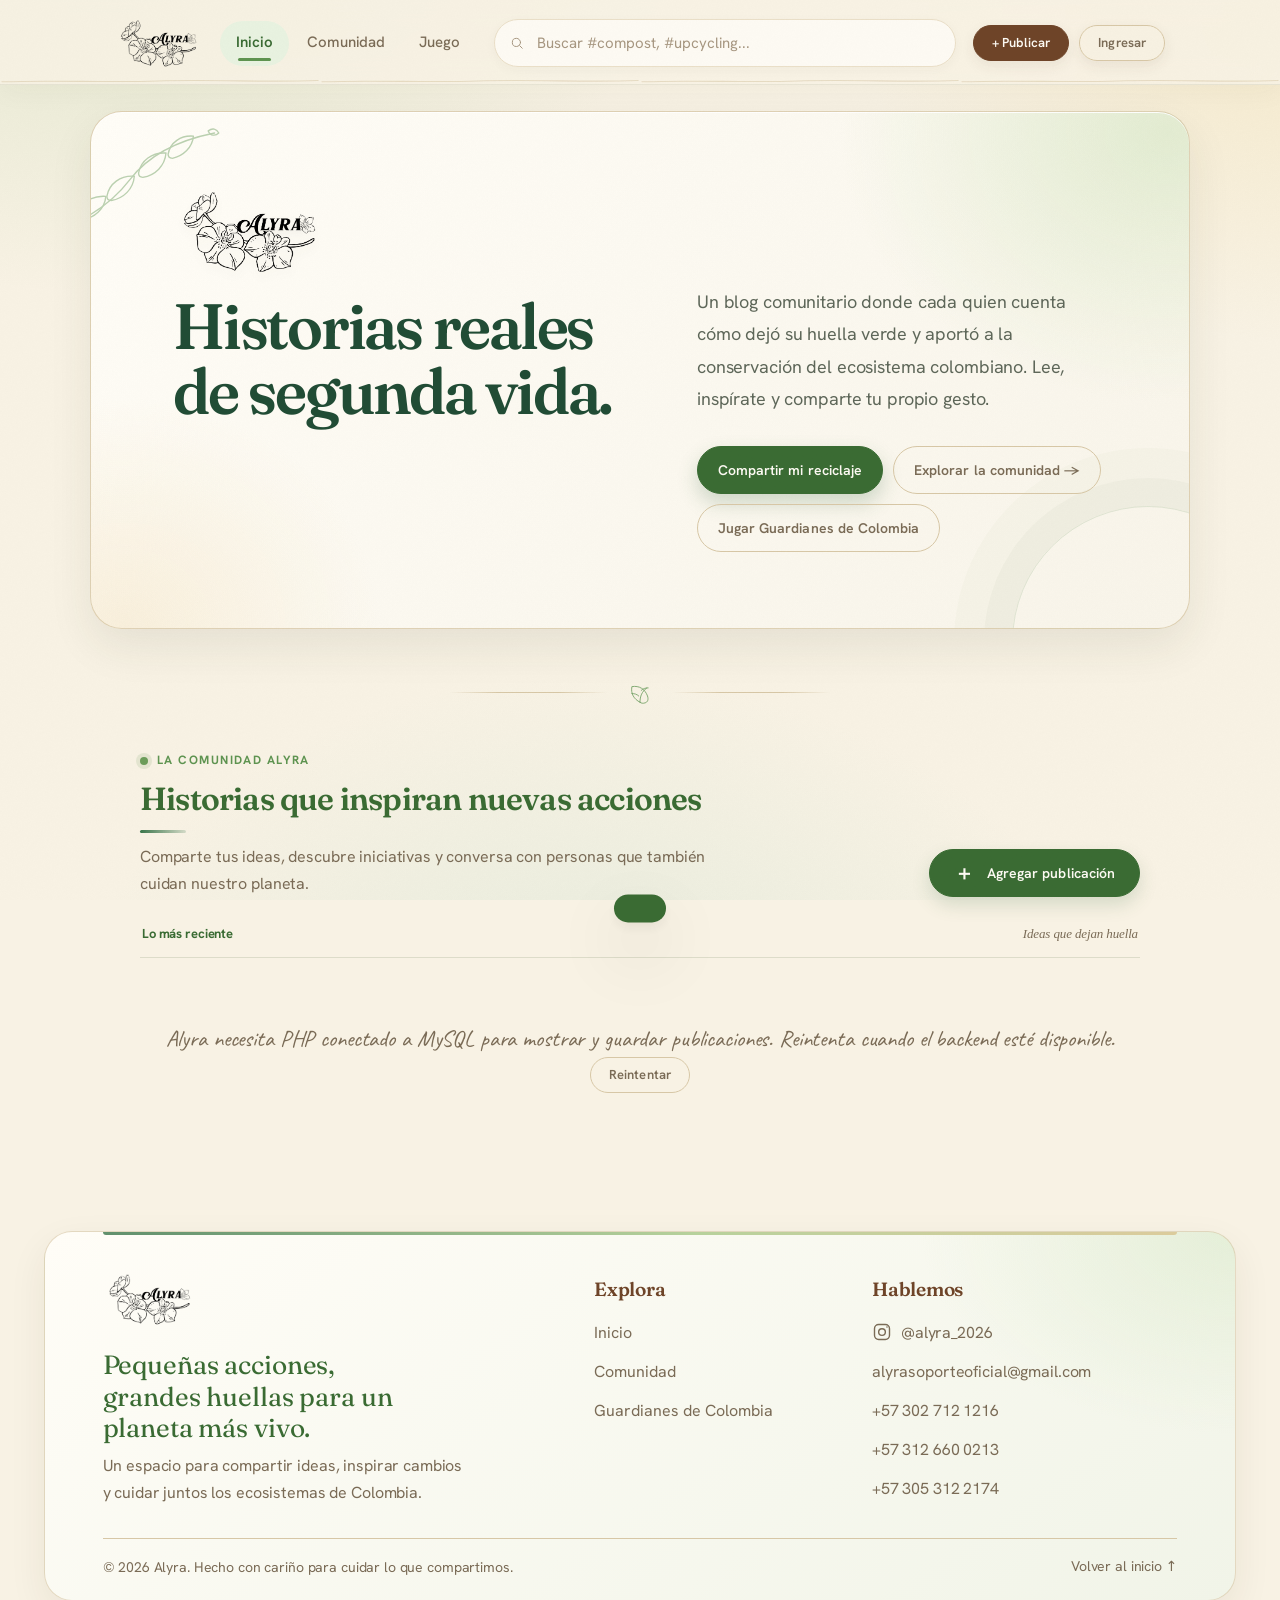
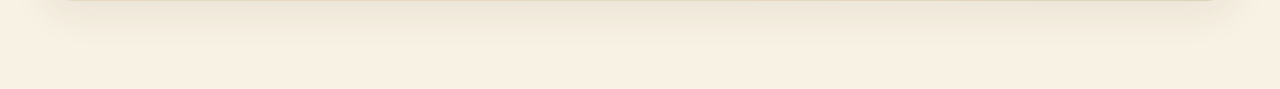
==== commit 0a6fdc4d: "Fix settings script syntax so page content renders" ====
--- a/alyra_1.html
+++ b/alyra_1.html
@@ -952,7 +952,7 @@
       }
       el.innerHTML = suggested.map(function (s) {
         return '<div class="suggest-row">' +
-          '<div class="avatar" style="background:' + colorFor(s.accent ? { accent: s.accent } : s.name) + '">' + initials(s.name) + '</div>' +
+          '<div class="avatar" style="background:' + colorFor(s.accent ? { accent: s.accent } : s.name) + '">' + avatarContent(s) + '</div>' +
           '<div class="info"><div class="n">' + esc(s.name) + '</div><div class="d">' + esc(s.desc) + '</div></div>' +
           '<button class="btn btn-ghost btn-small" data-seguir="' + esc(s.name) + '" onclick="followUser(this.dataset.seguir)">Seguir</button>' +
           '</div>';
@@ -980,7 +980,7 @@
        servidor a uploads/, o un blob/data generado en este mismo navegador. */
     function srcSeguro(u) {
       u = String(u || "");
-      if (u.indexOf("uploads/") === 0 || u.indexOf("blob:") === 0 || u.indexOf("data:") === 0) return u;
+      if (u.indexOf("uploads/") === 0 || u.indexOf("api/avatar.php?id=") === 0 || u.indexOf("blob:") === 0 || u.indexOf("data:") === 0) return u;
       return "";
     }
     function mediaBlockFor(p) {
@@ -1366,6 +1366,8 @@
       var remove = document.getElementById("remove-profile-photo");
       if (input) input.disabled = !MODO_API;
       if (save) save.disabled = !MODO_API;
+      var chooseLabel = document.querySelector('label[for="profile-photo-input"]');
+      if (chooseLabel) chooseLabel.classList.toggle("is-disabled", !MODO_API);
       if (note) note.textContent = MODO_API
         ? "Tu foto se guardará en tu cuenta y aparecerá junto a tus publicaciones."
         : "El servidor de perfiles no está conectado en esta versión; sin él no se puede guardar una foto de forma segura.";
@@ -1373,7 +1375,7 @@
       var wrap = document.getElementById("accent-swatches");
       wrap.innerHTML = RAMPS.map(function (r) {
         var sel = currentUser.accent === r ? "sel" : "";
-        return '<div class="swatch ' + sel + '" style="background:var(--' + r + '-500);" onclick="setAccent(\\'' + r + '\\')" title="' + r + '"></div>';
+        return '<div class="swatch ' + sel + '" style="background:var(--' + r + '-500);" onclick="setAccent(\'' + r + '\')" title="' + r + '"></div>';
       }).join("");
     }
     function handleAvatarSelect(event) {
@@ -1383,7 +1385,7 @@
       if (["image/jpeg", "image/png", "image/webp", "image/gif"].indexOf(file.type) === -1) {
         showToast("Elige una imagen JPG, PNG, WEBP o GIF."); input.value = ""; return;
       }
-      if (file.size > 5 * 1024 * 1024) { showToast("La foto de perfil no puede pesar más de 5 MB."); input.value = ""; return; }
+      if (file.size > 10 * 1024 * 1024) { showToast("La foto original no puede pesar más de 10 MB."); input.value = ""; return; }
       if (avatarPreviewUrl && avatarPreviewUrl.indexOf("blob:") === 0) URL.revokeObjectURL(avatarPreviewUrl);
       avatarPendiente = file; quitarAvatarPendiente = false;
       avatarPreviewUrl = URL.createObjectURL(file);
@@ -1403,32 +1405,58 @@
     }
     function saveProfilePhoto() {
       if (!currentUser) return;
-      if (!MODO_API) { showToast("La foto no se guardó: esta página necesita el servidor Alyra conectado a PHP y MySQL."); return; }
+      if (!MODO_API) { showToast("La foto se guarda cuando el servidor Alyra está conectado."); return; }
       if (!avatarPendiente && !quitarAvatarPendiente) { showToast("Elige una foto primero."); return; }
       var button = document.getElementById("save-profile-photo");
       button.disabled = true; button.textContent = "Guardando…";
-      var upload = Promise.resolve({ url: "" });
-      if (avatarPendiente) {
-        var form = new FormData();
-        form.append("archivo", avatarPendiente); form.append("tipo", "avatar");
-        upload = apiFetch("api/subir_media.php", { method: "POST", body: form });
-      }
-      upload.then(function (result) { return apiPost("api/perfil.php", { foto_perfil: result.url || "" }); })
-        .then(function (result) {
-          currentUser = result.usuario; avatarPendiente = null; quitarAvatarPendiente = false;
-          if (avatarPreviewUrl && avatarPreviewUrl.indexOf("blob:") === 0) URL.revokeObjectURL(avatarPreviewUrl);
-          avatarPreviewUrl = null; document.getElementById("profile-photo-input").value = "";
-          renderTopbarAvatar(); renderProfileCard(); renderSettingsView();
-          if (currentRoute === "profile") renderProfileView();
-          posts.forEach(function (post) {
-            if (Number(post.authorId) === Number(currentUser.id)) post.authorAvatar = currentUser.avatar || "";
-          });
-          renderFeed(); renderGrid(); renderBlogPreview();
-          showToast("Tu foto de perfil quedó guardada.");
-        }).catch(function (error) {
-          button.disabled = false; button.textContent = "Guardar foto";
-          showToast(error.message || "No se pudo guardar la foto. Inténtalo de nuevo.");
+      var fotoLista = quitarAvatarPendiente ? Promise.resolve("") : comprimirAvatar(avatarPendiente);
+      fotoLista.then(function (foto) {
+        return apiPost("api/perfil.php", { foto_perfil: foto });
+      }).then(function (result) {
+        currentUser = result.usuario; avatarPendiente = null; quitarAvatarPendiente = false;
+        if (avatarPreviewUrl && avatarPreviewUrl.indexOf("blob:") === 0) URL.revokeObjectURL(avatarPreviewUrl);
+        avatarPreviewUrl = null; document.getElementById("profile-photo-input").value = "";
+        renderTopbarAvatar(); renderProfileCard(); renderSettingsView();
+        if (currentRoute === "profile") renderProfileView();
+        posts.forEach(function (post) {
+          if (Number(post.authorId) === Number(currentUser.id)) post.authorAvatar = currentUser.avatar || "";
         });
+        renderFeed(); renderGrid(); renderBlogPreview();
+        showToast("Tu foto quedó guardada en tu cuenta.");
+      }).catch(function (error) {
+        button.disabled = false; button.textContent = "Guardar foto";
+        showToast(error.message || "No se pudo guardar la foto. Inténtalo de nuevo.");
+      });
+    }
+    function comprimirAvatar(file) {
+      return new Promise(function (resolve, reject) {
+        var lector = new FileReader();
+        lector.onerror = reject;
+        lector.onload = function () {
+          var imagen = new Image();
+          imagen.onerror = reject;
+          imagen.onload = function () {
+            var escala = Math.min(1, 384 / Math.max(imagen.naturalWidth, imagen.naturalHeight));
+            var canvas = document.createElement("canvas");
+            canvas.width = Math.max(1, Math.round(imagen.naturalWidth * escala));
+            canvas.height = Math.max(1, Math.round(imagen.naturalHeight * escala));
+            canvas.getContext("2d").drawImage(imagen, 0, 0, canvas.width, canvas.height);
+            canvas.toBlob(function (blob) {
+              if (!blob) { reject(new Error("No se pudo procesar la imagen.")); return; }
+              var quality = blob.size > 240000 ? 0.62 : 0.78;
+              canvas.toBlob(function (compacta) {
+                if (!compacta || compacta.size > 260000) { reject(new Error("La foto ocupa demasiado. Prueba con otra imagen.")); return; }
+                var salida = new FileReader();
+                salida.onerror = reject;
+                salida.onload = function () { resolve(String(salida.result)); };
+                salida.readAsDataURL(compacta);
+              }, "image/jpeg", quality);
+            }, "image/jpeg", 0.78);
+          };
+          imagen.src = lector.result;
+        };
+        lector.readAsDataURL(file);
+      });
     }
     function setAccent(r) {
       currentUser.accent = r;
--- a/alyra.css
+++ b/alyra.css
@@ -1998,7 +1998,7 @@
     position: relative;
     margin-bottom: 58px;
     background: var(--hoja-500);
-    overflow: hidden;
+    overflow: visible;
     box-shadow: var(--sombra-sm);
     animation: aparecePapel .7s var(--ease-suave) both;
 }
@@ -2034,6 +2034,8 @@
     font-size: 32px;
     color: var(--papel);
     box-shadow: var(--sombra-md);
+    z-index: 2;
+    overflow: hidden;
     animation: brote .8s var(--ease-brote) .18s both;
 }
 
@@ -3100,3 +3102,27 @@
   .community-feed-label { font-size:12px; }
   .community-empty { border-radius:19px; }
 }
+
+/* Avatar de cuenta: recorte circular limpio sin cortar el retrato en la portada. */
+.profile-cover { overflow: visible; }
+.profile-cover-avatar { z-index: 2; overflow: hidden; }
+.profile-cover-avatar .avatar-photo { object-fit: cover; }
+.avatar-photo { display:block; width:100%; height:100%; border-radius:inherit; object-fit:cover; object-position:center; }
+.profile-photo-settings .hint { margin-bottom:16px; }
+.profile-photo-editor { display:flex; align-items:center; gap:16px; margin:4px 0 12px; }
+.profile-photo-preview {
+  display:flex; flex:0 0 78px; width:78px; height:78px; align-items:center; justify-content:center;
+  overflow:hidden; border:3px solid var(--papel); border-radius:50%; color:var(--papel);
+  font-family:var(--f-display); font-size:25px; font-weight:600; box-shadow:var(--sombra-md);
+}
+.profile-photo-preview .avatar-photo { width:100%; height:100%; object-fit:cover; }
+.profile-photo-controls { display:flex; flex-wrap:wrap; align-items:center; gap:8px; min-width:0; }
+.profile-photo-controls label { margin:0; }
+.profile-photo-controls label.is-disabled { opacity:.55; cursor:not-allowed; }
+.profile-photo-hint { flex-basis:100%; margin:2px 0 0; color:var(--tinta-tenue); font-size:12px; }
+.profile-photo-note { margin:8px 0 12px; color:var(--tinta-soft); font-size:12.5px; line-height:1.55; }
+#save-profile-photo:disabled { opacity:.58; cursor:not-allowed; }
+@media (max-width:430px) {
+  .profile-photo-editor { align-items:flex-start; }
+  .profile-photo-preview { flex-basis:66px; width:66px; height:66px; }
+}
